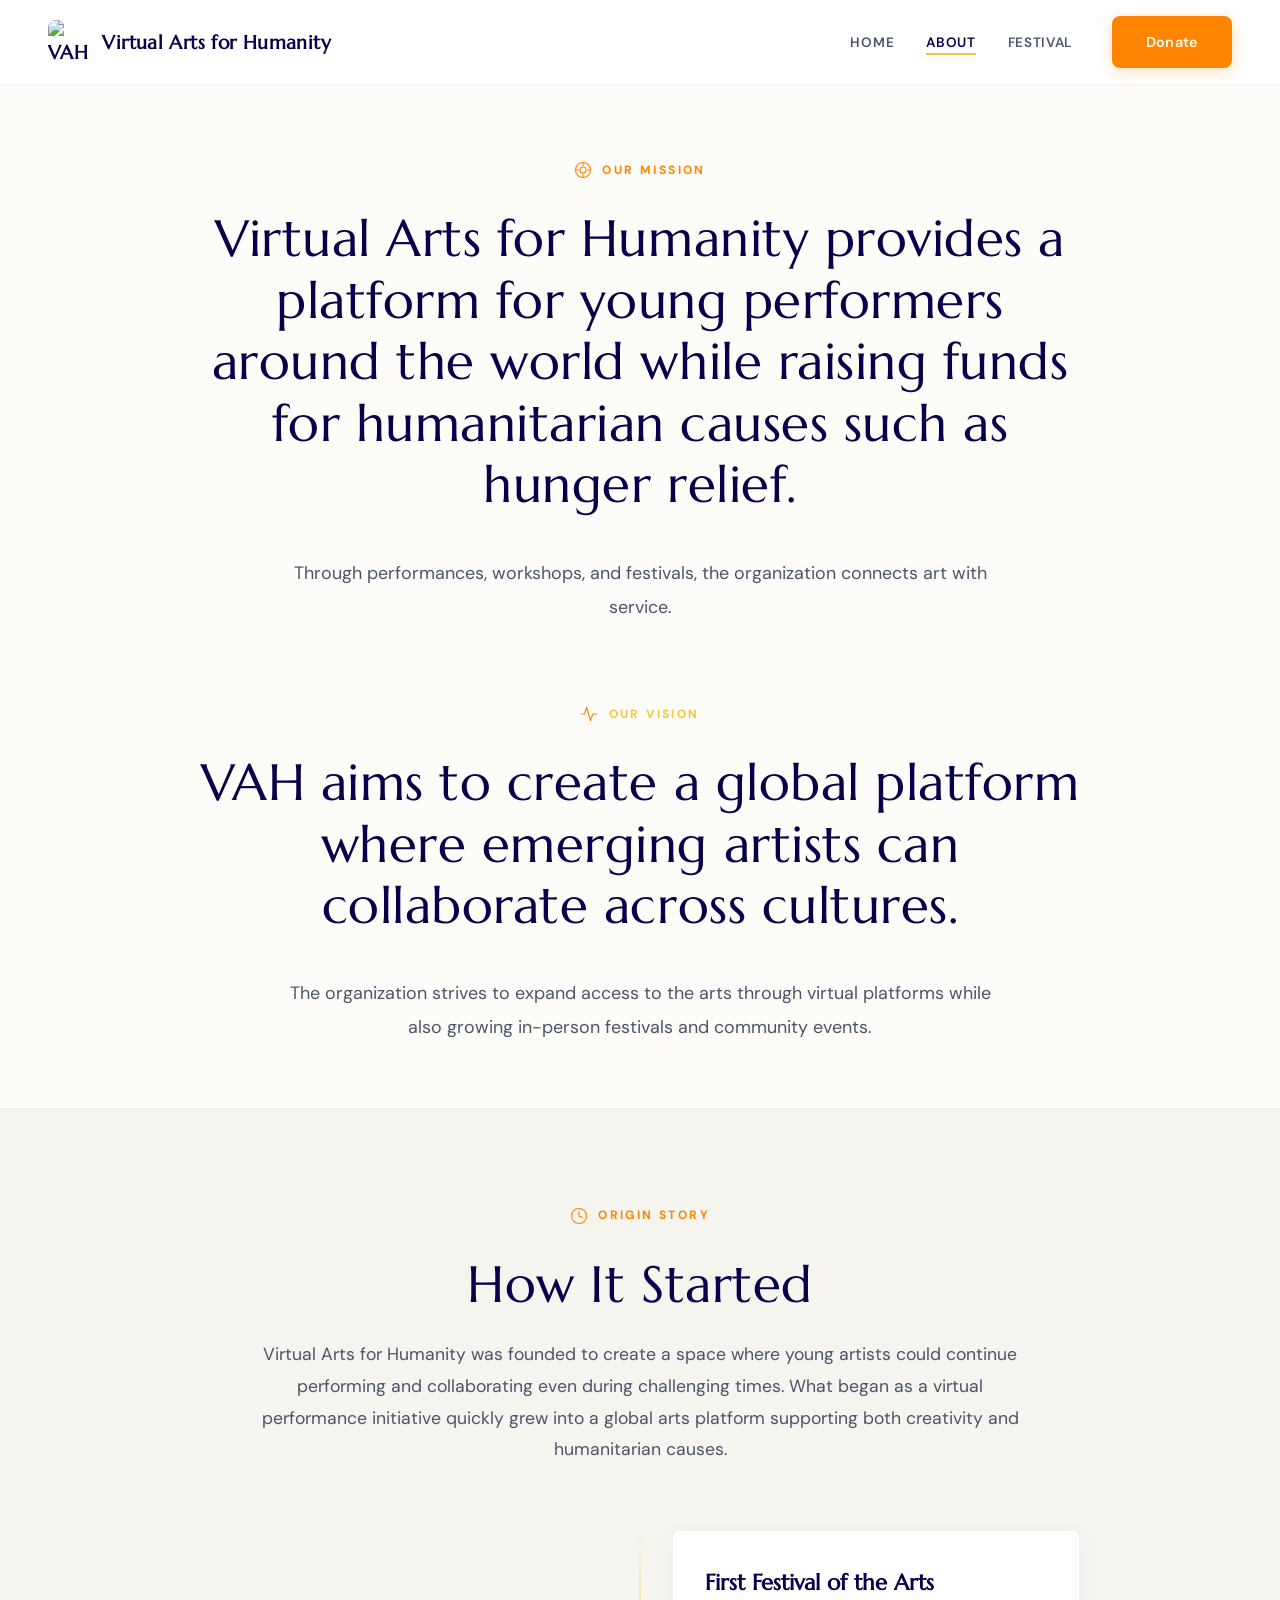
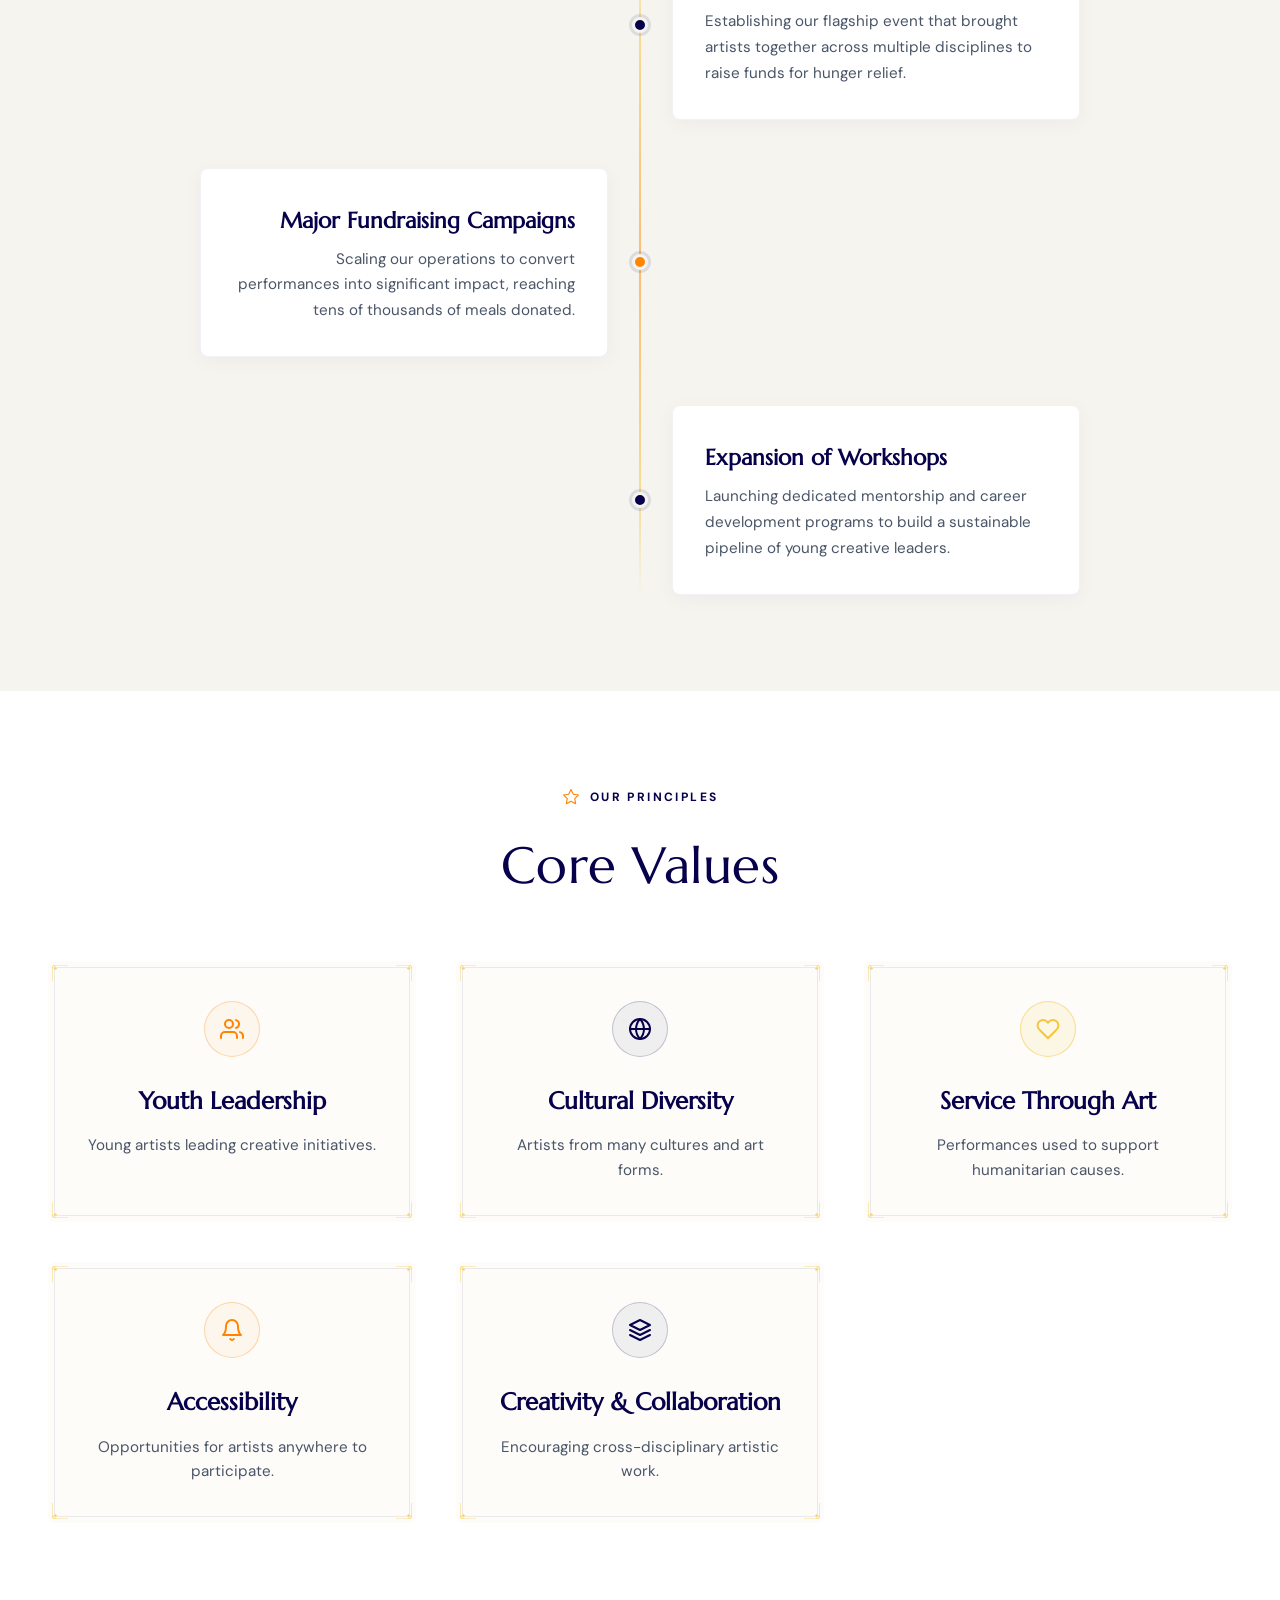
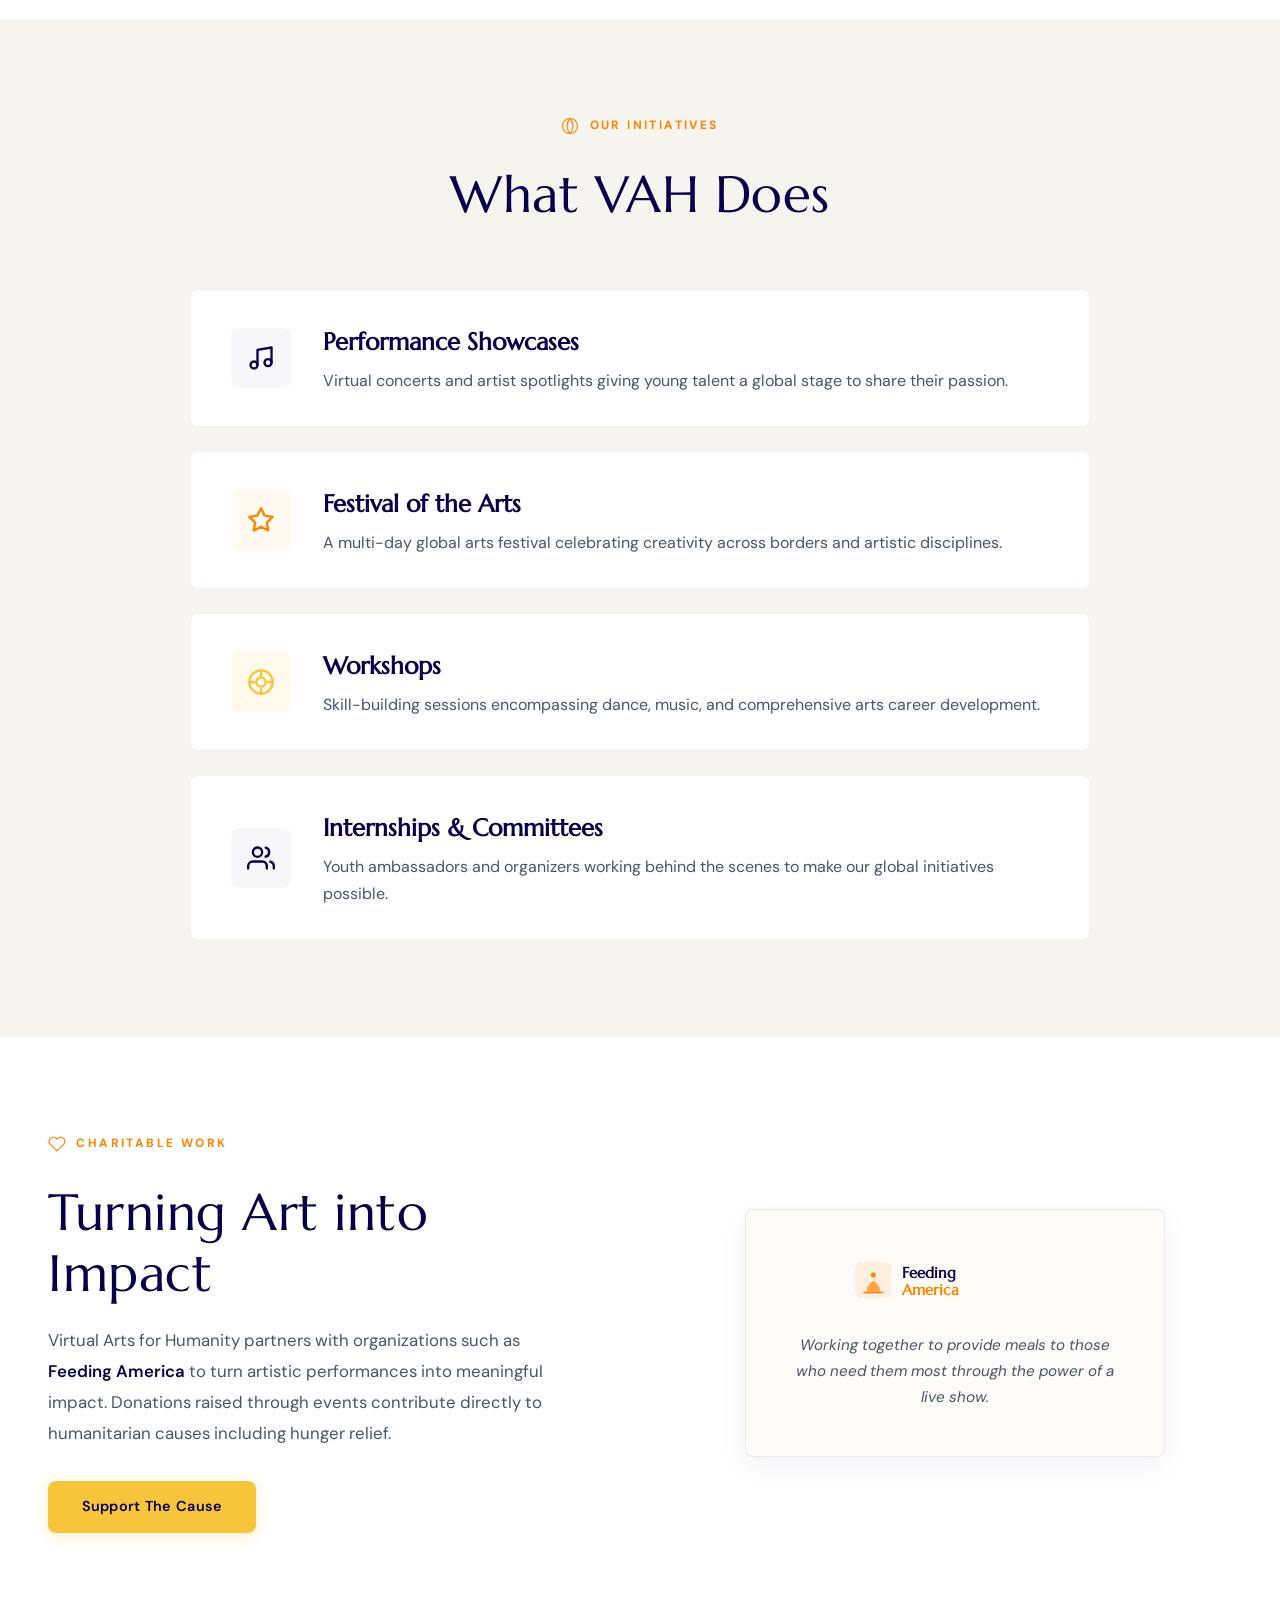
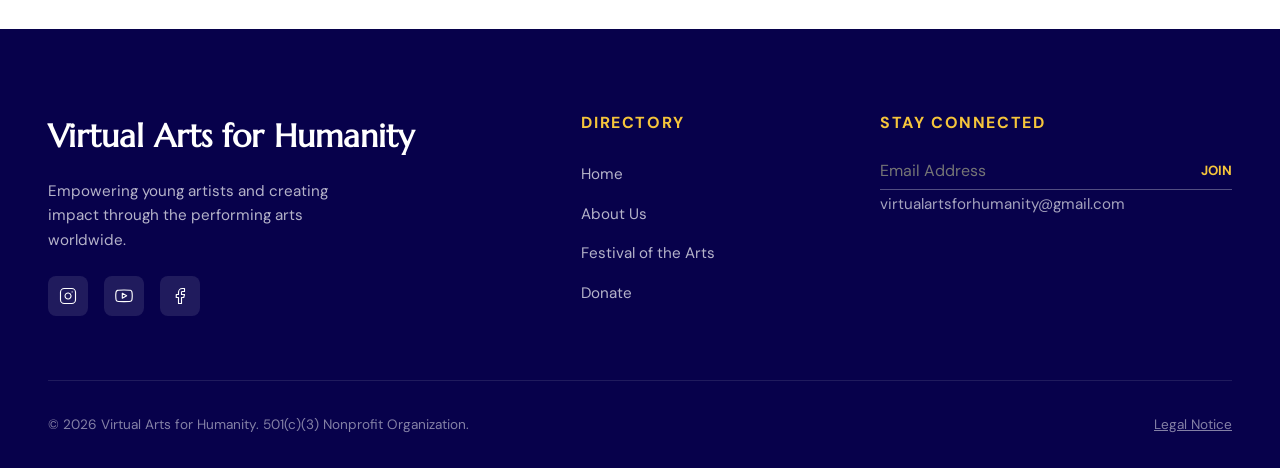
==== about.html @ 96bf5a84 "Add About page" ====
<!DOCTYPE html>
<html lang="en">
<head>
    <meta charset="UTF-8">
    <meta name="viewport" content="width=device-width, initial-scale=1.0">
    <title>About Us | VAH</title>
    
    <!-- Typography: Marcellus for Headings, DM Sans for Body -->
    <link rel="preconnect" href="https://fonts.googleapis.com">
    <link rel="preconnect" href="https://fonts.gstatic.com" crossorigin>
    <link href="https://fonts.googleapis.com/css2?family=Marcellus&family=DM+Sans:ital,wght@0,300;0,400;0,500;0,600;0,700;1,400&display=swap" rel="stylesheet">
    
    <style>
        /* ============= GLOBAL VARIABLES ============= */
        :root {
            /* Brand Colors */
            --navy: #07014b;
            --yellow: #f6c53b;
            --orange: #ff8400;
            --white: #ffffff;
            
            /* Backgrounds & Text */
            --bg-light: #fdfcf9;
            --bg-alt: #f5f4ef;
            --text-dark: #07014b;
            --text-muted: #4a5568;
            
            /* Typography */
            --font-heading: 'Marcellus', Georgia, serif;
            --font-body: 'DM Sans', -apple-system, sans-serif;
            
            /* Animations */
            --ease-out-expo: cubic-bezier(0.16, 1, 0.3, 1);
        }

        /* ============= BASE & RESET ============= */
        *, *::before, *::after { margin: 0; padding: 0; box-sizing: border-box; }
        
        html, body { 
            max-width: 100%;
            overflow-x: hidden;
        }

        html { 
            scroll-behavior: smooth; 
            -webkit-font-smoothing: antialiased; 
        }
        
        body { 
            font-family: var(--font-body); 
            color: var(--text-dark); 
            background: var(--bg-light); 
            line-height: 1.7; 
            padding-top: 80px; 
        }
        
        ::selection { background: var(--orange); color: var(--white); }
        img, svg { display: block; max-width: 100%; }
        a { color: inherit; text-decoration: none; }
        
        .container { width: 100%; max-width: 1280px; margin: 0 auto; padding: 0 clamp(1.25rem, 4vw, 3rem); }
        .container--narrow { max-width: 1100px; }

        /* ============= UTILITY CLASSES & ANIMATIONS ============= */
        .reveal { opacity: 0; transform: translateY(44px); transition: opacity 1s var(--ease-out-expo), transform 1s var(--ease-out-expo); }
        .reveal.visible { opacity: 1; transform: translateY(0); }
        .reveal-left { opacity: 0; transform: translateX(-50px); transition: opacity 1s var(--ease-out-expo), transform 1s var(--ease-out-expo); }
        .reveal-left.visible { opacity: 1; transform: translateX(0); }
        .reveal-right { opacity: 0; transform: translateX(50px); transition: opacity 1s var(--ease-out-expo), transform 1s var(--ease-out-expo); }
        .reveal-right.visible { opacity: 1; transform: translateX(0); }
        
        .d1 { transition-delay: 0.1s !important; }
        .d2 { transition-delay: 0.2s !important; }
        .d3 { transition-delay: 0.3s !important; }

        h2.elegant-title { font-family: var(--font-heading); font-size: clamp(2rem, 4vw, 3.2rem); font-weight: 400; color: var(--navy); line-height: 1.2; letter-spacing: 0.01em; }

        .section-label { display: inline-flex; align-items: center; gap: 0.65rem; font-family: var(--font-body); font-size: 0.75rem; font-weight: 700; letter-spacing: 0.2em; text-transform: uppercase; color: var(--orange); margin-bottom: 1.75rem; }
        .section-label__icon { width: 18px; height: 18px; fill: none; stroke: var(--orange); stroke-width: 1.5; }

        .btn { display: inline-flex; align-items: center; gap: 0.6rem; font-family: var(--font-body); font-size: 0.9rem; font-weight: 600; padding: 0.85rem 2.1rem; border-radius: 8px; border: none; cursor: pointer; transition: all 0.3s ease; letter-spacing: 0.02em; }
        .btn--orange { background: var(--orange); color: var(--white); box-shadow: 0 4px 15px rgba(255,132,0,0.25); }
        .btn--orange:hover { transform: translateY(-2px); box-shadow: 0 6px 20px rgba(255,132,0,0.35); background: #e67700; }
        .btn--yellow { background: var(--yellow); color: var(--navy); box-shadow: 0 4px 15px rgba(246,197,59,0.25); }
        .btn--yellow:hover { transform: translateY(-2px); box-shadow: 0 6px 20px rgba(246,197,59,0.35); }

        .rangoli-divider { display: flex; align-items: center; justify-content: center; gap: 1rem; margin: 2rem auto; width: fit-content; }
        .rangoli-divider__line { width: 60px; height: 1px; background: linear-gradient(90deg, transparent, var(--yellow), transparent); }
        .rangoli-divider__motif { width: 32px; height: 32px; fill: none; stroke: var(--yellow); stroke-width: 1.5; opacity: 0.8; }

        /* ============= NAVIGATION ============= */
        .nav { position: fixed; top: 0; left: 0; width: 100%; z-index: 1000; padding: 1rem 0; background: var(--white); border-bottom: 1px solid rgba(7,1,75,0.05); transition: all 0.4s var(--ease-out-expo); box-shadow: 0 2px 10px rgba(0,0,0,0.02); }
        .nav__inner { display: flex; align-items: center; justify-content: space-between; }
        .nav__logo { display: flex; align-items: center; gap: 0.65rem; font-family: var(--font-heading); font-weight: 600; font-size: clamp(0.95rem, 2vw, 1.2rem); color: var(--navy); letter-spacing: 0.02em; }
        .nav__logo-img { width: 44px; height: 44px; border-radius: 8px; object-fit: cover; }
        
        .nav__right { display: flex; align-items: center; gap: 2.5rem; }
        .nav__links { display: flex; align-items: center; gap: 2rem; list-style: none; }
        .nav__link { font-size: 0.85rem; font-weight: 600; color: var(--text-muted); letter-spacing: 0.05em; text-transform: uppercase; transition: color 0.3s ease; position: relative; }
        .nav__link::after { content: ''; position: absolute; bottom: -4px; left: 0; width: 0; height: 2px; background: var(--yellow); transition: width 0.4s var(--ease-out-expo); }
        .nav__link:hover { color: var(--navy); }
        .nav__link:hover::after, .nav__link--active::after { width: 100%; }
        .nav__link--active { color: var(--navy); }
        
        .nav__toggle { display: none; flex-direction: column; gap: 5px; background: none; border: none; cursor: pointer; padding: 4px; z-index: 1001; position: relative; }
        .nav__toggle span { width: 22px; height: 2px; background: var(--navy); border-radius: 2px; transition: all 0.3s ease; }
        .nav.is-open .nav__toggle span { background: var(--white); }

        /* ============= MISSION & VISION ============= */
        .mission-vision { padding: 5rem 0 4rem; text-align: center; border-bottom: 1px solid rgba(7,1,75,0.05); }
        .mv-block { margin-bottom: 5rem; }
        .mv__quote { font-family: var(--font-heading); font-size: clamp(1.35rem, 2vw, 2rem); font-weight: 400; line-height: 1.4; color: var(--navy); letter-spacing: 0.01em; max-width: 900px; margin-left: auto; margin-right: auto; }
        .mv__body { font-size: clamp(1rem, 1.4vw, 1.15rem); color: var(--text-muted); max-width: 720px; margin: 2.5rem auto 0; line-height: 1.9; }

        /* ============= ORIGIN STORY ============= */
        .story { padding: 6rem 0; background: var(--bg-alt); position: relative; }
        .story__header { text-align: center; margin-bottom: 4rem; }
        .story__intro { font-size: 1.1rem; color: var(--text-muted); max-width: 760px; margin: 1.5rem auto 3rem; line-height: 1.8; }

        .timeline { position: relative; max-width: 880px; margin: 0 auto; }
        .timeline__thread { position: absolute; left: 50%; top: 0; bottom: 0; width: 2px; transform: translateX(-50%); background: linear-gradient(to bottom, transparent 0%, var(--yellow) 15%, var(--orange) 50%, var(--yellow) 85%, transparent 100%); border-radius: 4px; opacity: 0.5; }
        
        .timeline__item { display: grid; grid-template-columns: 1fr 64px 1fr; align-items: center; margin-bottom: 3rem; position: relative; }
        .timeline__item:last-child { margin-bottom: 0; }
        
        .timeline__content { padding: 2rem; border-radius: 8px; background: var(--white); box-shadow: 0 4px 20px rgba(7,1,75,0.04); border: 1px solid rgba(7,1,75,0.05); display: flex; flex-direction: column; justify-content: center; transition: transform 0.4s var(--ease-out-expo), box-shadow 0.4s; }
        .timeline__content:hover { transform: translateY(-4px); box-shadow: 0 8px 30px rgba(7,1,75,0.08); }
        .timeline__item:nth-child(odd) .timeline__content { grid-column: 1; text-align: right; }
        .timeline__item:nth-child(even) .timeline__content { grid-column: 3; }
        
        .timeline__node { position: absolute; left: 50%; top: 50%; transform: translate(-50%, -50%); display: flex; align-items: center; justify-content: center; }
        .timeline__dot { width: 16px; height: 16px; border-radius: 50%; border: 3px solid var(--bg-alt); background: var(--navy); box-shadow: 0 0 0 3px rgba(7,1,75,0.1); }
        
        .timeline__heading { font-family: var(--font-heading); font-size: 1.4rem; color: var(--navy); margin-bottom: 0.5rem; }
        .timeline__desc { font-size: 0.95rem; color: var(--text-muted); line-height: 1.7; }

        /* ============= CORE VALUES ============= */
        .values { padding: 6rem 0; background: var(--white); }
        .values__header { text-align: center; margin-bottom: 4rem; }
        .values__grid { display: grid; grid-template-columns: repeat(auto-fit, minmax(300px, 1fr)); gap: 2.5rem; }

        .val-card { position: relative; padding: 2.5rem; border-radius: 8px; background: var(--bg-light); text-align: center; overflow: hidden; transition: all 0.5s var(--ease-out-expo); }
        .val-card::before { content: ''; position: absolute; inset: 6px; border: 1px solid rgba(7,1,75,0.08); border-radius: 4px; pointer-events: none; transition: border-color 0.4s ease; }
        .val-card:hover { transform: translateY(-4px); background: var(--white); box-shadow: 0 10px 30px rgba(7,1,75,0.05); }
        .val-card:hover::before { border-color: rgba(246,197,59,0.5); }
        
        .val-card__corner { position: absolute; width: 16px; height: 16px; z-index: 1; }
        .val-card__corner svg { width: 100%; height: 100%; }
        .val-card__corner--tl { top: 4px; left: 4px; }
        .val-card__corner--tr { top: 4px; right: 4px; transform: scaleX(-1); }
        .val-card__corner--bl { bottom: 4px; left: 4px; transform: scaleY(-1); }
        .val-card__corner--br { bottom: 4px; right: 4px; transform: scale(-1); }

        .val-card__icon { width: 56px; height: 56px; border-radius: 50%; display: flex; align-items: center; justify-content: center; margin: 0 auto 1.5rem; border: 1px solid rgba(255,132,0,0.3); background: rgba(255,132,0,0.05); color: var(--orange); }
        .val-card__icon svg { width: 24px; height: 24px; }
        
        .val-card h3 { font-family: var(--font-heading); font-size: 1.5rem; color: var(--navy); margin-bottom: 0.75rem; }
        .val-card p { font-size: 0.95rem; color: var(--text-muted); line-height: 1.6; }

        /* ============= WHAT VAH DOES ============= */
        .programs { padding: 6rem 0; background: var(--bg-alt); }
        .programs__header { text-align: center; margin-bottom: 4rem; }
        
        .programs__list { display: flex; flex-direction: column; gap: 1.5rem; max-width: 900px; margin: 0 auto; }
        .prog-row { display: grid; grid-template-columns: auto 1fr; align-items: center; gap: 2rem; padding: 2rem 2.5rem; background: var(--white); border-radius: 8px; border: 1px solid rgba(7,1,75,0.05); transition: all 0.4s var(--ease-out-expo); }
        /* Removed translateX to keep layout centered and clean */
        .prog-row:hover { background: var(--orange); border-color: var(--orange); box-shadow: 0 10px 30px rgba(255,132,0,0.2); }
        
        .prog-row:hover h3 { color: var(--navy); }
        .prog-row:hover p { color: rgba(7,1,75,0.85); }
        .prog-row:hover .prog-icon-box { background: rgba(255,255,255,0.2) !important; color: var(--navy) !important; border-color: rgba(255,255,255,0.5); }

        .prog-icon-box { width: 60px; height: 60px; border-radius: 8px; background: rgba(7,1,75,0.03); display: flex; align-items: center; justify-content: center; color: var(--navy); transition: all 0.4s ease; }
        .prog-icon-box svg { width: 28px; height: 28px; }
        .prog-content h3 { font-family: var(--font-heading); font-size: 1.5rem; color: var(--navy); margin-bottom: 0.25rem; transition: color 0.4s ease; }
        .prog-content p { font-size: 1rem; color: var(--text-muted); transition: color 0.4s ease; }

        /* ============= CHARITABLE WORK ============= */
        .partner { padding: 6rem 0; background: var(--white); border-top: 1px solid rgba(7,1,75,0.05); }
        .partner__grid { display: grid; grid-template-columns: 1fr 1fr; gap: clamp(3rem, 6vw, 5.5rem); align-items: center; }
        .partner__content { max-width: 500px; }
        .partner__text { font-size: 1.05rem; color: var(--text-muted); line-height: 1.85; margin-bottom: 2rem; }
        .partner__text strong { color: var(--navy); font-weight: 600; }
        
        .partner__visual { display: flex; justify-content: center; }
        .partner__card { width: 100%; max-width: 420px; padding: clamp(2.25rem, 3.5vw, 3rem); border-radius: 8px; background: var(--bg-light); border: 1px solid rgba(7,1,75,0.08); box-shadow: 0 10px 30px rgba(7,1,75,0.05); text-align: center; transition: all 0.5s var(--ease-out-expo); position: relative; }
        .partner__card:hover { transform: translateY(-5px); box-shadow: 0 15px 40px rgba(7,1,75,0.08); border-color: rgba(246,197,59,0.5); }
        
        .partner__card-logo { display: flex; align-items: center; justify-content: center; margin-bottom: 1.75rem; }
        .partner__card-logo svg { width: 200px; }

        /* ============= FOOTER ============= */
        .footer { padding: 5rem 0 2rem; background: var(--navy); color: var(--white); }
        .footer__grid { display: grid; grid-template-columns: 2fr 1fr 1.5fr; gap: 4rem; margin-bottom: 4rem; }
        
        .footer__brand h2 { font-family: var(--font-heading); font-size: 2rem; margin-bottom: 1rem; color: var(--white); }
        .footer__brand p { color: rgba(255,255,255,0.7); font-size: 0.95rem; max-width: 300px; line-height: 1.6; }
        
        .footer__socials { display: flex; gap: 1rem; margin-top: 1.5rem; }
        .footer__socials a { display: flex; align-items: center; justify-content: center; width: 40px; height: 40px; border-radius: 8px; background: rgba(255,255,255,0.1); transition: all 0.3s; }
        .footer__socials a:hover { background: var(--orange); }
        .footer__socials svg { width: 18px; height: 18px; fill: none; stroke: var(--white); stroke-width: 1.5; stroke-linecap: round; stroke-linejoin: round; }
        
        .footer__title { font-family: var(--font-body); font-size: 1rem; font-weight: 700; text-transform: uppercase; letter-spacing: 0.1em; color: var(--yellow); margin-bottom: 1.5rem; }
        .footer__links { list-style: none; display: flex; flex-direction: column; gap: 0.75rem; }
        .footer__links a { font-size: 0.95rem; color: rgba(255,255,255,0.7); transition: color 0.3s; }
        .footer__links a:hover { color: var(--white); }
        
        .newsletter-form { display: flex; border-bottom: 1px solid rgba(255,255,255,0.3); padding-bottom: 0.5rem; transition: border-color 0.3s; }
        .newsletter-form:focus-within { border-color: var(--yellow); }
        .newsletter-form input { background: none; border: none; color: var(--white); font-family: var(--font-body); font-size: 1rem; flex-grow: 1; outline: none; }
        .newsletter-form button { background: none; border: none; color: var(--yellow); font-family: var(--font-body); font-weight: 700; text-transform: uppercase; cursor: pointer; }
        
        .footer__bottom { padding-top: 2rem; border-top: 1px solid rgba(255,255,255,0.1); display: flex; justify-content: space-between; font-size: 0.85rem; color: rgba(255,255,255,0.5); }

        /* ============= RESPONSIVE QUERIES ============= */
        @media (max-width: 1024px) {
            .partner__grid { grid-template-columns: 1fr; gap: 3rem; text-align: center; }
            .partner__content { max-width: 100%; }
            .footer__grid { grid-template-columns: 1fr; gap: 3rem; }
        }

        @media (max-width: 768px) {
            .nav__right { 
                display: flex; position: fixed; top: 0; left: 0; width: 100%; height: 100vh;
                background: rgba(7,1,75,0.98); flex-direction: column; align-items: center; justify-content: center;
                gap: 2.5rem; z-index: 999; backdrop-filter: blur(15px);
                opacity: 0; pointer-events: none; transition: opacity 0.4s ease;
            }
            .nav.is-open .nav__right { opacity: 1; pointer-events: all; }
            .nav__right .nav__links { flex-direction: column; gap: 2rem; }
            .nav__right .nav__link { font-size: 1.5rem; color: var(--white); }
            .nav__right .nav__link::after { background: var(--orange); }
            
            .nav__toggle { display: flex; }
            
            /* Responsive Timeline */
            .timeline__thread { left: 24px; }
            .timeline__item,
            .timeline__item:nth-child(odd) {
                grid-template-columns: 48px 1fr;
                gap: 1rem;
            }
            .timeline__content {
                grid-column: 2 !important;
                text-align: left !important;
            }
            .timeline__node {
                left: 24px;
                top: 50%;
                transform: translate(-50%, -50%);
            }            
            
            .prog-row { grid-template-columns: 1fr; text-align: center; padding: 2rem; }
            .prog-icon-box { margin: 0 auto; }
            
            .footer__bottom { flex-direction: column; gap: 1rem; text-align: center; }
        }
    </style>
</head>
<body>

    <!-- ============= NAVIGATION ============= -->
    <nav class="nav" id="nav">
        <div class="container" style="padding-top: 0; padding-bottom: 0;">
            <div class="nav__inner">
                <a href="#" class="nav__logo" aria-label="VAH Home">
                    <img class="nav__logo-img" src="https://static.wixstatic.com/media/d941ad_2623836a49bc405f991911746c757a8e~mv2.jpeg/v1/fill/w_203,h_218,al_c,q_80,usm_0.66_1.00_0.01,enc_avif,quality_auto/798A7437-B64A-4617-9736-25A57F1ED070.jpeg" alt="VAH Logo">
                    Virtual Arts for Humanity
                </a>
                
                <div class="nav__right" id="navRight">
                    <ul class="nav__links">
                        <li><a href="#" class="nav__link">Home</a></li>
                        <li><a href="#" class="nav__link nav__link--active">About</a></li>
                        <li><a href="#" class="nav__link">Festival</a></li>
                    </ul>
                    <a href="#donate" class="btn btn--orange">Donate</a>
                </div>

                <button class="nav__toggle" aria-label="Toggle Menu" id="navToggle">
                    <span></span><span></span><span></span>
                </button>
            </div>
        </div>
    </nav>

    <!-- ============= MISSION & VISION ============= -->
    <section class="mission-vision">
        <div class="container container--narrow">
            
            <div class="mv-block">
                <div class="section-label reveal">
                    <svg class="section-label__icon" viewBox="0 0 24 24" stroke-linecap="round" stroke-linejoin="round"><circle cx="12" cy="12" r="10"/><circle cx="12" cy="12" r="4"/><line x1="12" y1="2" x2="12" y2="6"/><line x1="12" y1="18" x2="12" y2="22"/><line x1="2" y1="12" x2="6" y2="12"/><line x1="18" y1="12" x2="22" y2="12"/></svg>
                    Our Mission
                </div>
                <h2 class="mv__quote elegant-title reveal d1">
                    Virtual Arts for Humanity provides a platform for young performers around the world while raising funds for humanitarian causes such as hunger relief.
                </h2>
                
                <p class="mv__body reveal d2">
                    Through performances, workshops, and festivals, the organization connects art with service.
                </p>
            </div>

            <div class="mv-block" style="margin-bottom: 0;">
                <div class="section-label reveal" style="color: var(--yellow);">
                    <svg class="section-label__icon" viewBox="0 0 24 24" stroke="var(--yellow)" stroke-linecap="round" stroke-linejoin="round"><path d="M2 12h4l3-9 5 18 3-9h5"/></svg>
                    Our Vision
                </div>
                <h2 class="mv__quote elegant-title reveal d1">
                    VAH aims to create a global platform where emerging artists can collaborate across cultures.
                </h2>
                
                <p class="mv__body reveal d2">
                    The organization strives to expand access to the arts through virtual platforms while also growing in-person festivals and community events.
                </p>
            </div>
        </div>
    </section>

    <!-- ============= ORIGIN STORY & MILESTONES ============= -->
    <section class="story">
        <div class="container">
            <div class="story__header">
                <div class="section-label reveal">
                    <svg class="section-label__icon" viewBox="0 0 24 24" stroke-linecap="round" stroke-linejoin="round"><circle cx="12" cy="12" r="10"/><polyline points="12 6 12 12 16 14"/></svg>
                    Origin Story
                </div>
                <h2 class="elegant-title reveal d1">How It Started</h2>
                <p class="story__intro reveal d2">
                    Virtual Arts for Humanity was founded to create a space where young artists could continue performing and collaborating even during challenging times. What began as a virtual performance initiative quickly grew into a global arts platform supporting both creativity and humanitarian causes.
                </p>
            </div>

            <div class="timeline">
                <div class="timeline__thread"></div>

                <div class="timeline__item reveal">
                    <div class="timeline__content">
                        <h3 class="timeline__heading">First Festival of the Arts</h3>
                        <p class="timeline__desc">Establishing our flagship event that brought artists together across multiple disciplines to raise funds for hunger relief.</p>
                    </div>
                    <div class="timeline__node"><div class="timeline__dot"></div></div>
                </div>

                <div class="timeline__item reveal d1">
                    <div class="timeline__content">
                        <h3 class="timeline__heading">Major Fundraising Campaigns</h3>
                        <p class="timeline__desc">Scaling our operations to convert performances into significant impact, reaching tens of thousands of meals donated.</p>
                    </div>
                    <div class="timeline__node"><div class="timeline__dot" style="background: var(--orange); box-shadow: 0 0 0 3px rgba(7,1,75,0.1);"></div></div>
                </div>

                <div class="timeline__item reveal d2">
                    <div class="timeline__content">
                        <h3 class="timeline__heading">Expansion of Workshops</h3>
                        <p class="timeline__desc">Launching dedicated mentorship and career development programs to build a sustainable pipeline of young creative leaders.</p>
                    </div>
                    <div class="timeline__node"><div class="timeline__dot"></div></div>
                </div>
            </div>
        </div>
    </section>

    <!-- ============= CORE VALUES ============= -->
    <section class="values">
        <div class="container">
            <div class="values__header">
                <div class="section-label reveal" style="color: var(--navy);">
                    <svg class="section-label__icon" viewBox="0 0 24 24" stroke="var(--navy)" stroke-linecap="round" stroke-linejoin="round"><polygon points="12 2 15.09 8.26 22 9.27 17 14.14 18.18 21.02 12 17.77 5.82 21.02 7 14.14 2 9.27 8.91 8.26 12 2"></polygon></svg>
                    Our Principles
                </div>
                <h2 class="elegant-title reveal d1">Core Values</h2>
            </div>
            
            <div class="values__grid">
                <div class="val-card reveal d1">
                    <div class="val-card__corner val-card__corner--tl"><svg viewBox="0 0 20 20" fill="none" stroke="var(--yellow)" stroke-width="1.5" opacity="0.6"><path d="M0,20 L0,6 Q0,0 6,0 L20,0"/><circle cx="4" cy="4" r="2" fill="var(--yellow)" stroke="none"/></svg></div>
                    <div class="val-card__corner val-card__corner--tr"><svg viewBox="0 0 20 20" fill="none" stroke="var(--yellow)" stroke-width="1.5" opacity="0.6"><path d="M0,20 L0,6 Q0,0 6,0 L20,0"/><circle cx="4" cy="4" r="2" fill="var(--yellow)" stroke="none"/></svg></div>
                    <div class="val-card__corner val-card__corner--bl"><svg viewBox="0 0 20 20" fill="none" stroke="var(--yellow)" stroke-width="1.5" opacity="0.6"><path d="M0,20 L0,6 Q0,0 6,0 L20,0"/><circle cx="4" cy="4" r="2" fill="var(--yellow)" stroke="none"/></svg></div>
                    <div class="val-card__corner val-card__corner--br"><svg viewBox="0 0 20 20" fill="none" stroke="var(--yellow)" stroke-width="1.5" opacity="0.6"><path d="M0,20 L0,6 Q0,0 6,0 L20,0"/><circle cx="4" cy="4" r="2" fill="var(--yellow)" stroke="none"/></svg></div>
                    
                    <div class="val-card__icon">
                        <svg viewBox="0 0 24 24" fill="none" stroke="currentColor" stroke-width="2" stroke-linecap="round" stroke-linejoin="round"><path d="M17 21v-2a4 4 0 0 0-4-4H5a4 4 0 0 0-4 4v2"/><circle cx="9" cy="7" r="4"/><path d="M23 21v-2a4 4 0 0 0-3-3.87"/><path d="M16 3.13a4 4 0 0 1 0 7.75"/></svg>
                    </div>
                    <h3>Youth Leadership</h3>
                    <p>Young artists leading creative initiatives.</p>
                </div>
                
                <div class="val-card reveal d2">
                    <div class="val-card__corner val-card__corner--tl"><svg viewBox="0 0 20 20" fill="none" stroke="var(--yellow)" stroke-width="1.5" opacity="0.6"><path d="M0,20 L0,6 Q0,0 6,0 L20,0"/><circle cx="4" cy="4" r="2" fill="var(--yellow)" stroke="none"/></svg></div>
                    <div class="val-card__corner val-card__corner--tr"><svg viewBox="0 0 20 20" fill="none" stroke="var(--yellow)" stroke-width="1.5" opacity="0.6"><path d="M0,20 L0,6 Q0,0 6,0 L20,0"/><circle cx="4" cy="4" r="2" fill="var(--yellow)" stroke="none"/></svg></div>
                    <div class="val-card__corner val-card__corner--bl"><svg viewBox="0 0 20 20" fill="none" stroke="var(--yellow)" stroke-width="1.5" opacity="0.6"><path d="M0,20 L0,6 Q0,0 6,0 L20,0"/><circle cx="4" cy="4" r="2" fill="var(--yellow)" stroke="none"/></svg></div>
                    <div class="val-card__corner val-card__corner--br"><svg viewBox="0 0 20 20" fill="none" stroke="var(--yellow)" stroke-width="1.5" opacity="0.6"><path d="M0,20 L0,6 Q0,0 6,0 L20,0"/><circle cx="4" cy="4" r="2" fill="var(--yellow)" stroke="none"/></svg></div>
                    
                    <div class="val-card__icon" style="color: var(--navy); border-color: rgba(7,1,75,0.2); background: rgba(7,1,75,0.05);">
                        <svg viewBox="0 0 24 24" fill="none" stroke="currentColor" stroke-width="2" stroke-linecap="round" stroke-linejoin="round"><circle cx="12" cy="12" r="10"/><line x1="2" y1="12" x2="22" y2="12"/><path d="M12 2a15.3 15.3 0 0 1 4 10 15.3 15.3 0 0 1-4 10 15.3 15.3 0 0 1-4-10 15.3 15.3 0 0 1 4-10z"/></svg>
                    </div>
                    <h3>Cultural Diversity</h3>
                    <p>Artists from many cultures and art forms.</p>
                </div>

                <div class="val-card reveal d3">
                    <div class="val-card__corner val-card__corner--tl"><svg viewBox="0 0 20 20" fill="none" stroke="var(--yellow)" stroke-width="1.5" opacity="0.6"><path d="M0,20 L0,6 Q0,0 6,0 L20,0"/><circle cx="4" cy="4" r="2" fill="var(--yellow)" stroke="none"/></svg></div>
                    <div class="val-card__corner val-card__corner--tr"><svg viewBox="0 0 20 20" fill="none" stroke="var(--yellow)" stroke-width="1.5" opacity="0.6"><path d="M0,20 L0,6 Q0,0 6,0 L20,0"/><circle cx="4" cy="4" r="2" fill="var(--yellow)" stroke="none"/></svg></div>
                    <div class="val-card__corner val-card__corner--bl"><svg viewBox="0 0 20 20" fill="none" stroke="var(--yellow)" stroke-width="1.5" opacity="0.6"><path d="M0,20 L0,6 Q0,0 6,0 L20,0"/><circle cx="4" cy="4" r="2" fill="var(--yellow)" stroke="none"/></svg></div>
                    <div class="val-card__corner val-card__corner--br"><svg viewBox="0 0 20 20" fill="none" stroke="var(--yellow)" stroke-width="1.5" opacity="0.6"><path d="M0,20 L0,6 Q0,0 6,0 L20,0"/><circle cx="4" cy="4" r="2" fill="var(--yellow)" stroke="none"/></svg></div>
                    
                    <div class="val-card__icon" style="color: var(--yellow); border-color: rgba(246,197,59,0.5); background: rgba(246,197,59,0.1);">
                        <svg viewBox="0 0 24 24" fill="none" stroke="currentColor" stroke-width="2" stroke-linecap="round" stroke-linejoin="round"><path d="M20.84 4.61a5.5 5.5 0 0 0-7.78 0L12 5.67l-1.06-1.06a5.5 5.5 0 0 0-7.78 7.78l1.06 1.06L12 21.23l7.78-7.78 1.06-1.06a5.5 5.5 0 0 0 0-7.78z"/></svg>
                    </div>
                    <h3>Service Through Art</h3>
                    <p>Performances used to support humanitarian causes.</p>
                </div>

                <div class="val-card reveal d1">
                    <div class="val-card__corner val-card__corner--tl"><svg viewBox="0 0 20 20" fill="none" stroke="var(--yellow)" stroke-width="1.5" opacity="0.6"><path d="M0,20 L0,6 Q0,0 6,0 L20,0"/><circle cx="4" cy="4" r="2" fill="var(--yellow)" stroke="none"/></svg></div>
                    <div class="val-card__corner val-card__corner--tr"><svg viewBox="0 0 20 20" fill="none" stroke="var(--yellow)" stroke-width="1.5" opacity="0.6"><path d="M0,20 L0,6 Q0,0 6,0 L20,0"/><circle cx="4" cy="4" r="2" fill="var(--yellow)" stroke="none"/></svg></div>
                    <div class="val-card__corner val-card__corner--bl"><svg viewBox="0 0 20 20" fill="none" stroke="var(--yellow)" stroke-width="1.5" opacity="0.6"><path d="M0,20 L0,6 Q0,0 6,0 L20,0"/><circle cx="4" cy="4" r="2" fill="var(--yellow)" stroke="none"/></svg></div>
                    <div class="val-card__corner val-card__corner--br"><svg viewBox="0 0 20 20" fill="none" stroke="var(--yellow)" stroke-width="1.5" opacity="0.6"><path d="M0,20 L0,6 Q0,0 6,0 L20,0"/><circle cx="4" cy="4" r="2" fill="var(--yellow)" stroke="none"/></svg></div>
                    
                    <div class="val-card__icon">
                        <svg viewBox="0 0 24 24" fill="none" stroke="currentColor" stroke-width="2" stroke-linecap="round" stroke-linejoin="round"><path d="M18 8A6 6 0 0 0 6 8c0 7-3 9-3 9h18s-3-2-3-9"></path><path d="M13.73 21a2 2 0 0 1-3.46 0"></path></svg>
                    </div>
                    <h3>Accessibility</h3>
                    <p>Opportunities for artists anywhere to participate.</p>
                </div>

                <div class="val-card reveal d2">
                    <div class="val-card__corner val-card__corner--tl"><svg viewBox="0 0 20 20" fill="none" stroke="var(--yellow)" stroke-width="1.5" opacity="0.6"><path d="M0,20 L0,6 Q0,0 6,0 L20,0"/><circle cx="4" cy="4" r="2" fill="var(--yellow)" stroke="none"/></svg></div>
                    <div class="val-card__corner val-card__corner--tr"><svg viewBox="0 0 20 20" fill="none" stroke="var(--yellow)" stroke-width="1.5" opacity="0.6"><path d="M0,20 L0,6 Q0,0 6,0 L20,0"/><circle cx="4" cy="4" r="2" fill="var(--yellow)" stroke="none"/></svg></div>
                    <div class="val-card__corner val-card__corner--bl"><svg viewBox="0 0 20 20" fill="none" stroke="var(--yellow)" stroke-width="1.5" opacity="0.6"><path d="M0,20 L0,6 Q0,0 6,0 L20,0"/><circle cx="4" cy="4" r="2" fill="var(--yellow)" stroke="none"/></svg></div>
                    <div class="val-card__corner val-card__corner--br"><svg viewBox="0 0 20 20" fill="none" stroke="var(--yellow)" stroke-width="1.5" opacity="0.6"><path d="M0,20 L0,6 Q0,0 6,0 L20,0"/><circle cx="4" cy="4" r="2" fill="var(--yellow)" stroke="none"/></svg></div>
                    
                    <div class="val-card__icon" style="color: var(--navy); border-color: rgba(7,1,75,0.2); background: rgba(7,1,75,0.05);">
                        <svg viewBox="0 0 24 24" fill="none" stroke="currentColor" stroke-width="2" stroke-linecap="round" stroke-linejoin="round"><path d="M12 2L2 7l10 5 10-5-10-5z"/><path d="M2 17l10 5 10-5"/><path d="M2 12l10 5 10-5"/></svg>
                    </div>
                    <h3>Creativity & Collaboration</h3>
                    <p>Encouraging cross-disciplinary artistic work.</p>
                </div>
            </div>
        </div>
    </section>

    <!-- ============= WHAT VAH DOES ============= -->
    <section class="programs">
        <div class="container">
            <div class="programs__header">
                <div class="section-label reveal">
                    <svg class="section-label__icon" viewBox="0 0 24 24" stroke-linecap="round" stroke-linejoin="round"><circle cx="12" cy="12" r="10"/><path d="M12 2a15.3 15.3 0 0 1 4 10 15.3 15.3 0 0 1-4 10 15.3 15.3 0 0 1-4-10 15.3 15.3 0 0 1 4-10z"/></svg>
                    Our Initiatives
                </div>
                <h2 class="elegant-title reveal d1">What VAH Does</h2>
            </div>
            
            <div class="programs__list">
                <div class="prog-row reveal d1">
                    <div class="prog-icon-box">
                        <svg viewBox="0 0 24 24" fill="none" stroke="currentColor" stroke-width="2" stroke-linecap="round" stroke-linejoin="round"><path d="M9 18V5l12-2v13"/><circle cx="6" cy="18" r="3"/><circle cx="18" cy="16" r="3"/></svg>
                    </div>
                    <div class="prog-content">
                        <h3>Performance Showcases</h3>
                        <p>Virtual concerts and artist spotlights giving young talent a global stage to share their passion.</p>
                    </div>
                </div>
                
                <div class="prog-row reveal d2">
                    <div class="prog-icon-box" style="color: var(--orange); background: rgba(255,132,0,0.05);">
                        <svg viewBox="0 0 24 24" fill="none" stroke="currentColor" stroke-width="2" stroke-linecap="round" stroke-linejoin="round"><polygon points="12 2 15.09 8.26 22 9.27 17 14.14 18.18 21.02 12 17.77 5.82 21.02 7 14.14 2 9.27 8.91 8.26 12 2"></polygon></svg>
                    </div>
                    <div class="prog-content">
                        <h3>Festival of the Arts</h3>
                        <p>A multi-day global arts festival celebrating creativity across borders and artistic disciplines.</p>
                    </div>
                </div>
                
                <div class="prog-row reveal d1">
                    <div class="prog-icon-box" style="color: var(--yellow); background: rgba(246,197,59,0.1);">
                        <svg viewBox="0 0 24 24" fill="none" stroke="currentColor" stroke-width="2" stroke-linecap="round" stroke-linejoin="round"><circle cx="12" cy="12" r="10"/><circle cx="12" cy="12" r="4"/><line x1="12" y1="2" x2="12" y2="6"/><line x1="12" y1="18" x2="12" y2="22"/><line x1="2" y1="12" x2="6" y2="12"/><line x1="18" y1="12" x2="22" y2="12"/></svg>
                    </div>
                    <div class="prog-content">
                        <h3>Workshops</h3>
                        <p>Skill-building sessions encompassing dance, music, and comprehensive arts career development.</p>
                    </div>
                </div>
                
                <div class="prog-row reveal d2">
                    <div class="prog-icon-box">
                        <svg viewBox="0 0 24 24" fill="none" stroke="currentColor" stroke-width="2" stroke-linecap="round" stroke-linejoin="round"><path d="M17 21v-2a4 4 0 0 0-4-4H5a4 4 0 0 0-4 4v2"/><circle cx="9" cy="7" r="4"/><path d="M23 21v-2a4 4 0 0 0-3-3.87"/><path d="M16 3.13a4 4 0 0 1 0 7.75"/></svg>
                    </div>
                    <div class="prog-content">
                        <h3>Internships & Committees</h3>
                        <p>Youth ambassadors and organizers working behind the scenes to make our global initiatives possible.</p>
                    </div>
                </div>
            </div>
        </div>
    </section>

    <!-- ============= CHARITABLE WORK ============= -->
    <section class="partner" id="charity">
        <div class="container">
            <div class="partner__grid">
                <div class="partner__content reveal-left">
                    <div class="section-label">
                        <svg class="section-label__icon" viewBox="0 0 24 24" stroke-linecap="round" stroke-linejoin="round"><path d="M20.84 4.61a5.5 5.5 0 0 0-7.78 0L12 5.67l-1.06-1.06a5.5 5.5 0 0 0-7.78 7.78l1.06 1.06L12 21.23l7.78-7.78 1.06-1.06a5.5 5.5 0 0 0 0-7.78z"/></svg>
                        Charitable Work
                    </div>
                    <h2 class="elegant-title" style="margin-bottom: 1.25rem;">Turning Art into Impact</h2>
                    <p class="partner__text">
                        Virtual Arts for Humanity partners with organizations such as <strong>Feeding America</strong> to turn artistic performances into meaningful impact. Donations raised through events contribute directly to humanitarian causes including hunger relief.
                    </p>
                    <a href="#donate" class="btn btn--yellow">Support The Cause</a>
                </div>
                <div class="partner__visual reveal-right">
                    <div class="partner__card">
                        <div class="partner__card-logo">
                            <!-- Feeding America Graphic Representation -->
                            <svg viewBox="0 0 240 60" fill="none" xmlns="http://www.w3.org/2000/svg">
                                <rect x="0" y="8" width="44" height="44" rx="8" fill="#ff8400" opacity="0.1"/>
                                <g transform="translate(10, 16)" fill="#ff8400">
                                    <circle cx="12" cy="8" r="3"/>
                                    <path d="M4 28c0-6 4-11 8-13 4 2 8 7 8 13H4z" opacity="0.7"/>
                                    <path d="M0 28h24v2H0z"/>
                                </g>
                                <text x="56" y="28" font-family="'Marcellus', serif" font-size="18" font-weight="600" fill="#07014B">Feeding</text>
                                <text x="56" y="48" font-family="'Marcellus', serif" font-size="18" font-weight="600" fill="#ff8400">America</text>
                            </svg>
                        </div>
                        <p style="font-size: 0.95rem; color: var(--text-muted); font-style: italic;">
                            Working together to provide meals to those who need them most through the power of a live show.
                        </p>
                    </div>
                </div>
            </div>
        </div>
    </section>

    <!-- ============= FOOTER ============= -->
    <footer class="footer">
        <div class="container">
            <div class="footer__grid">
                <div class="footer__brand">
                    <h2>Virtual Arts for Humanity</h2>
                    <p>Empowering young artists and creating impact through the performing arts worldwide.</p>
                    
                    <div class="footer__socials">
                        <a href="#" aria-label="Instagram"><svg viewBox="0 0 24 24"><rect x="2" y="2" width="20" height="20" rx="5" ry="5"></rect><path d="M16 11.37A4 4 0 1 1 12.63 8 4 4 0 0 1 16 11.37z"></path><line x1="17.5" y1="6.5" x2="17.51" y2="6.5"></line></svg></a>
                        <a href="#" aria-label="YouTube"><svg viewBox="0 0 24 24"><path d="M22.54 6.42a2.78 2.78 0 0 0-1.94-2C18.88 4 12 4 12 4s-6.88 0-8.6.46a2.78 2.78 0 0 0-1.94 2A29 29 0 0 0 1 11.75a29 29 0 0 0 .46 5.33 2.78 2.78 0 0 0 1.94 2c1.72.46 8.6.46 8.6.46s6.88 0 8.6-.46a2.78 2.78 0 0 0 1.94-2 29 29 0 0 0 .46-5.33 29 29 0 0 0-.46-5.33z"></path><polygon points="9.75 15.02 15.5 11.75 9.75 8.48 9.75 15.02"></polygon></svg></a>
                        <a href="#" aria-label="Facebook"><svg viewBox="0 0 24 24"><path d="M18 2h-3a5 5 0 0 0-5 5v3H7v4h3v8h4v-8h3l1-4h-4V7a1 1 0 0 1 1-1h3z"></path></svg></a>
                    </div>
                </div>
                
                <div>
                    <h4 class="footer__title">Directory</h4>
                    <ul class="footer__links">
                        <li><a href="#">Home</a></li>
                        <li><a href="#">About Us</a></li>
                        <li><a href="#">Festival of the Arts</a></li>
                        <li><a href="#donate">Donate</a></li>
                    </ul>
                </div>

                <div>
                    <h4 class="footer__title">Stay Connected</h4>
                    <form class="newsletter-form" onsubmit="event.preventDefault();">
                        <input type="email" placeholder="Email Address" required>
                        <button type="submit">Join</button>
                    </form>
                    <a href="mailto:virtualartsforhumanity@gmail.com" style="opacity: 0.8; font-size: 0.95rem; color: rgba(255,255,255,0.8);">virtualartsforhumanity@gmail.com</a>
                </div>
            </div>

            <div class="footer__bottom">
                <span>&copy; 2026 Virtual Arts for Humanity. 501(c)(3) Nonprofit Organization.</span>
                <a href="#" style="text-decoration: underline;">Legal Notice</a>
            </div>
        </div>
    </footer>

    <!-- ============= JAVASCRIPT ============= -->
    <script>
        document.addEventListener('DOMContentLoaded', () => {
            
            // Scroll Reveals
            const revealElements = document.querySelectorAll('.reveal, .reveal-left, .reveal-right');
            const revealObserver = new IntersectionObserver((entries) => {
                entries.forEach(entry => {
                    if (entry.isIntersecting) {
                        entry.target.classList.add('visible');
                        revealObserver.unobserve(entry.target);
                    }
                });
            }, { threshold: 0.12, rootMargin: "0px 0px -50px 0px" });
            
            revealElements.forEach(el => revealObserver.observe(el));

            // Mobile Nav Toggle
            const toggle = document.getElementById('navToggle');
            const navRight = document.getElementById('navRight');
            const nav = document.getElementById('nav');
            let menuOpen = false;
            
            if (toggle && navRight) {
                toggle.addEventListener('click', () => {
                    menuOpen = !menuOpen;
                    nav.classList.toggle('is-open', menuOpen);
                    
                    if (menuOpen) {
                        toggle.children[0].style.transform = 'translateY(7px) rotate(45deg)';
                        toggle.children[1].style.opacity = '0';
                        toggle.children[2].style.transform = 'translateY(-7px) rotate(-45deg)';
                    } else {
                        toggle.children[0].style.transform = ''; 
                        toggle.children[1].style.opacity = ''; 
                        toggle.children[2].style.transform = '';
                    }
                });
            }
        });
    </script>
</body>
</html>
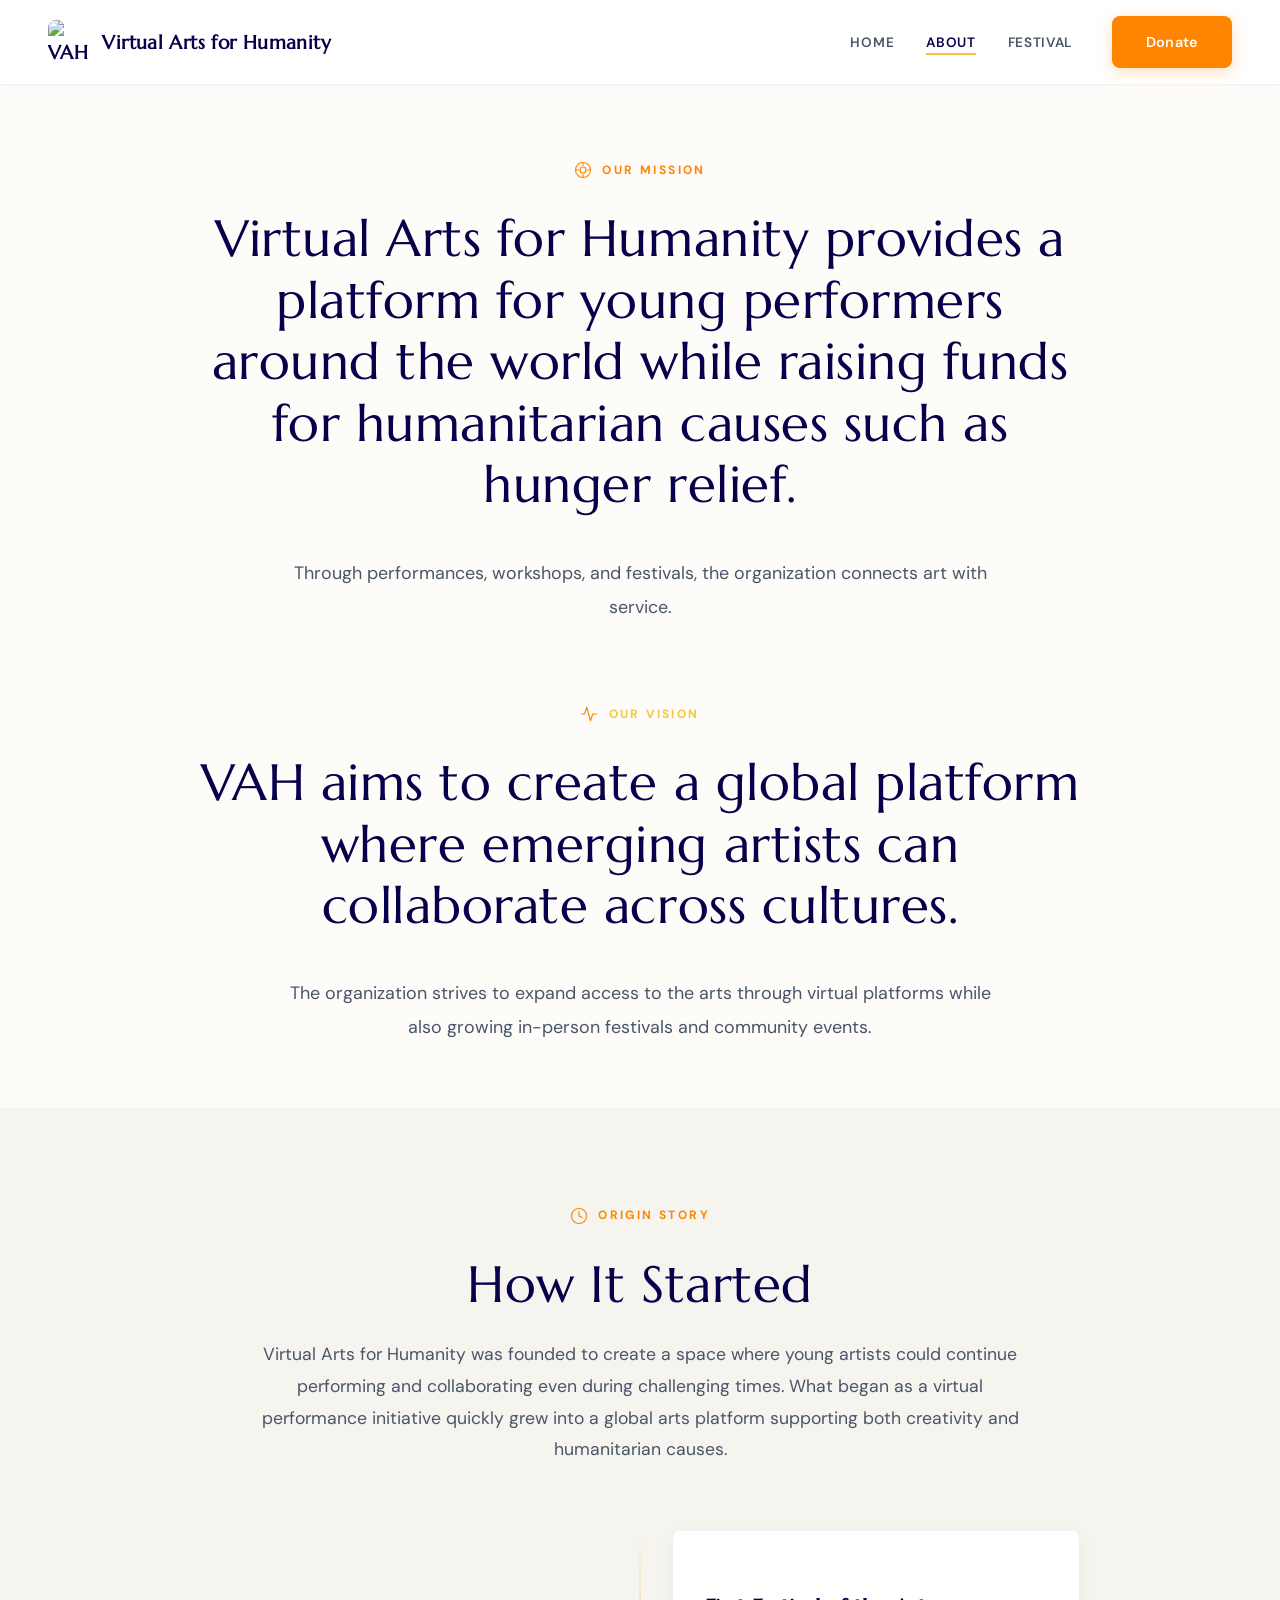
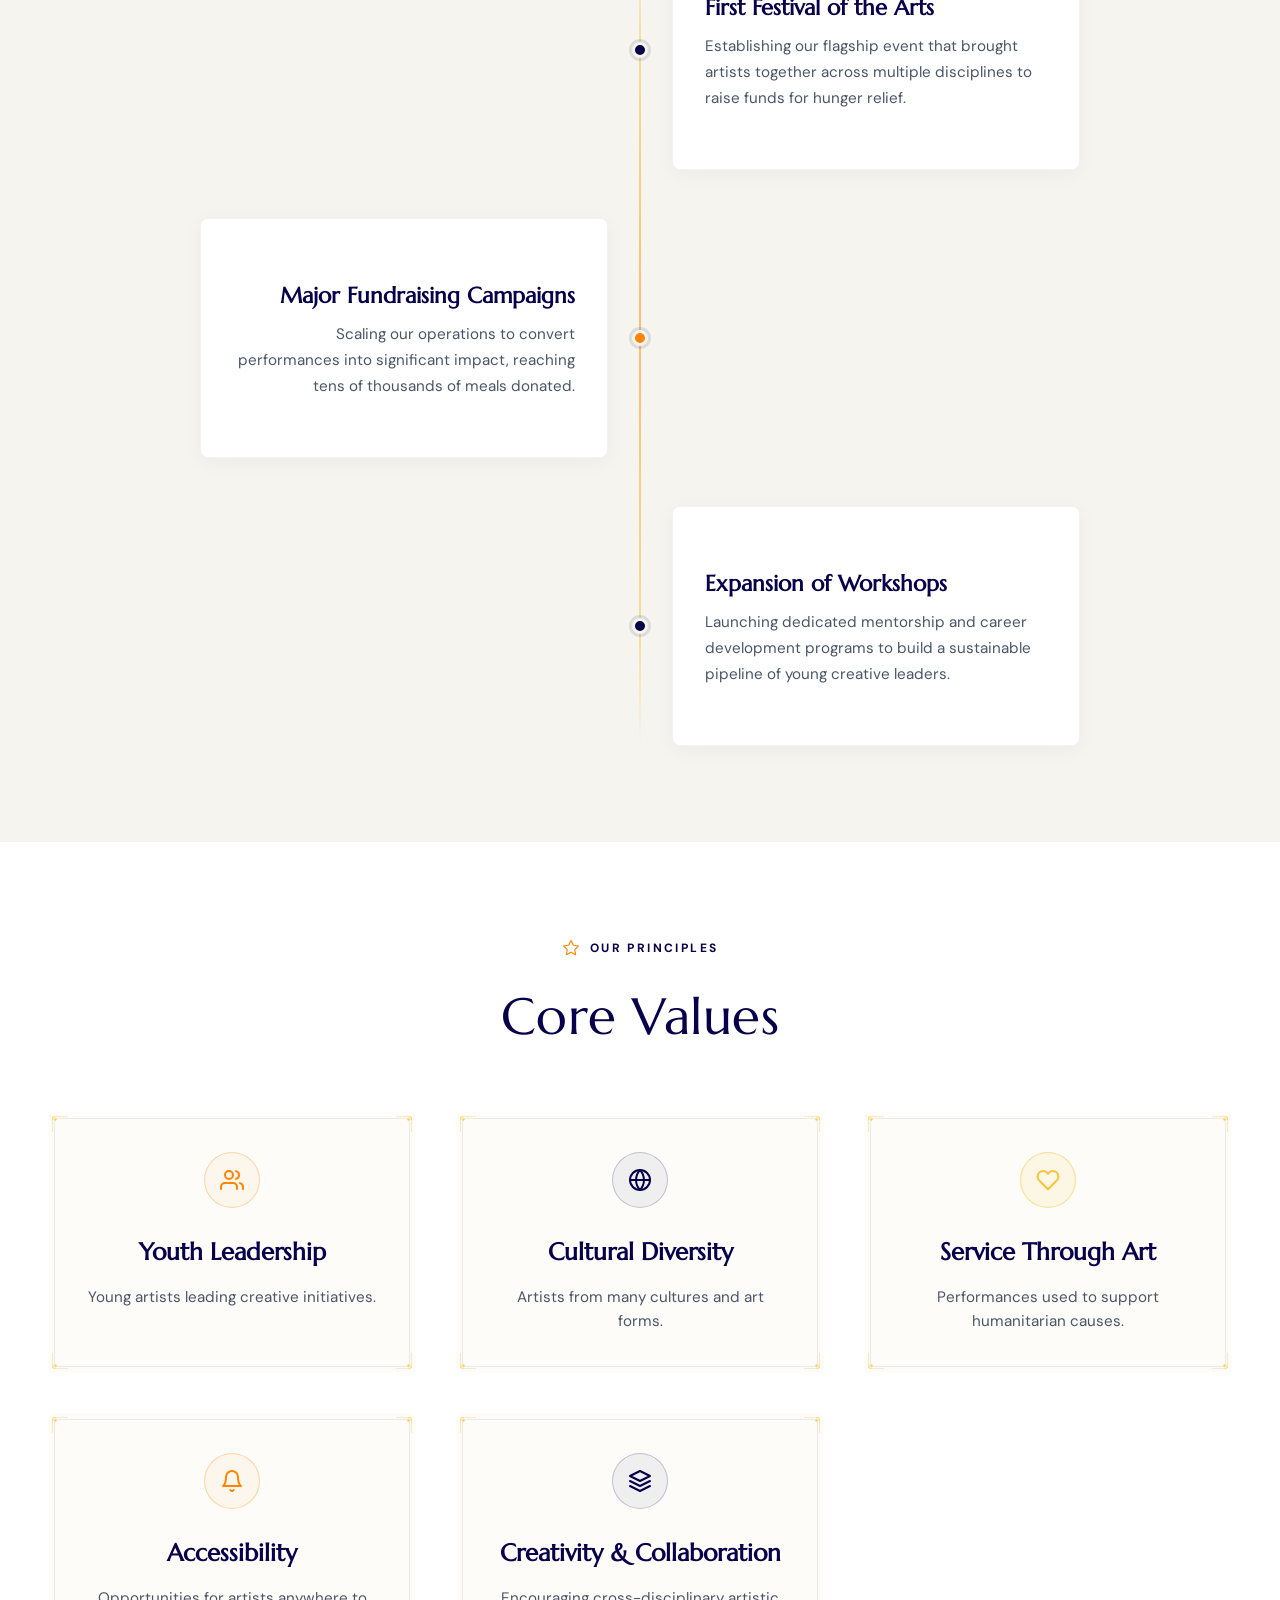
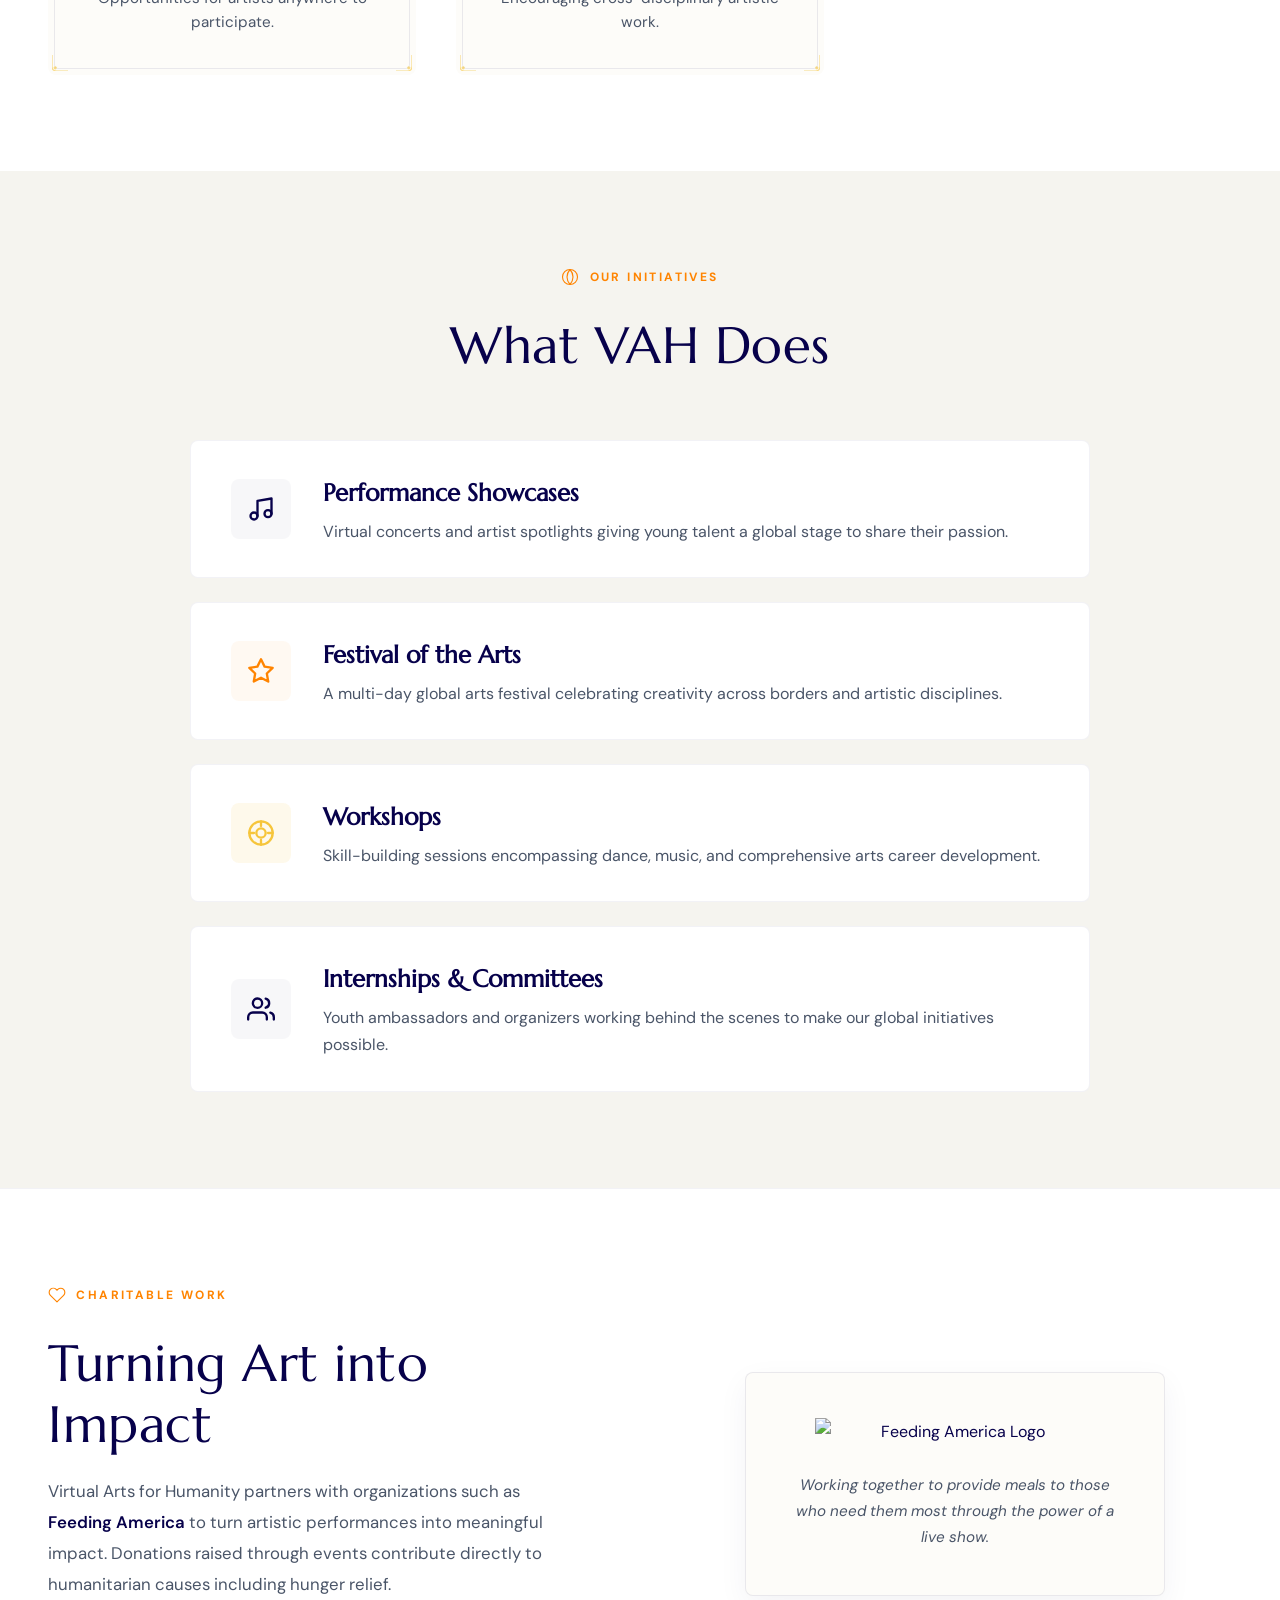
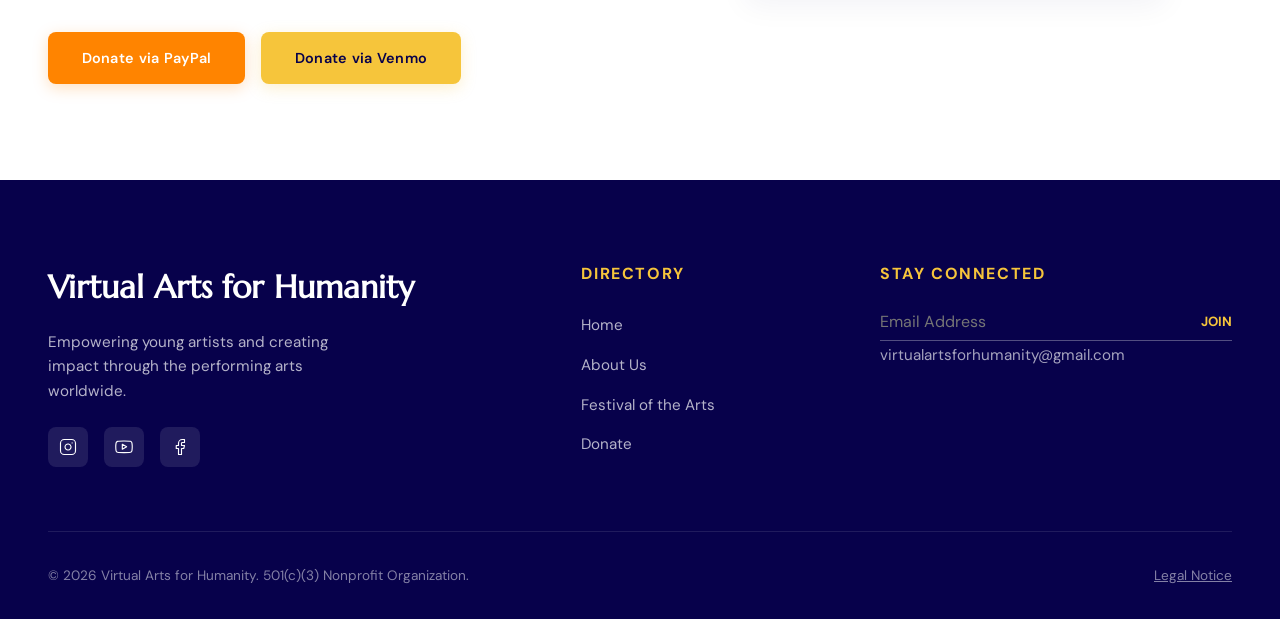
==== commit 89adc310: "Add PayPal/Venmo links" ====
--- a/about.html
+++ b/about.html
@@ -5,7 +5,6 @@
     <meta name="viewport" content="width=device-width, initial-scale=1.0">
     <title>About Us | VAH</title>
     
-    <!-- Typography: Marcellus for Headings, DM Sans for Body -->
     <link rel="preconnect" href="https://fonts.googleapis.com">
     <link rel="preconnect" href="https://fonts.gstatic.com" crossorigin>
     <link href="https://fonts.googleapis.com/css2?family=Marcellus&family=DM+Sans:ital,wght@0,300;0,400;0,500;0,600;0,700;1,400&display=swap" rel="stylesheet">
@@ -123,7 +122,7 @@
         .timeline__item { display: grid; grid-template-columns: 1fr 64px 1fr; align-items: center; margin-bottom: 3rem; position: relative; }
         .timeline__item:last-child { margin-bottom: 0; }
         
-        .timeline__content { padding: 2rem; border-radius: 8px; background: var(--white); box-shadow: 0 4px 20px rgba(7,1,75,0.04); border: 1px solid rgba(7,1,75,0.05); display: flex; flex-direction: column; justify-content: center; transition: transform 0.4s var(--ease-out-expo), box-shadow 0.4s; }
+        .timeline__content { padding: 2rem; border-radius: 8px; background: var(--white); box-shadow: 0 4px 20px rgba(7,1,75,0.04); border: 1px solid rgba(7,1,75,0.05); display: flex; flex-direction: column; justify-content: center; height: 240px; transition: transform 0.4s var(--ease-out-expo), box-shadow 0.4s; }
         .timeline__content:hover { transform: translateY(-4px); box-shadow: 0 8px 30px rgba(7,1,75,0.08); }
         .timeline__item:nth-child(odd) .timeline__content { grid-column: 1; text-align: right; }
         .timeline__item:nth-child(even) .timeline__content { grid-column: 3; }
@@ -163,7 +162,6 @@
         
         .programs__list { display: flex; flex-direction: column; gap: 1.5rem; max-width: 900px; margin: 0 auto; }
         .prog-row { display: grid; grid-template-columns: auto 1fr; align-items: center; gap: 2rem; padding: 2rem 2.5rem; background: var(--white); border-radius: 8px; border: 1px solid rgba(7,1,75,0.05); transition: all 0.4s var(--ease-out-expo); }
-        /* Removed translateX to keep layout centered and clean */
         .prog-row:hover { background: var(--orange); border-color: var(--orange); box-shadow: 0 10px 30px rgba(255,132,0,0.2); }
         
         .prog-row:hover h3 { color: var(--navy); }
@@ -181,13 +179,14 @@
         .partner__content { max-width: 500px; }
         .partner__text { font-size: 1.05rem; color: var(--text-muted); line-height: 1.85; margin-bottom: 2rem; }
         .partner__text strong { color: var(--navy); font-weight: 600; }
+        .partner__actions { display: flex; gap: 1rem; flex-wrap: wrap; }
         
         .partner__visual { display: flex; justify-content: center; }
         .partner__card { width: 100%; max-width: 420px; padding: clamp(2.25rem, 3.5vw, 3rem); border-radius: 8px; background: var(--bg-light); border: 1px solid rgba(7,1,75,0.08); box-shadow: 0 10px 30px rgba(7,1,75,0.05); text-align: center; transition: all 0.5s var(--ease-out-expo); position: relative; }
         .partner__card:hover { transform: translateY(-5px); box-shadow: 0 15px 40px rgba(7,1,75,0.08); border-color: rgba(246,197,59,0.5); }
         
         .partner__card-logo { display: flex; align-items: center; justify-content: center; margin-bottom: 1.75rem; }
-        .partner__card-logo svg { width: 200px; }
+        .partner__card-logo img { width: 100%; max-width: 280px; height: auto; }
 
         /* ============= FOOTER ============= */
         .footer { padding: 5rem 0 2rem; background: var(--navy); color: var(--white); }
@@ -213,10 +212,39 @@
         
         .footer__bottom { padding-top: 2rem; border-top: 1px solid rgba(255,255,255,0.1); display: flex; justify-content: space-between; font-size: 0.85rem; color: rgba(255,255,255,0.5); }
 
+        /* ============= DONATE MODAL ============= */
+        .modal-overlay {
+            position: fixed; top: 0; left: 0; width: 100%; height: 100%;
+            background: rgba(7, 1, 75, 0.85); backdrop-filter: blur(8px);
+            z-index: 2000; display: flex; align-items: center; justify-content: center;
+            opacity: 0; pointer-events: none; transition: opacity 0.4s var(--ease-out-expo);
+        }
+        .modal-overlay.is-active { opacity: 1; pointer-events: all; }
+        
+        .modal-content {
+            background: var(--white); padding: 3.5rem 2.5rem; border-radius: 12px;
+            max-width: 500px; width: 90%; position: relative;
+            transform: translateY(30px) scale(0.95); transition: transform 0.4s var(--ease-out-expo);
+            box-shadow: 0 25px 50px rgba(0,0,0,0.2); border: 1px solid rgba(7,1,75,0.05);
+        }
+        .modal-overlay.is-active .modal-content { transform: translateY(0) scale(1); }
+        
+        .modal-close {
+            position: absolute; top: 1.5rem; right: 1.5rem;
+            background: none; border: none; color: var(--text-muted);
+            cursor: pointer; transition: color 0.3s; padding: 0.5rem;
+        }
+        .modal-close:hover { color: var(--orange); }
+        .modal-close svg { width: 24px; height: 24px; }
+        
+        .modal-options { display: flex; flex-direction: column; gap: 1rem; }
+        .modal-btn { width: 100%; justify-content: center; padding: 1.1rem; font-size: 1rem; text-align: center; }
+
         /* ============= RESPONSIVE QUERIES ============= */
         @media (max-width: 1024px) {
             .partner__grid { grid-template-columns: 1fr; gap: 3rem; text-align: center; }
             .partner__content { max-width: 100%; }
+            .partner__actions { justify-content: center; }
             .footer__grid { grid-template-columns: 1fr; gap: 3rem; }
         }
 
@@ -244,11 +272,14 @@
             .timeline__content {
                 grid-column: 2 !important;
                 text-align: left !important;
+                height: auto;
+                min-height: 180px;
+                padding: 1.5rem;
             }
             .timeline__node {
                 left: 24px;
                 top: 50%;
-                transform: translate(-50%, -50%);
+                transform: translateY(-50%, -50%);
             }            
             
             .prog-row { grid-template-columns: 1fr; text-align: center; padding: 2rem; }
@@ -260,7 +291,6 @@
 </head>
 <body>
 
-    <!-- ============= NAVIGATION ============= -->
     <nav class="nav" id="nav">
         <div class="container" style="padding-top: 0; padding-bottom: 0;">
             <div class="nav__inner">
@@ -285,7 +315,6 @@
         </div>
     </nav>
 
-    <!-- ============= MISSION & VISION ============= -->
     <section class="mission-vision">
         <div class="container container--narrow">
             
@@ -319,7 +348,6 @@
         </div>
     </section>
 
-    <!-- ============= ORIGIN STORY & MILESTONES ============= -->
     <section class="story">
         <div class="container">
             <div class="story__header">
@@ -363,7 +391,6 @@
         </div>
     </section>
 
-    <!-- ============= CORE VALUES ============= -->
     <section class="values">
         <div class="container">
             <div class="values__header">
@@ -443,7 +470,6 @@
         </div>
     </section>
 
-    <!-- ============= WHAT VAH DOES ============= -->
     <section class="programs">
         <div class="container">
             <div class="programs__header">
@@ -498,7 +524,6 @@
         </div>
     </section>
 
-    <!-- ============= CHARITABLE WORK ============= -->
     <section class="partner" id="charity">
         <div class="container">
             <div class="partner__grid">
@@ -511,22 +536,20 @@
                     <p class="partner__text">
                         Virtual Arts for Humanity partners with organizations such as <strong>Feeding America</strong> to turn artistic performances into meaningful impact. Donations raised through events contribute directly to humanitarian causes including hunger relief.
                     </p>
-                    <a href="#donate" class="btn btn--yellow">Support The Cause</a>
+                    <div class="partner__actions">
+                        <a href="https://www.paypal.com/donate/?hosted_button_id=MYWFBEXK72GL6&utm_source=ig&utm_medium=social&utm_content=link_in_bio&fbclid=PAZnRzaAQ-BwZleHRuA2FlbQIxMQBzcnRjBmFwcF9pZA8xMjQwMjQ1NzQyODc0MTQAAaeuDXCg0tgKTStiLk4EC_FjSAdSVPVtX1d32D4F8L-CFiz1H60j4zE0N04H3w_aem_kz1zbYtifM0JTUdiMKuvrg" target="_blank" rel="noopener noreferrer" class="btn btn--orange">Donate via PayPal</a>
+                        <a href="https://account.venmo.com/u/donatevah?utm_source=ig&utm_medium=social&utm_content=link_in_bio&fbclid=PAZnRzaAQ-ByBleHRuA2FlbQIxMQBzcnRjBmFwcF9pZA8xMjQwMjQ1NzQyODc0MTQAAaeuDXCg0tgKTStiLk4EC_FjSAdSVPVtX1d32D4F8L-CFiz1H60j4zE0N04H3w_aem_kz1zbYtifM0JTUdiMKuvrg" target="_blank" rel="noopener noreferrer" class="btn btn--yellow">Donate via Venmo</a>
+                    </div>
                 </div>
                 <div class="partner__visual reveal-right">
                     <div class="partner__card">
                         <div class="partner__card-logo">
-                            <!-- Feeding America Graphic Representation -->
-                            <svg viewBox="0 0 240 60" fill="none" xmlns="http://www.w3.org/2000/svg">
-                                <rect x="0" y="8" width="44" height="44" rx="8" fill="#ff8400" opacity="0.1"/>
-                                <g transform="translate(10, 16)" fill="#ff8400">
-                                    <circle cx="12" cy="8" r="3"/>
-                                    <path d="M4 28c0-6 4-11 8-13 4 2 8 7 8 13H4z" opacity="0.7"/>
-                                    <path d="M0 28h24v2H0z"/>
-                                </g>
-                                <text x="56" y="28" font-family="'Marcellus', serif" font-size="18" font-weight="600" fill="#07014B">Feeding</text>
-                                <text x="56" y="48" font-family="'Marcellus', serif" font-size="18" font-weight="600" fill="#ff8400">America</text>
-                            </svg>
+                            <img 
+                                src="https://static.wixstatic.com/media/d941ad_9db75f6a650f472b95d962741c1f8d06~mv2.png/v1/fill/w_412,h_239,al_c,lg_1,q_85,enc_avif,quality_auto/download_edited.png" 
+                                srcset="https://static.wixstatic.com/media/d941ad_9db75f6a650f472b95d962741c1f8d06~mv2.png/v1/fill/w_412,h_239,al_c,lg_1,q_85,enc_avif,quality_auto/download_edited.png 1x, https://static.wixstatic.com/media/d941ad_9db75f6a650f472b95d962741c1f8d06~mv2.png/v1/fill/w_412,h_239,al_c,lg_1,q_85,enc_avif,quality_auto/download_edited.png 2x" 
+                                alt="Feeding America Logo"
+                                style="width: 100%; max-width: 280px; height: auto;"
+                            >
                         </div>
                         <p style="font-size: 0.95rem; color: var(--text-muted); font-style: italic;">
                             Working together to provide meals to those who need them most through the power of a live show.
@@ -537,7 +560,6 @@
         </div>
     </section>
 
-    <!-- ============= FOOTER ============= -->
     <footer class="footer">
         <div class="container">
             <div class="footer__grid">
@@ -579,7 +601,31 @@
         </div>
     </footer>
 
-    <!-- ============= JAVASCRIPT ============= -->
+    <div class="modal-overlay" id="donateModal">
+        <div class="modal-content">
+            <button class="modal-close" id="closeModal" aria-label="Close">
+                <svg viewBox="0 0 24 24" fill="none" stroke="currentColor" stroke-width="2" stroke-linecap="round" stroke-linejoin="round"><line x1="18" y1="6" x2="6" y2="18"></line><line x1="6" y1="6" x2="18" y2="18"></line></svg>
+            </button>
+            
+            <div class="section-label" style="justify-content: center; width: 100%;">
+                <svg class="section-label__icon" viewBox="0 0 24 24" stroke="currentColor" stroke-width="2" fill="none"><path d="M20.84 4.61a5.5 5.5 0 0 0-7.78 0L12 5.67l-1.06-1.06a5.5 5.5 0 0 0-7.78 7.78l1.06 1.06L12 21.23l7.78-7.78 1.06-1.06a5.5 5.5 0 0 0 0-7.78z"></path></svg>
+                Support VAH
+            </div>
+            
+            <h2 class="elegant-title" style="text-align: center; margin-bottom: 1rem; font-size: clamp(1.5rem, 3vw, 2rem);">Make an Impact</h2>
+            <p style="text-align: center; color: var(--text-muted); margin-bottom: 2rem; font-size: 0.95rem;">Choose your preferred platform to donate. Every contribution powers a performance and provides meals to families in need.</p>
+            
+            <div class="modal-options">
+                <a href="https://www.paypal.com/donate/?hosted_button_id=MYWFBEXK72GL6&utm_source=ig&utm_medium=social&utm_content=link_in_bio&fbclid=PAZnRzaAQ-BwZleHRuA2FlbQIxMQBzcnRjBmFwcF9pZA8xMjQwMjQ1NzQyODc0MTQAAaeuDXCg0tgKTStiLk4EC_FjSAdSVPVtX1d32D4F8L-CFiz1H60j4zE0N04H3w_aem_kz1zbYtifM0JTUdiMKuvrg" target="_blank" rel="noopener noreferrer" class="btn btn--orange modal-btn">
+                    Donate via PayPal (Preferred)
+                </a>
+                <a href="https://account.venmo.com/u/donatevah?utm_source=ig&utm_medium=social&utm_content=link_in_bio&fbclid=PAZnRzaAQ-ByBleHRuA2FlbQIxMQBzcnRjBmFwcF9pZA8xMjQwMjQ1NzQyODc0MTQAAaeuDXCg0tgKTStiLk4EC_FjSAdSVPVtX1d32D4F8L-CFiz1H60j4zE0N04H3w_aem_kz1zbYtifM0JTUdiMKuvrg" target="_blank" rel="noopener noreferrer" class="btn btn--yellow modal-btn">
+                    Donate via Venmo
+                </a>
+            </div>
+        </div>
+    </div>
+
     <script>
         document.addEventListener('DOMContentLoaded', () => {
             
@@ -618,6 +664,36 @@
                     }
                 });
             }
+
+            // Donate Modal Logic
+            const donateBtns = document.querySelectorAll('a[href="#donate"]');
+            const modal = document.getElementById('donateModal');
+            const closeModal = document.getElementById('closeModal');
+
+            if (modal) {
+                donateBtns.forEach(btn => {
+                    btn.addEventListener('click', (e) => {
+                        e.preventDefault(); 
+                        modal.classList.add('is-active');
+                    });
+                });
+
+                closeModal.addEventListener('click', () => {
+                    modal.classList.remove('is-active');
+                });
+
+                modal.addEventListener('click', (e) => {
+                    if (e.target === modal) {
+                        modal.classList.remove('is-active');
+                    }
+                });
+                
+                document.addEventListener('keydown', (e) => {
+                    if (e.key === 'Escape' && modal.classList.contains('is-active')) {
+                        modal.classList.remove('is-active');
+                    }
+                });
+            }
         });
     </script>
 </body>
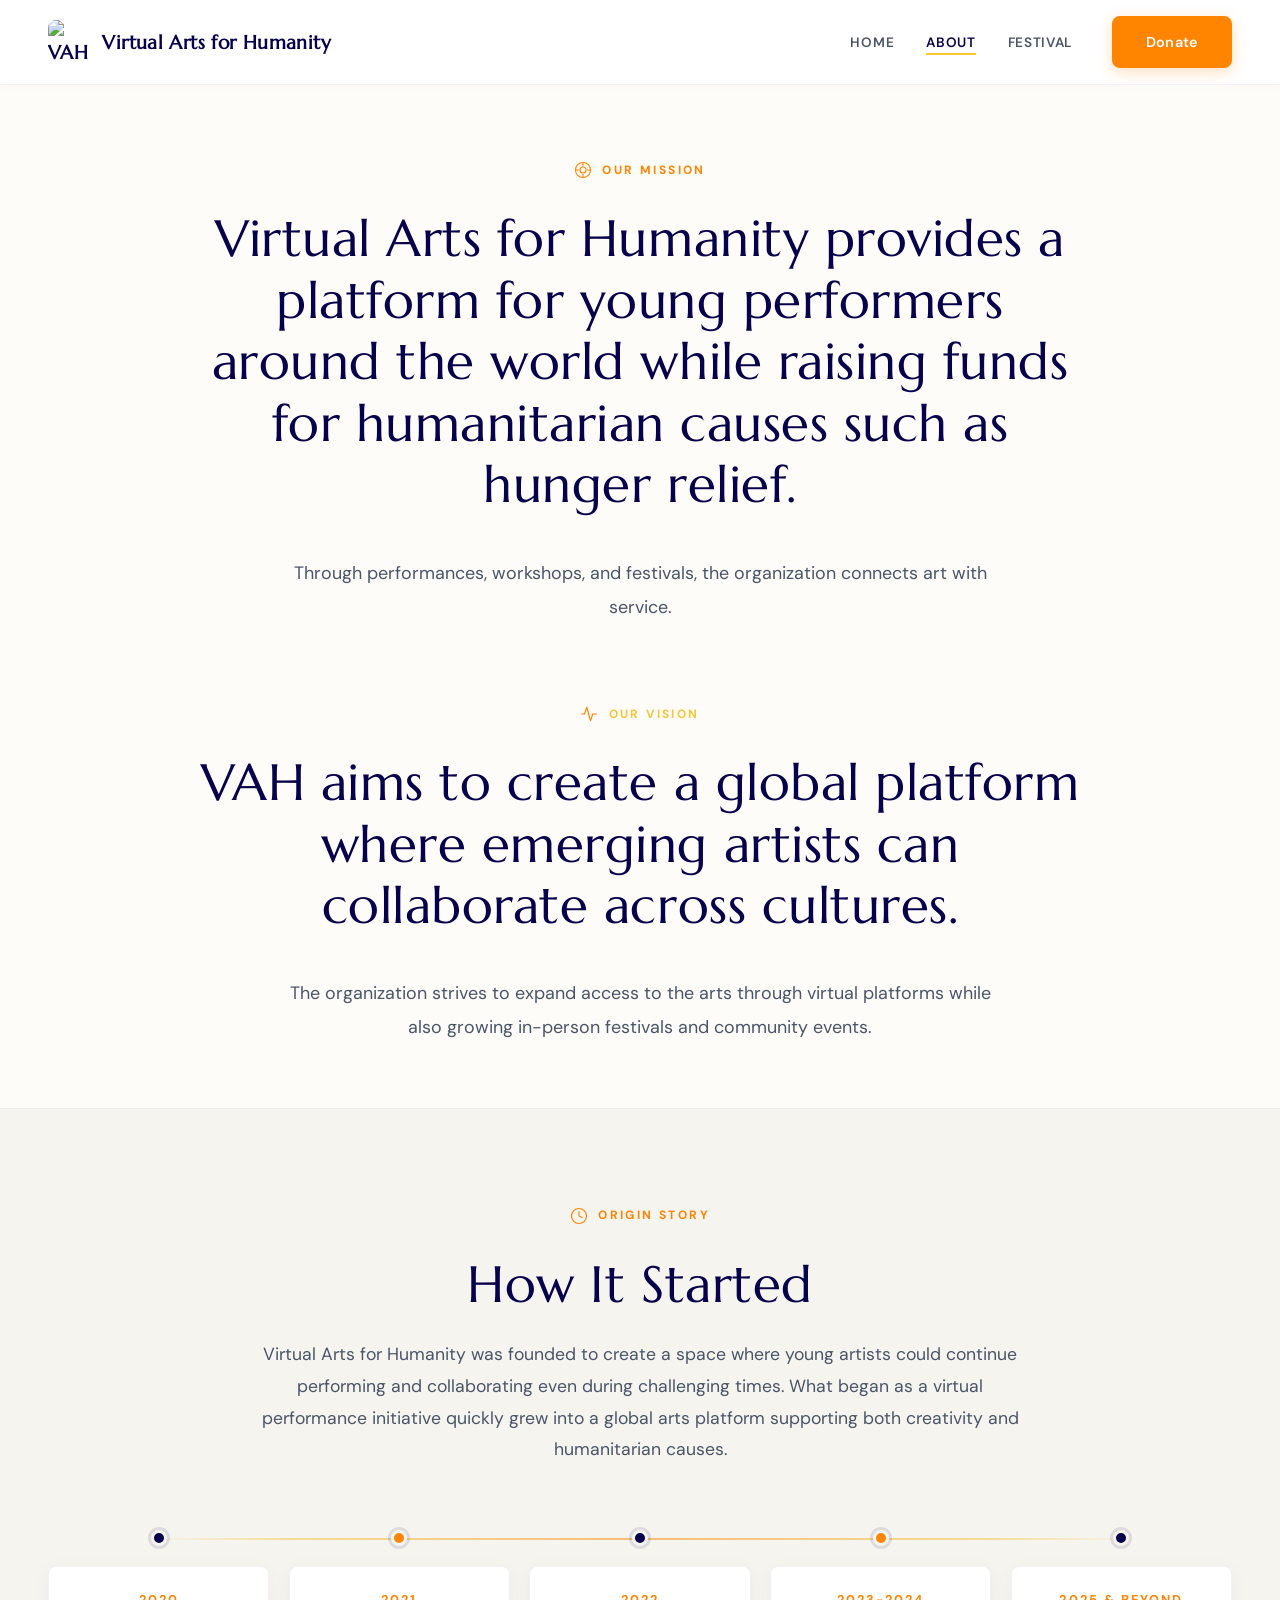
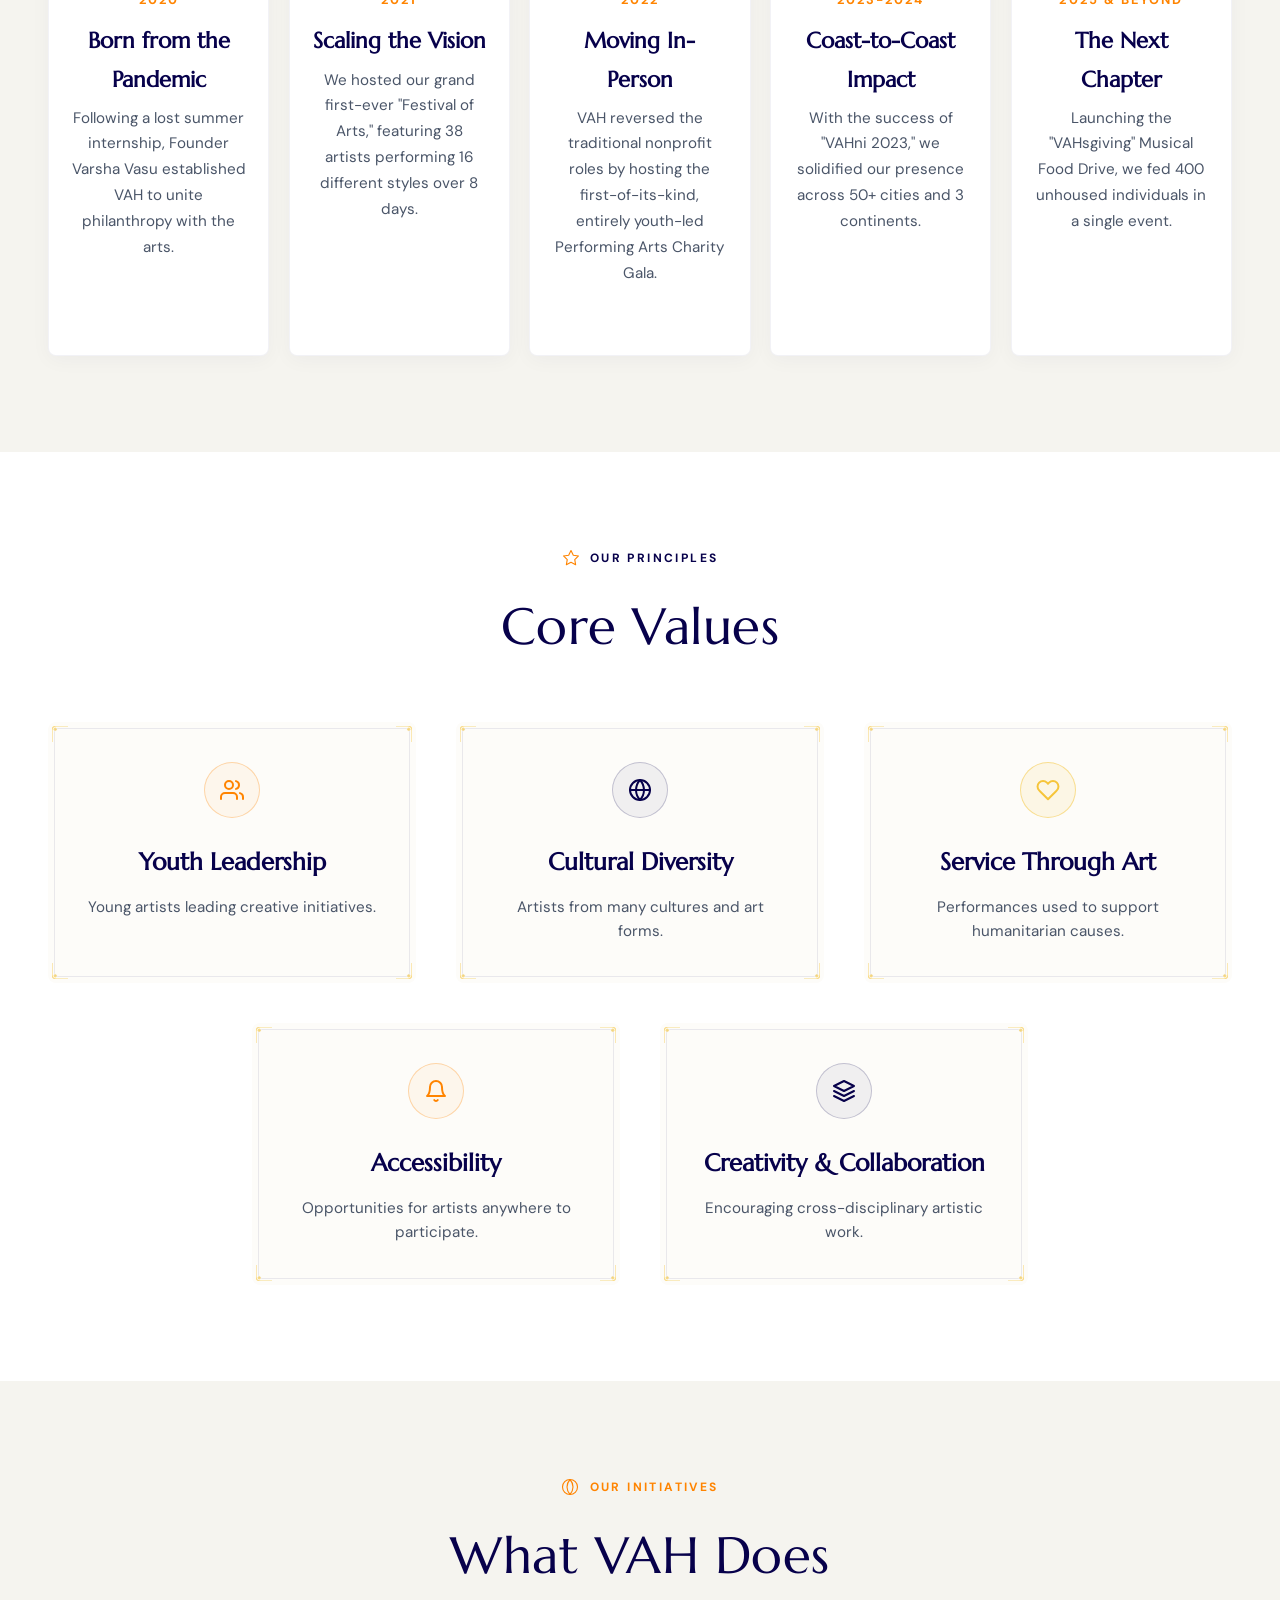
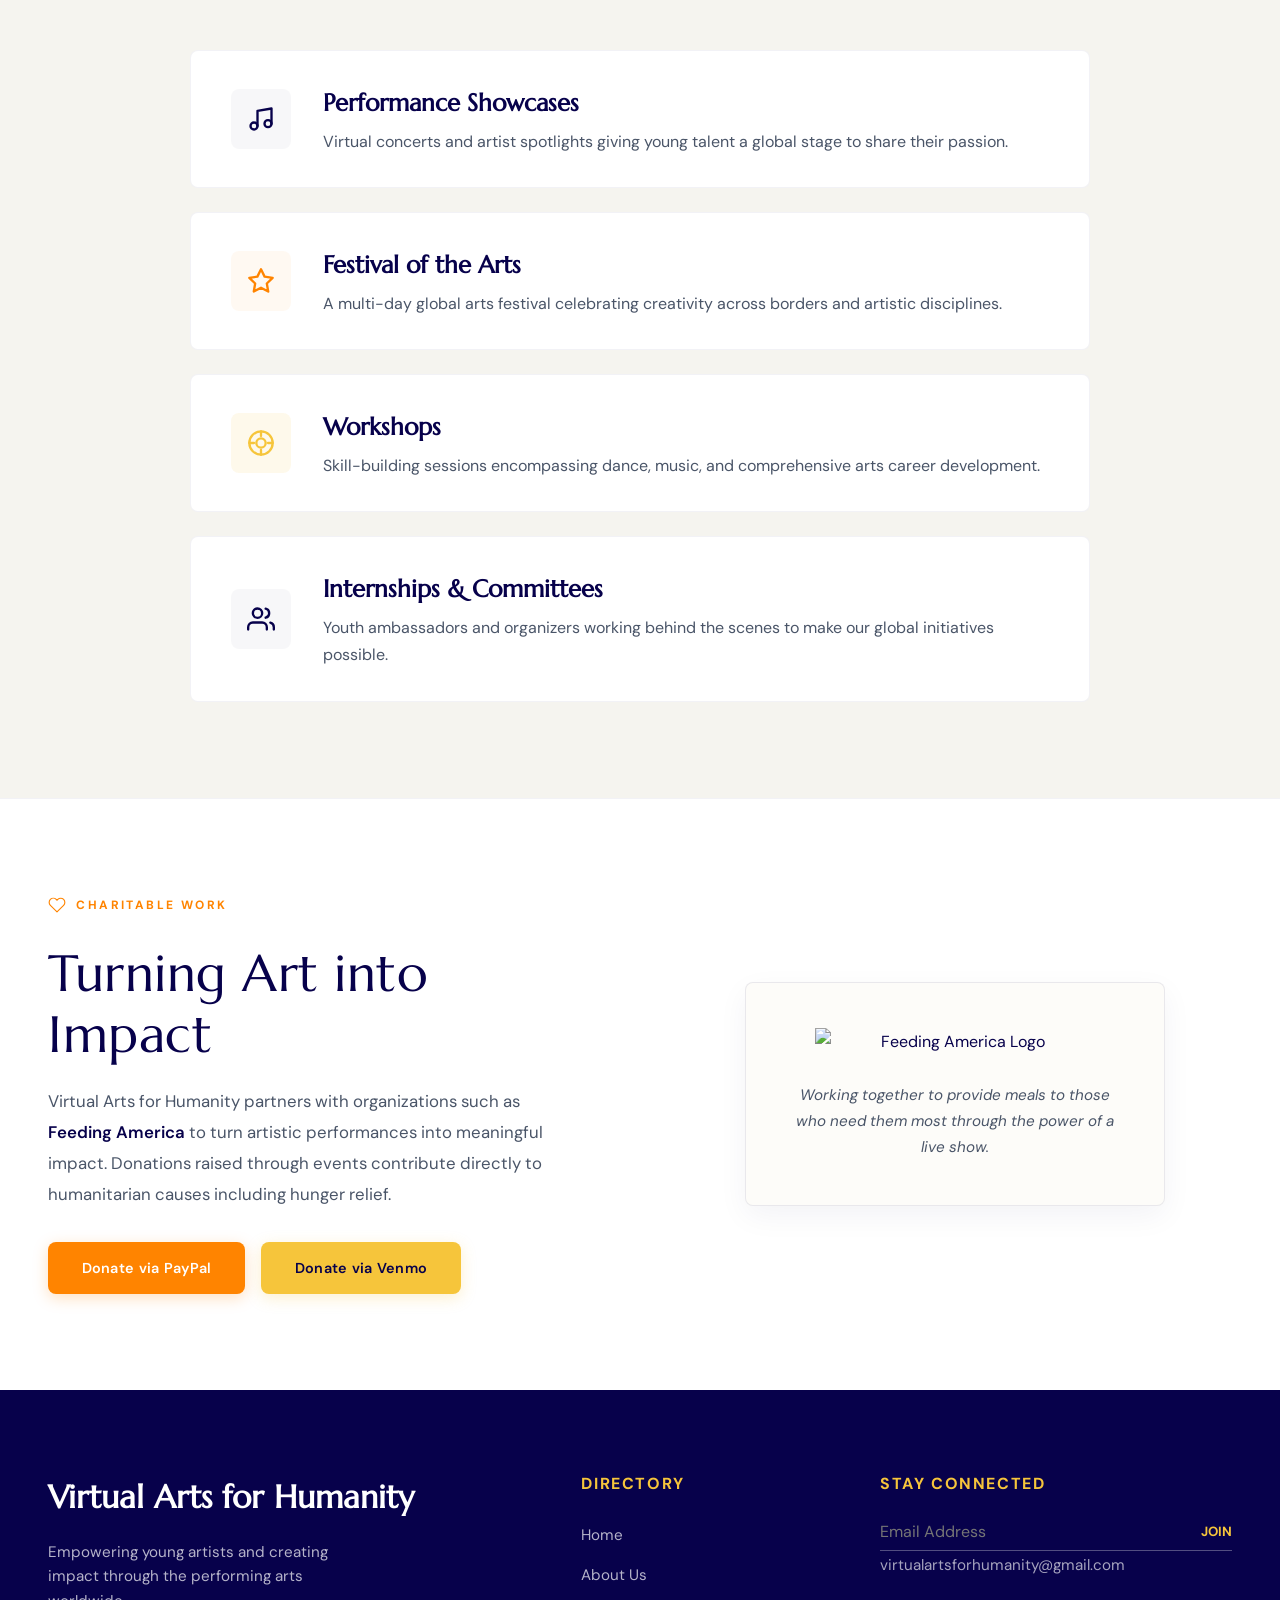
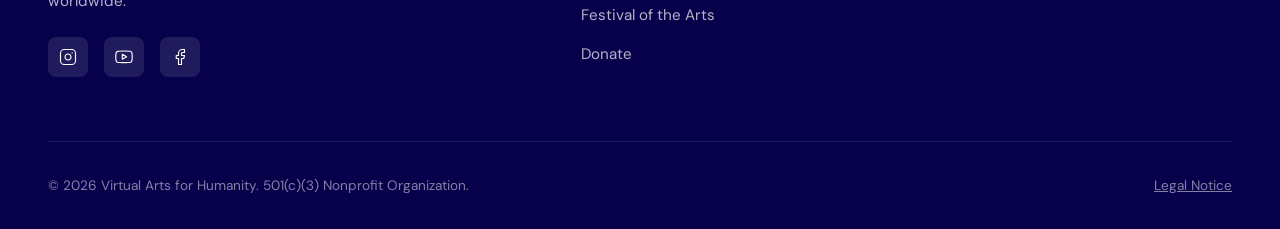
==== commit d25456e4: "Refine about page timeline content and responsive layout" ====
--- a/about.html
+++ b/about.html
@@ -130,13 +130,73 @@
         .timeline__node { position: absolute; left: 50%; top: 50%; transform: translate(-50%, -50%); display: flex; align-items: center; justify-content: center; }
         .timeline__dot { width: 16px; height: 16px; border-radius: 50%; border: 3px solid var(--bg-alt); background: var(--navy); box-shadow: 0 0 0 3px rgba(7,1,75,0.1); }
         
+        .timeline__year { font-family: var(--font-body); font-size: 0.8rem; font-weight: 700; letter-spacing: 0.16em; text-transform: uppercase; color: var(--orange); margin-bottom: 0.65rem; }
         .timeline__heading { font-family: var(--font-heading); font-size: 1.4rem; color: var(--navy); margin-bottom: 0.5rem; }
         .timeline__desc { font-size: 0.95rem; color: var(--text-muted); line-height: 1.7; }
+
+        @media (min-width: 1100px) {
+            .timeline {
+                display: grid;
+                grid-template-columns: repeat(5, minmax(0, 1fr));
+                gap: 1.2rem;
+                max-width: 1600px;
+            }
+
+            .timeline__thread {
+                left: 8%;
+                right: 8%;
+                top: 8px;
+                bottom: auto;
+                width: auto;
+                height: 2px;
+                transform: none;
+                background: linear-gradient(to right, transparent 0%, var(--yellow) 15%, var(--orange) 50%, var(--yellow) 85%, transparent 100%);
+            }
+
+            .timeline__item {
+                display: flex;
+                flex-direction: column;
+                align-items: center;
+                margin-bottom: 0;
+                grid-template-columns: none;
+                height: 100%;
+            }
+
+            .timeline__item:nth-child(odd) .timeline__content,
+            .timeline__item:nth-child(even) .timeline__content {
+                grid-column: auto;
+                text-align: center;
+            }
+
+            .timeline__node {
+                position: relative;
+                left: auto;
+                top: auto;
+                transform: none;
+                order: -1;
+                margin-bottom: 1.25rem;
+                z-index: 2;
+            }
+
+            .timeline__content {
+                width: 100%;
+                height: 390px;
+                justify-content: flex-start;
+                padding: 1.4rem;
+            }
+        }
 
         /* ============= CORE VALUES ============= */
         .values { padding: 6rem 0; background: var(--white); }
         .values__header { text-align: center; margin-bottom: 4rem; }
         .values__grid { display: grid; grid-template-columns: repeat(auto-fit, minmax(300px, 1fr)); gap: 2.5rem; }
+
+        @media (min-width: 1100px) {
+            .values__grid { grid-template-columns: repeat(6, minmax(0, 1fr)); }
+            .values__grid .val-card { grid-column: span 2; }
+            .values__grid .val-card:nth-child(4) { grid-column: 2 / span 2; }
+            .values__grid .val-card:nth-child(5) { grid-column: 4 / span 2; }
+        }
 
         .val-card { position: relative; padding: 2.5rem; border-radius: 8px; background: var(--bg-light); text-align: center; overflow: hidden; transition: all 0.5s var(--ease-out-expo); }
         .val-card::before { content: ''; position: absolute; inset: 6px; border: 1px solid rgba(7,1,75,0.08); border-radius: 4px; pointer-events: none; transition: border-color 0.4s ease; }
@@ -248,6 +308,35 @@
             .footer__grid { grid-template-columns: 1fr; gap: 3rem; }
         }
 
+        @media (min-width: 696px) and (max-width: 1099px) {
+            .values__grid .val-card:last-child:nth-child(odd) {
+                grid-column: 1 / -1;
+                justify-self: center;
+                width: min(420px, 100%);
+            }
+        }
+
+        @media (max-width: 1099px) {
+            .timeline__thread { left: 24px; }
+            .timeline__item,
+            .timeline__item:nth-child(odd) {
+                grid-template-columns: 48px 1fr;
+                gap: 1rem;
+            }
+            .timeline__content {
+                grid-column: 2 !important;
+                text-align: left !important;
+                height: auto;
+                min-height: 180px;
+                padding: 1.5rem;
+            }
+            .timeline__node {
+                left: 24px;
+                top: 50%;
+                transform: translateY(-50%, -50%);
+            }
+        }
+
         @media (max-width: 768px) {
             .nav__right { 
                 display: flex; position: fixed; top: 0; left: 0; width: 100%; height: 100vh;
@@ -261,26 +350,6 @@
             .nav__right .nav__link::after { background: var(--orange); }
             
             .nav__toggle { display: flex; }
-            
-            /* Responsive Timeline */
-            .timeline__thread { left: 24px; }
-            .timeline__item,
-            .timeline__item:nth-child(odd) {
-                grid-template-columns: 48px 1fr;
-                gap: 1rem;
-            }
-            .timeline__content {
-                grid-column: 2 !important;
-                text-align: left !important;
-                height: auto;
-                min-height: 180px;
-                padding: 1.5rem;
-            }
-            .timeline__node {
-                left: 24px;
-                top: 50%;
-                transform: translateY(-50%, -50%);
-            }            
             
             .prog-row { grid-template-columns: 1fr; text-align: center; padding: 2rem; }
             .prog-icon-box { margin: 0 auto; }
@@ -366,24 +435,45 @@
 
                 <div class="timeline__item reveal">
                     <div class="timeline__content">
-                        <h3 class="timeline__heading">First Festival of the Arts</h3>
-                        <p class="timeline__desc">Establishing our flagship event that brought artists together across multiple disciplines to raise funds for hunger relief.</p>
+                        <p class="timeline__year">2020</p>
+                        <h3 class="timeline__heading">Born from the Pandemic</h3>
+                        <p class="timeline__desc">Following a lost summer internship, Founder Varsha Vasu established VAH to unite philanthropy with the arts.</p>
                     </div>
                     <div class="timeline__node"><div class="timeline__dot"></div></div>
                 </div>
 
                 <div class="timeline__item reveal d1">
                     <div class="timeline__content">
-                        <h3 class="timeline__heading">Major Fundraising Campaigns</h3>
-                        <p class="timeline__desc">Scaling our operations to convert performances into significant impact, reaching tens of thousands of meals donated.</p>
+                        <p class="timeline__year">2021</p>
+                        <h3 class="timeline__heading">Scaling the Vision</h3>
+                        <p class="timeline__desc">We hosted our grand first-ever "Festival of Arts," featuring 38 artists performing 16 different styles over 8 days.</p>
                     </div>
                     <div class="timeline__node"><div class="timeline__dot" style="background: var(--orange); box-shadow: 0 0 0 3px rgba(7,1,75,0.1);"></div></div>
                 </div>
 
                 <div class="timeline__item reveal d2">
                     <div class="timeline__content">
-                        <h3 class="timeline__heading">Expansion of Workshops</h3>
-                        <p class="timeline__desc">Launching dedicated mentorship and career development programs to build a sustainable pipeline of young creative leaders.</p>
+                        <p class="timeline__year">2022</p>
+                        <h3 class="timeline__heading">Moving In-Person</h3>
+                        <p class="timeline__desc">VAH reversed the traditional nonprofit roles by hosting the first-of-its-kind, entirely youth-led Performing Arts Charity Gala.</p>
+                    </div>
+                    <div class="timeline__node"><div class="timeline__dot"></div></div>
+                </div>
+
+                <div class="timeline__item reveal d1">
+                    <div class="timeline__content">
+                        <p class="timeline__year">2023-2024</p>
+                        <h3 class="timeline__heading">Coast-to-Coast Impact</h3>
+                        <p class="timeline__desc">With the success of "VAHni 2023," we solidified our presence across 50+ cities and 3 continents.</p>
+                    </div>
+                    <div class="timeline__node"><div class="timeline__dot" style="background: var(--orange); box-shadow: 0 0 0 3px rgba(7,1,75,0.1);"></div></div>
+                </div>
+
+                <div class="timeline__item reveal d2">
+                    <div class="timeline__content">
+                        <p class="timeline__year">2025 &amp; Beyond</p>
+                        <h3 class="timeline__heading">The Next Chapter</h3>
+                        <p class="timeline__desc">Launching the "VAHsgiving" Musical Food Drive, we fed 400 unhoused individuals in a single event.</p>
                     </div>
                     <div class="timeline__node"><div class="timeline__dot"></div></div>
                 </div>
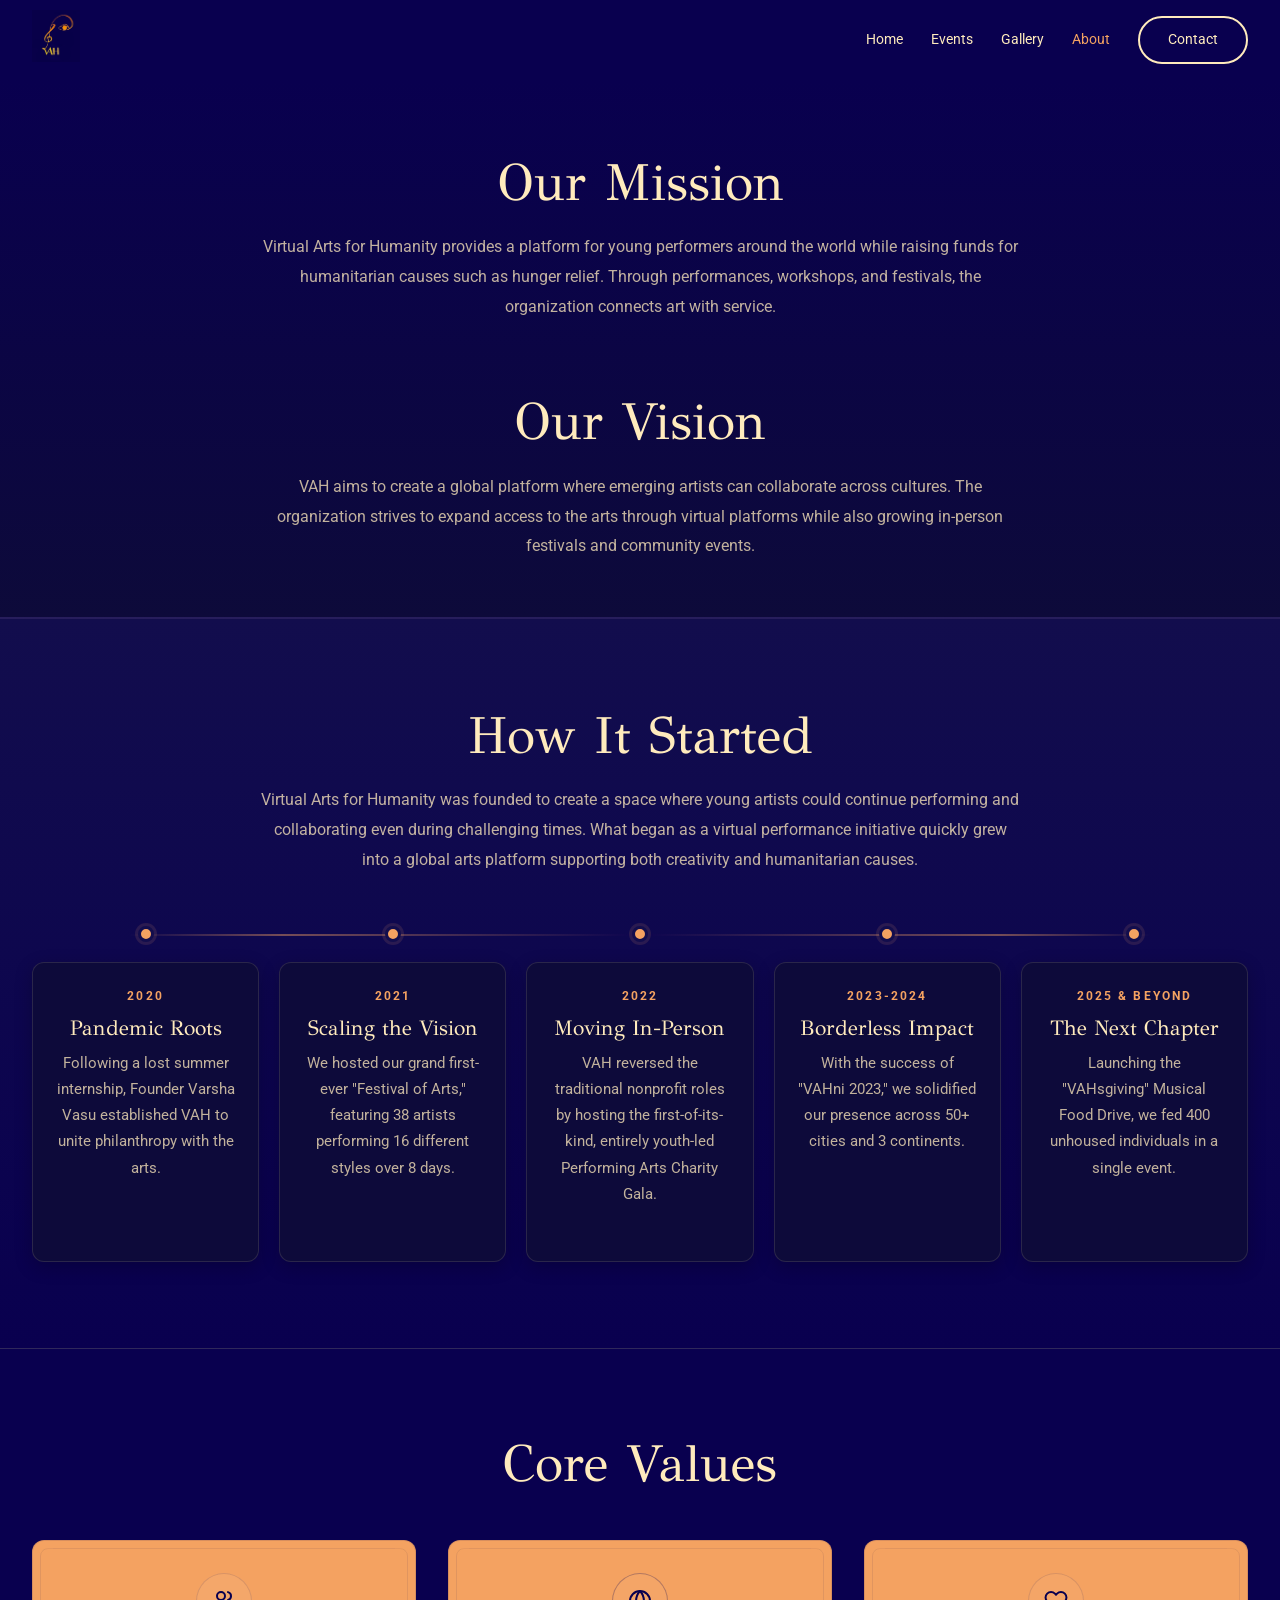
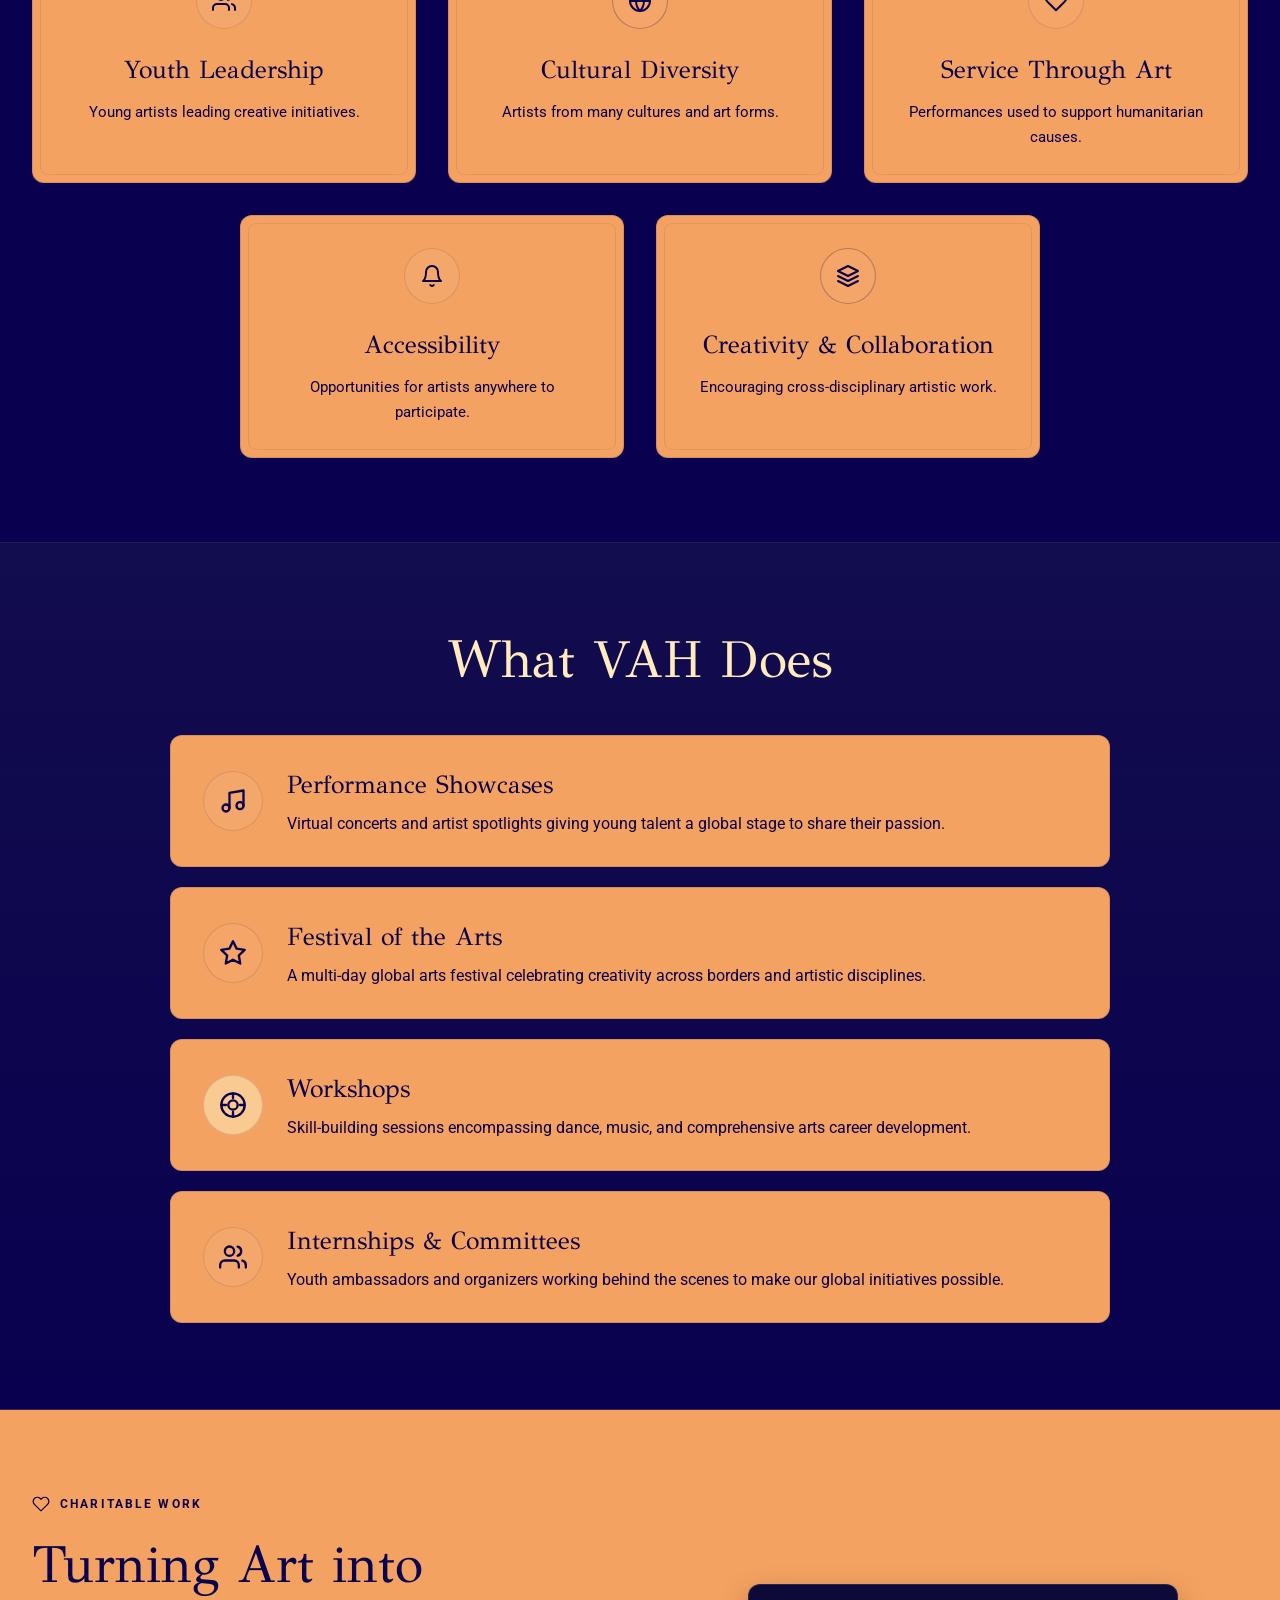
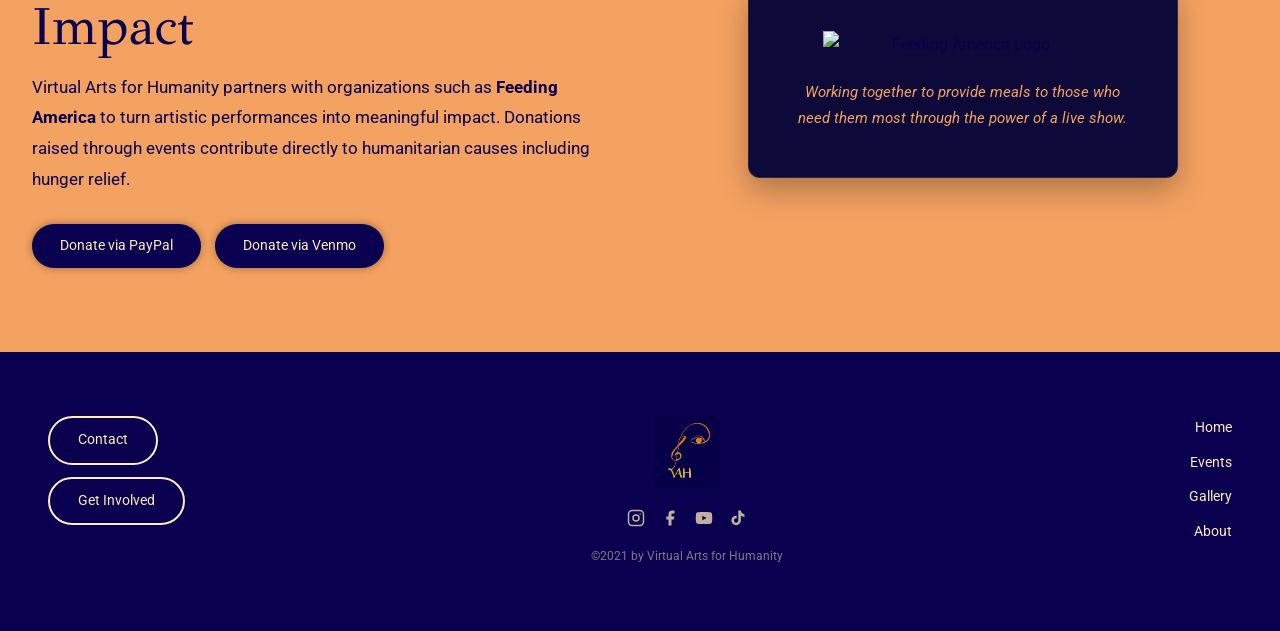
==== commit bfe7cad0: "Refactor About page to align with shared design system" ====
--- a/about.html
+++ b/about.html
@@ -1,790 +1,249 @@
 <!DOCTYPE html>
 <html lang="en">
 <head>
-    <meta charset="UTF-8">
-    <meta name="viewport" content="width=device-width, initial-scale=1.0">
-    <title>About Us | VAH</title>
-    
-    <link rel="preconnect" href="https://fonts.googleapis.com">
-    <link rel="preconnect" href="https://fonts.gstatic.com" crossorigin>
-    <link href="https://fonts.googleapis.com/css2?family=Marcellus&family=DM+Sans:ital,wght@0,300;0,400;0,500;0,600;0,700;1,400&display=swap" rel="stylesheet">
-    
-    <style>
-        /* ============= GLOBAL VARIABLES ============= */
-        :root {
-            /* Brand Colors */
-            --navy: #07014b;
-            --yellow: #f6c53b;
-            --orange: #ff8400;
-            --white: #ffffff;
-            
-            /* Backgrounds & Text */
-            --bg-light: #fdfcf9;
-            --bg-alt: #f5f4ef;
-            --text-dark: #07014b;
-            --text-muted: #4a5568;
-            
-            /* Typography */
-            --font-heading: 'Marcellus', Georgia, serif;
-            --font-body: 'DM Sans', -apple-system, sans-serif;
-            
-            /* Animations */
-            --ease-out-expo: cubic-bezier(0.16, 1, 0.3, 1);
-        }
-
-        /* ============= BASE & RESET ============= */
-        *, *::before, *::after { margin: 0; padding: 0; box-sizing: border-box; }
-        
-        html, body { 
-            max-width: 100%;
-            overflow-x: hidden;
-        }
-
-        html { 
-            scroll-behavior: smooth; 
-            -webkit-font-smoothing: antialiased; 
-        }
-        
-        body { 
-            font-family: var(--font-body); 
-            color: var(--text-dark); 
-            background: var(--bg-light); 
-            line-height: 1.7; 
-            padding-top: 80px; 
-        }
-        
-        ::selection { background: var(--orange); color: var(--white); }
-        img, svg { display: block; max-width: 100%; }
-        a { color: inherit; text-decoration: none; }
-        
-        .container { width: 100%; max-width: 1280px; margin: 0 auto; padding: 0 clamp(1.25rem, 4vw, 3rem); }
-        .container--narrow { max-width: 1100px; }
-
-        /* ============= UTILITY CLASSES & ANIMATIONS ============= */
-        .reveal { opacity: 0; transform: translateY(44px); transition: opacity 1s var(--ease-out-expo), transform 1s var(--ease-out-expo); }
-        .reveal.visible { opacity: 1; transform: translateY(0); }
-        .reveal-left { opacity: 0; transform: translateX(-50px); transition: opacity 1s var(--ease-out-expo), transform 1s var(--ease-out-expo); }
-        .reveal-left.visible { opacity: 1; transform: translateX(0); }
-        .reveal-right { opacity: 0; transform: translateX(50px); transition: opacity 1s var(--ease-out-expo), transform 1s var(--ease-out-expo); }
-        .reveal-right.visible { opacity: 1; transform: translateX(0); }
-        
-        .d1 { transition-delay: 0.1s !important; }
-        .d2 { transition-delay: 0.2s !important; }
-        .d3 { transition-delay: 0.3s !important; }
-
-        h2.elegant-title { font-family: var(--font-heading); font-size: clamp(2rem, 4vw, 3.2rem); font-weight: 400; color: var(--navy); line-height: 1.2; letter-spacing: 0.01em; }
-
-        .section-label { display: inline-flex; align-items: center; gap: 0.65rem; font-family: var(--font-body); font-size: 0.75rem; font-weight: 700; letter-spacing: 0.2em; text-transform: uppercase; color: var(--orange); margin-bottom: 1.75rem; }
-        .section-label__icon { width: 18px; height: 18px; fill: none; stroke: var(--orange); stroke-width: 1.5; }
-
-        .btn { display: inline-flex; align-items: center; gap: 0.6rem; font-family: var(--font-body); font-size: 0.9rem; font-weight: 600; padding: 0.85rem 2.1rem; border-radius: 8px; border: none; cursor: pointer; transition: all 0.3s ease; letter-spacing: 0.02em; }
-        .btn--orange { background: var(--orange); color: var(--white); box-shadow: 0 4px 15px rgba(255,132,0,0.25); }
-        .btn--orange:hover { transform: translateY(-2px); box-shadow: 0 6px 20px rgba(255,132,0,0.35); background: #e67700; }
-        .btn--yellow { background: var(--yellow); color: var(--navy); box-shadow: 0 4px 15px rgba(246,197,59,0.25); }
-        .btn--yellow:hover { transform: translateY(-2px); box-shadow: 0 6px 20px rgba(246,197,59,0.35); }
-
-        .rangoli-divider { display: flex; align-items: center; justify-content: center; gap: 1rem; margin: 2rem auto; width: fit-content; }
-        .rangoli-divider__line { width: 60px; height: 1px; background: linear-gradient(90deg, transparent, var(--yellow), transparent); }
-        .rangoli-divider__motif { width: 32px; height: 32px; fill: none; stroke: var(--yellow); stroke-width: 1.5; opacity: 0.8; }
-
-        /* ============= NAVIGATION ============= */
-        .nav { position: fixed; top: 0; left: 0; width: 100%; z-index: 1000; padding: 1rem 0; background: var(--white); border-bottom: 1px solid rgba(7,1,75,0.05); transition: all 0.4s var(--ease-out-expo); box-shadow: 0 2px 10px rgba(0,0,0,0.02); }
-        .nav__inner { display: flex; align-items: center; justify-content: space-between; }
-        .nav__logo { display: flex; align-items: center; gap: 0.65rem; font-family: var(--font-heading); font-weight: 600; font-size: clamp(0.95rem, 2vw, 1.2rem); color: var(--navy); letter-spacing: 0.02em; }
-        .nav__logo-img { width: 44px; height: 44px; border-radius: 8px; object-fit: cover; }
-        
-        .nav__right { display: flex; align-items: center; gap: 2.5rem; }
-        .nav__links { display: flex; align-items: center; gap: 2rem; list-style: none; }
-        .nav__link { font-size: 0.85rem; font-weight: 600; color: var(--text-muted); letter-spacing: 0.05em; text-transform: uppercase; transition: color 0.3s ease; position: relative; }
-        .nav__link::after { content: ''; position: absolute; bottom: -4px; left: 0; width: 0; height: 2px; background: var(--yellow); transition: width 0.4s var(--ease-out-expo); }
-        .nav__link:hover { color: var(--navy); }
-        .nav__link:hover::after, .nav__link--active::after { width: 100%; }
-        .nav__link--active { color: var(--navy); }
-        
-        .nav__toggle { display: none; flex-direction: column; gap: 5px; background: none; border: none; cursor: pointer; padding: 4px; z-index: 1001; position: relative; }
-        .nav__toggle span { width: 22px; height: 2px; background: var(--navy); border-radius: 2px; transition: all 0.3s ease; }
-        .nav.is-open .nav__toggle span { background: var(--white); }
-
-        /* ============= MISSION & VISION ============= */
-        .mission-vision { padding: 5rem 0 4rem; text-align: center; border-bottom: 1px solid rgba(7,1,75,0.05); }
-        .mv-block { margin-bottom: 5rem; }
-        .mv__quote { font-family: var(--font-heading); font-size: clamp(1.35rem, 2vw, 2rem); font-weight: 400; line-height: 1.4; color: var(--navy); letter-spacing: 0.01em; max-width: 900px; margin-left: auto; margin-right: auto; }
-        .mv__body { font-size: clamp(1rem, 1.4vw, 1.15rem); color: var(--text-muted); max-width: 720px; margin: 2.5rem auto 0; line-height: 1.9; }
-
-        /* ============= ORIGIN STORY ============= */
-        .story { padding: 6rem 0; background: var(--bg-alt); position: relative; }
-        .story__header { text-align: center; margin-bottom: 4rem; }
-        .story__intro { font-size: 1.1rem; color: var(--text-muted); max-width: 760px; margin: 1.5rem auto 3rem; line-height: 1.8; }
-
-        .timeline { position: relative; max-width: 880px; margin: 0 auto; }
-        .timeline__thread { position: absolute; left: 50%; top: 0; bottom: 0; width: 2px; transform: translateX(-50%); background: linear-gradient(to bottom, transparent 0%, var(--yellow) 15%, var(--orange) 50%, var(--yellow) 85%, transparent 100%); border-radius: 4px; opacity: 0.5; }
-        
-        .timeline__item { display: grid; grid-template-columns: 1fr 64px 1fr; align-items: center; margin-bottom: 3rem; position: relative; }
-        .timeline__item:last-child { margin-bottom: 0; }
-        
-        .timeline__content { padding: 2rem; border-radius: 8px; background: var(--white); box-shadow: 0 4px 20px rgba(7,1,75,0.04); border: 1px solid rgba(7,1,75,0.05); display: flex; flex-direction: column; justify-content: center; height: 240px; transition: transform 0.4s var(--ease-out-expo), box-shadow 0.4s; }
-        .timeline__content:hover { transform: translateY(-4px); box-shadow: 0 8px 30px rgba(7,1,75,0.08); }
-        .timeline__item:nth-child(odd) .timeline__content { grid-column: 1; text-align: right; }
-        .timeline__item:nth-child(even) .timeline__content { grid-column: 3; }
-        
-        .timeline__node { position: absolute; left: 50%; top: 50%; transform: translate(-50%, -50%); display: flex; align-items: center; justify-content: center; }
-        .timeline__dot { width: 16px; height: 16px; border-radius: 50%; border: 3px solid var(--bg-alt); background: var(--navy); box-shadow: 0 0 0 3px rgba(7,1,75,0.1); }
-        
-        .timeline__year { font-family: var(--font-body); font-size: 0.8rem; font-weight: 700; letter-spacing: 0.16em; text-transform: uppercase; color: var(--orange); margin-bottom: 0.65rem; }
-        .timeline__heading { font-family: var(--font-heading); font-size: 1.4rem; color: var(--navy); margin-bottom: 0.5rem; }
-        .timeline__desc { font-size: 0.95rem; color: var(--text-muted); line-height: 1.7; }
-
-        @media (min-width: 1100px) {
-            .timeline {
-                display: grid;
-                grid-template-columns: repeat(5, minmax(0, 1fr));
-                gap: 1.2rem;
-                max-width: 1600px;
-            }
-
-            .timeline__thread {
-                left: 8%;
-                right: 8%;
-                top: 8px;
-                bottom: auto;
-                width: auto;
-                height: 2px;
-                transform: none;
-                background: linear-gradient(to right, transparent 0%, var(--yellow) 15%, var(--orange) 50%, var(--yellow) 85%, transparent 100%);
-            }
-
-            .timeline__item {
-                display: flex;
-                flex-direction: column;
-                align-items: center;
-                margin-bottom: 0;
-                grid-template-columns: none;
-                height: 100%;
-            }
-
-            .timeline__item:nth-child(odd) .timeline__content,
-            .timeline__item:nth-child(even) .timeline__content {
-                grid-column: auto;
-                text-align: center;
-            }
-
-            .timeline__node {
-                position: relative;
-                left: auto;
-                top: auto;
-                transform: none;
-                order: -1;
-                margin-bottom: 1.25rem;
-                z-index: 2;
-            }
-
-            .timeline__content {
-                width: 100%;
-                height: 390px;
-                justify-content: flex-start;
-                padding: 1.4rem;
-            }
-        }
-
-        /* ============= CORE VALUES ============= */
-        .values { padding: 6rem 0; background: var(--white); }
-        .values__header { text-align: center; margin-bottom: 4rem; }
-        .values__grid { display: grid; grid-template-columns: repeat(auto-fit, minmax(300px, 1fr)); gap: 2.5rem; }
-
-        @media (min-width: 1100px) {
-            .values__grid { grid-template-columns: repeat(6, minmax(0, 1fr)); }
-            .values__grid .val-card { grid-column: span 2; }
-            .values__grid .val-card:nth-child(4) { grid-column: 2 / span 2; }
-            .values__grid .val-card:nth-child(5) { grid-column: 4 / span 2; }
-        }
-
-        .val-card { position: relative; padding: 2.5rem; border-radius: 8px; background: var(--bg-light); text-align: center; overflow: hidden; transition: all 0.5s var(--ease-out-expo); }
-        .val-card::before { content: ''; position: absolute; inset: 6px; border: 1px solid rgba(7,1,75,0.08); border-radius: 4px; pointer-events: none; transition: border-color 0.4s ease; }
-        .val-card:hover { transform: translateY(-4px); background: var(--white); box-shadow: 0 10px 30px rgba(7,1,75,0.05); }
-        .val-card:hover::before { border-color: rgba(246,197,59,0.5); }
-        
-        .val-card__corner { position: absolute; width: 16px; height: 16px; z-index: 1; }
-        .val-card__corner svg { width: 100%; height: 100%; }
-        .val-card__corner--tl { top: 4px; left: 4px; }
-        .val-card__corner--tr { top: 4px; right: 4px; transform: scaleX(-1); }
-        .val-card__corner--bl { bottom: 4px; left: 4px; transform: scaleY(-1); }
-        .val-card__corner--br { bottom: 4px; right: 4px; transform: scale(-1); }
-
-        .val-card__icon { width: 56px; height: 56px; border-radius: 50%; display: flex; align-items: center; justify-content: center; margin: 0 auto 1.5rem; border: 1px solid rgba(255,132,0,0.3); background: rgba(255,132,0,0.05); color: var(--orange); }
-        .val-card__icon svg { width: 24px; height: 24px; }
-        
-        .val-card h3 { font-family: var(--font-heading); font-size: 1.5rem; color: var(--navy); margin-bottom: 0.75rem; }
-        .val-card p { font-size: 0.95rem; color: var(--text-muted); line-height: 1.6; }
-
-        /* ============= WHAT VAH DOES ============= */
-        .programs { padding: 6rem 0; background: var(--bg-alt); }
-        .programs__header { text-align: center; margin-bottom: 4rem; }
-        
-        .programs__list { display: flex; flex-direction: column; gap: 1.5rem; max-width: 900px; margin: 0 auto; }
-        .prog-row { display: grid; grid-template-columns: auto 1fr; align-items: center; gap: 2rem; padding: 2rem 2.5rem; background: var(--white); border-radius: 8px; border: 1px solid rgba(7,1,75,0.05); transition: all 0.4s var(--ease-out-expo); }
-        .prog-row:hover { background: var(--orange); border-color: var(--orange); box-shadow: 0 10px 30px rgba(255,132,0,0.2); }
-        
-        .prog-row:hover h3 { color: var(--navy); }
-        .prog-row:hover p { color: rgba(7,1,75,0.85); }
-        .prog-row:hover .prog-icon-box { background: rgba(255,255,255,0.2) !important; color: var(--navy) !important; border-color: rgba(255,255,255,0.5); }
-
-        .prog-icon-box { width: 60px; height: 60px; border-radius: 8px; background: rgba(7,1,75,0.03); display: flex; align-items: center; justify-content: center; color: var(--navy); transition: all 0.4s ease; }
-        .prog-icon-box svg { width: 28px; height: 28px; }
-        .prog-content h3 { font-family: var(--font-heading); font-size: 1.5rem; color: var(--navy); margin-bottom: 0.25rem; transition: color 0.4s ease; }
-        .prog-content p { font-size: 1rem; color: var(--text-muted); transition: color 0.4s ease; }
-
-        /* ============= CHARITABLE WORK ============= */
-        .partner { padding: 6rem 0; background: var(--white); border-top: 1px solid rgba(7,1,75,0.05); }
-        .partner__grid { display: grid; grid-template-columns: 1fr 1fr; gap: clamp(3rem, 6vw, 5.5rem); align-items: center; }
-        .partner__content { max-width: 500px; }
-        .partner__text { font-size: 1.05rem; color: var(--text-muted); line-height: 1.85; margin-bottom: 2rem; }
-        .partner__text strong { color: var(--navy); font-weight: 600; }
-        .partner__actions { display: flex; gap: 1rem; flex-wrap: wrap; }
-        
-        .partner__visual { display: flex; justify-content: center; }
-        .partner__card { width: 100%; max-width: 420px; padding: clamp(2.25rem, 3.5vw, 3rem); border-radius: 8px; background: var(--bg-light); border: 1px solid rgba(7,1,75,0.08); box-shadow: 0 10px 30px rgba(7,1,75,0.05); text-align: center; transition: all 0.5s var(--ease-out-expo); position: relative; }
-        .partner__card:hover { transform: translateY(-5px); box-shadow: 0 15px 40px rgba(7,1,75,0.08); border-color: rgba(246,197,59,0.5); }
-        
-        .partner__card-logo { display: flex; align-items: center; justify-content: center; margin-bottom: 1.75rem; }
-        .partner__card-logo img { width: 100%; max-width: 280px; height: auto; }
-
-        /* ============= FOOTER ============= */
-        .footer { padding: 5rem 0 2rem; background: var(--navy); color: var(--white); }
-        .footer__grid { display: grid; grid-template-columns: 2fr 1fr 1.5fr; gap: 4rem; margin-bottom: 4rem; }
-        
-        .footer__brand h2 { font-family: var(--font-heading); font-size: 2rem; margin-bottom: 1rem; color: var(--white); }
-        .footer__brand p { color: rgba(255,255,255,0.7); font-size: 0.95rem; max-width: 300px; line-height: 1.6; }
-        
-        .footer__socials { display: flex; gap: 1rem; margin-top: 1.5rem; }
-        .footer__socials a { display: flex; align-items: center; justify-content: center; width: 40px; height: 40px; border-radius: 8px; background: rgba(255,255,255,0.1); transition: all 0.3s; }
-        .footer__socials a:hover { background: var(--orange); }
-        .footer__socials svg { width: 18px; height: 18px; fill: none; stroke: var(--white); stroke-width: 1.5; stroke-linecap: round; stroke-linejoin: round; }
-        
-        .footer__title { font-family: var(--font-body); font-size: 1rem; font-weight: 700; text-transform: uppercase; letter-spacing: 0.1em; color: var(--yellow); margin-bottom: 1.5rem; }
-        .footer__links { list-style: none; display: flex; flex-direction: column; gap: 0.75rem; }
-        .footer__links a { font-size: 0.95rem; color: rgba(255,255,255,0.7); transition: color 0.3s; }
-        .footer__links a:hover { color: var(--white); }
-        
-        .newsletter-form { display: flex; border-bottom: 1px solid rgba(255,255,255,0.3); padding-bottom: 0.5rem; transition: border-color 0.3s; }
-        .newsletter-form:focus-within { border-color: var(--yellow); }
-        .newsletter-form input { background: none; border: none; color: var(--white); font-family: var(--font-body); font-size: 1rem; flex-grow: 1; outline: none; }
-        .newsletter-form button { background: none; border: none; color: var(--yellow); font-family: var(--font-body); font-weight: 700; text-transform: uppercase; cursor: pointer; }
-        
-        .footer__bottom { padding-top: 2rem; border-top: 1px solid rgba(255,255,255,0.1); display: flex; justify-content: space-between; font-size: 0.85rem; color: rgba(255,255,255,0.5); }
-
-        /* ============= DONATE MODAL ============= */
-        .modal-overlay {
-            position: fixed; top: 0; left: 0; width: 100%; height: 100%;
-            background: rgba(7, 1, 75, 0.85); backdrop-filter: blur(8px);
-            z-index: 2000; display: flex; align-items: center; justify-content: center;
-            opacity: 0; pointer-events: none; transition: opacity 0.4s var(--ease-out-expo);
-        }
-        .modal-overlay.is-active { opacity: 1; pointer-events: all; }
-        
-        .modal-content {
-            background: var(--white); padding: 3.5rem 2.5rem; border-radius: 12px;
-            max-width: 500px; width: 90%; position: relative;
-            transform: translateY(30px) scale(0.95); transition: transform 0.4s var(--ease-out-expo);
-            box-shadow: 0 25px 50px rgba(0,0,0,0.2); border: 1px solid rgba(7,1,75,0.05);
-        }
-        .modal-overlay.is-active .modal-content { transform: translateY(0) scale(1); }
-        
-        .modal-close {
-            position: absolute; top: 1.5rem; right: 1.5rem;
-            background: none; border: none; color: var(--text-muted);
-            cursor: pointer; transition: color 0.3s; padding: 0.5rem;
-        }
-        .modal-close:hover { color: var(--orange); }
-        .modal-close svg { width: 24px; height: 24px; }
-        
-        .modal-options { display: flex; flex-direction: column; gap: 1rem; }
-        .modal-btn { width: 100%; justify-content: center; padding: 1.1rem; font-size: 1rem; text-align: center; }
-
-        /* ============= RESPONSIVE QUERIES ============= */
-        @media (max-width: 1024px) {
-            .partner__grid { grid-template-columns: 1fr; gap: 3rem; text-align: center; }
-            .partner__content { max-width: 100%; }
-            .partner__actions { justify-content: center; }
-            .footer__grid { grid-template-columns: 1fr; gap: 3rem; }
-        }
-
-        @media (min-width: 696px) and (max-width: 1099px) {
-            .values__grid .val-card:last-child:nth-child(odd) {
-                grid-column: 1 / -1;
-                justify-self: center;
-                width: min(420px, 100%);
-            }
-        }
-
-        @media (max-width: 1099px) {
-            .timeline__thread { left: 24px; }
-            .timeline__item,
-            .timeline__item:nth-child(odd) {
-                grid-template-columns: 48px 1fr;
-                gap: 1rem;
-            }
-            .timeline__content {
-                grid-column: 2 !important;
-                text-align: left !important;
-                height: auto;
-                min-height: 180px;
-                padding: 1.5rem;
-            }
-            .timeline__node {
-                left: 24px;
-                top: 50%;
-                transform: translateY(-50%, -50%);
-            }
-        }
-
-        @media (max-width: 768px) {
-            .nav__right { 
-                display: flex; position: fixed; top: 0; left: 0; width: 100%; height: 100vh;
-                background: rgba(7,1,75,0.98); flex-direction: column; align-items: center; justify-content: center;
-                gap: 2.5rem; z-index: 999; backdrop-filter: blur(15px);
-                opacity: 0; pointer-events: none; transition: opacity 0.4s ease;
-            }
-            .nav.is-open .nav__right { opacity: 1; pointer-events: all; }
-            .nav__right .nav__links { flex-direction: column; gap: 2rem; }
-            .nav__right .nav__link { font-size: 1.5rem; color: var(--white); }
-            .nav__right .nav__link::after { background: var(--orange); }
-            
-            .nav__toggle { display: flex; }
-            
-            .prog-row { grid-template-columns: 1fr; text-align: center; padding: 2rem; }
-            .prog-icon-box { margin: 0 auto; }
-            
-            .footer__bottom { flex-direction: column; gap: 1rem; text-align: center; }
-        }
-    </style>
+  <meta charset="UTF-8">
+  <meta name="viewport" content="width=device-width, initial-scale=1.0">
+  <title>About Us | VAH</title>
+
+  <link rel="preconnect" href="https://fonts.googleapis.com">
+  <link rel="preconnect" href="https://fonts.gstatic.com" crossorigin>
+  <link href="https://fonts.googleapis.com/css2?family=GFS+Didot&family=Roboto:ital,wght@0,100..900;1,100..900&display=swap" rel="stylesheet">
+
+  <link rel="stylesheet" href="vah-global.css">
+  <link rel="stylesheet" href="about.css">
 </head>
 <body>
-
-    <nav class="nav" id="nav">
-        <div class="container" style="padding-top: 0; padding-bottom: 0;">
-            <div class="nav__inner">
-                <a href="#" class="nav__logo" aria-label="VAH Home">
-                    <img class="nav__logo-img" src="https://static.wixstatic.com/media/d941ad_2623836a49bc405f991911746c757a8e~mv2.jpeg/v1/fill/w_203,h_218,al_c,q_80,usm_0.66_1.00_0.01,enc_avif,quality_auto/798A7437-B64A-4617-9736-25A57F1ED070.jpeg" alt="VAH Logo">
-                    Virtual Arts for Humanity
-                </a>
-                
-                <div class="nav__right" id="navRight">
-                    <ul class="nav__links">
-                        <li><a href="#" class="nav__link">Home</a></li>
-                        <li><a href="#" class="nav__link nav__link--active">About</a></li>
-                        <li><a href="#" class="nav__link">Festival</a></li>
-                    </ul>
-                    <a href="#donate" class="btn btn--orange">Donate</a>
-                </div>
-
-                <button class="nav__toggle" aria-label="Toggle Menu" id="navToggle">
-                    <span></span><span></span><span></span>
-                </button>
-            </div>
-        </div>
-    </nav>
-
+  <div id="vah-navbar"></div>
+  <div id="vah-modal"></div>
+
+  <main class="about-main">
     <section class="mission-vision">
-        <div class="container container--narrow">
-            
-            <div class="mv-block">
-                <div class="section-label reveal">
-                    <svg class="section-label__icon" viewBox="0 0 24 24" stroke-linecap="round" stroke-linejoin="round"><circle cx="12" cy="12" r="10"/><circle cx="12" cy="12" r="4"/><line x1="12" y1="2" x2="12" y2="6"/><line x1="12" y1="18" x2="12" y2="22"/><line x1="2" y1="12" x2="6" y2="12"/><line x1="18" y1="12" x2="22" y2="12"/></svg>
-                    Our Mission
-                </div>
-                <h2 class="mv__quote elegant-title reveal d1">
-                    Virtual Arts for Humanity provides a platform for young performers around the world while raising funds for humanitarian causes such as hunger relief.
-                </h2>
-                
-                <p class="mv__body reveal d2">
-                    Through performances, workshops, and festivals, the organization connects art with service.
-                </p>
-            </div>
-
-            <div class="mv-block" style="margin-bottom: 0;">
-                <div class="section-label reveal" style="color: var(--yellow);">
-                    <svg class="section-label__icon" viewBox="0 0 24 24" stroke="var(--yellow)" stroke-linecap="round" stroke-linejoin="round"><path d="M2 12h4l3-9 5 18 3-9h5"/></svg>
-                    Our Vision
-                </div>
-                <h2 class="mv__quote elegant-title reveal d1">
-                    VAH aims to create a global platform where emerging artists can collaborate across cultures.
-                </h2>
-                
-                <p class="mv__body reveal d2">
-                    The organization strives to expand access to the arts through virtual platforms while also growing in-person festivals and community events.
-                </p>
-            </div>
-        </div>
+      <div class="container container--narrow">
+        <div class="mv-block reveal">
+          <h2 class="section-title reveal d1">Our Mission</h2>
+          <p class="section-intro reveal d2">Virtual Arts for Humanity provides a platform for young performers around the world while raising funds for humanitarian causes such as hunger relief. Through performances, workshops, and festivals, the organization connects art with service.</p>
+        </div>
+
+        <div class="mv-block reveal d1">
+          <h2 class="section-title reveal d2">Our Vision</h2>
+          <p class="section-intro reveal d3">VAH aims to create a global platform where emerging artists can collaborate across cultures. The organization strives to expand access to the arts through virtual platforms while also growing in-person festivals and community events.</p>
+        </div>
+      </div>
     </section>
 
     <section class="story">
-        <div class="container">
-            <div class="story__header">
-                <div class="section-label reveal">
-                    <svg class="section-label__icon" viewBox="0 0 24 24" stroke-linecap="round" stroke-linejoin="round"><circle cx="12" cy="12" r="10"/><polyline points="12 6 12 12 16 14"/></svg>
-                    Origin Story
-                </div>
-                <h2 class="elegant-title reveal d1">How It Started</h2>
-                <p class="story__intro reveal d2">
-                    Virtual Arts for Humanity was founded to create a space where young artists could continue performing and collaborating even during challenging times. What began as a virtual performance initiative quickly grew into a global arts platform supporting both creativity and humanitarian causes.
-                </p>
-            </div>
-
-            <div class="timeline">
-                <div class="timeline__thread"></div>
-
-                <div class="timeline__item reveal">
-                    <div class="timeline__content">
-                        <p class="timeline__year">2020</p>
-                        <h3 class="timeline__heading">Born from the Pandemic</h3>
-                        <p class="timeline__desc">Following a lost summer internship, Founder Varsha Vasu established VAH to unite philanthropy with the arts.</p>
-                    </div>
-                    <div class="timeline__node"><div class="timeline__dot"></div></div>
-                </div>
-
-                <div class="timeline__item reveal d1">
-                    <div class="timeline__content">
-                        <p class="timeline__year">2021</p>
-                        <h3 class="timeline__heading">Scaling the Vision</h3>
-                        <p class="timeline__desc">We hosted our grand first-ever "Festival of Arts," featuring 38 artists performing 16 different styles over 8 days.</p>
-                    </div>
-                    <div class="timeline__node"><div class="timeline__dot" style="background: var(--orange); box-shadow: 0 0 0 3px rgba(7,1,75,0.1);"></div></div>
-                </div>
-
-                <div class="timeline__item reveal d2">
-                    <div class="timeline__content">
-                        <p class="timeline__year">2022</p>
-                        <h3 class="timeline__heading">Moving In-Person</h3>
-                        <p class="timeline__desc">VAH reversed the traditional nonprofit roles by hosting the first-of-its-kind, entirely youth-led Performing Arts Charity Gala.</p>
-                    </div>
-                    <div class="timeline__node"><div class="timeline__dot"></div></div>
-                </div>
-
-                <div class="timeline__item reveal d1">
-                    <div class="timeline__content">
-                        <p class="timeline__year">2023-2024</p>
-                        <h3 class="timeline__heading">Coast-to-Coast Impact</h3>
-                        <p class="timeline__desc">With the success of "VAHni 2023," we solidified our presence across 50+ cities and 3 continents.</p>
-                    </div>
-                    <div class="timeline__node"><div class="timeline__dot" style="background: var(--orange); box-shadow: 0 0 0 3px rgba(7,1,75,0.1);"></div></div>
-                </div>
-
-                <div class="timeline__item reveal d2">
-                    <div class="timeline__content">
-                        <p class="timeline__year">2025 &amp; Beyond</p>
-                        <h3 class="timeline__heading">The Next Chapter</h3>
-                        <p class="timeline__desc">Launching the "VAHsgiving" Musical Food Drive, we fed 400 unhoused individuals in a single event.</p>
-                    </div>
-                    <div class="timeline__node"><div class="timeline__dot"></div></div>
-                </div>
-            </div>
-        </div>
+      <div class="container">
+        <div class="story__header">
+          <h2 class="section-title reveal d1">How It Started</h2>
+          <p class="section-intro reveal d2">
+            Virtual Arts for Humanity was founded to create a space where young artists could continue performing and collaborating even during challenging times. What began as a virtual performance initiative quickly grew into a global arts platform supporting both creativity and humanitarian causes.
+          </p>
+        </div>
+
+        <div class="timeline">
+          <div class="timeline__thread"></div>
+
+          <div class="timeline__item reveal">
+            <div class="timeline__content">
+              <p class="timeline__year">2020</p>
+              <h3 class="timeline__heading">Pandemic Roots</h3>
+              <p class="timeline__desc">Following a lost summer internship, Founder Varsha Vasu established VAH to unite philanthropy with the arts.</p>
+            </div>
+            <div class="timeline__node"><div class="timeline__dot"></div></div>
+          </div>
+
+          <div class="timeline__item reveal d1">
+            <div class="timeline__content">
+              <p class="timeline__year">2021</p>
+              <h3 class="timeline__heading">Scaling the Vision</h3>
+              <p class="timeline__desc">We hosted our grand first-ever "Festival of Arts," featuring 38 artists performing 16 different styles over 8 days.</p>
+            </div>
+            <div class="timeline__node"><div class="timeline__dot"></div></div>
+          </div>
+
+          <div class="timeline__item reveal d2">
+            <div class="timeline__content">
+              <p class="timeline__year">2022</p>
+              <h3 class="timeline__heading">Moving In-Person</h3>
+              <p class="timeline__desc">VAH reversed the traditional nonprofit roles by hosting the first-of-its-kind, entirely youth-led Performing Arts Charity Gala.</p>
+            </div>
+            <div class="timeline__node"><div class="timeline__dot"></div></div>
+          </div>
+
+          <div class="timeline__item reveal d1">
+            <div class="timeline__content">
+              <p class="timeline__year">2023-2024</p>
+              <h3 class="timeline__heading">Borderless Impact</h3>
+              <p class="timeline__desc">With the success of "VAHni 2023," we solidified our presence across 50+ cities and 3 continents.</p>
+            </div>
+            <div class="timeline__node"><div class="timeline__dot"></div></div>
+          </div>
+
+          <div class="timeline__item reveal d2">
+            <div class="timeline__content">
+              <p class="timeline__year">2025 &amp; Beyond</p>
+              <h3 class="timeline__heading">The Next Chapter</h3>
+              <p class="timeline__desc">Launching the "VAHsgiving" Musical Food Drive, we fed 400 unhoused individuals in a single event.</p>
+            </div>
+            <div class="timeline__node"><div class="timeline__dot"></div></div>
+          </div>
+        </div>
+      </div>
     </section>
 
     <section class="values">
-        <div class="container">
-            <div class="values__header">
-                <div class="section-label reveal" style="color: var(--navy);">
-                    <svg class="section-label__icon" viewBox="0 0 24 24" stroke="var(--navy)" stroke-linecap="round" stroke-linejoin="round"><polygon points="12 2 15.09 8.26 22 9.27 17 14.14 18.18 21.02 12 17.77 5.82 21.02 7 14.14 2 9.27 8.91 8.26 12 2"></polygon></svg>
-                    Our Principles
-                </div>
-                <h2 class="elegant-title reveal d1">Core Values</h2>
-            </div>
-            
-            <div class="values__grid">
-                <div class="val-card reveal d1">
-                    <div class="val-card__corner val-card__corner--tl"><svg viewBox="0 0 20 20" fill="none" stroke="var(--yellow)" stroke-width="1.5" opacity="0.6"><path d="M0,20 L0,6 Q0,0 6,0 L20,0"/><circle cx="4" cy="4" r="2" fill="var(--yellow)" stroke="none"/></svg></div>
-                    <div class="val-card__corner val-card__corner--tr"><svg viewBox="0 0 20 20" fill="none" stroke="var(--yellow)" stroke-width="1.5" opacity="0.6"><path d="M0,20 L0,6 Q0,0 6,0 L20,0"/><circle cx="4" cy="4" r="2" fill="var(--yellow)" stroke="none"/></svg></div>
-                    <div class="val-card__corner val-card__corner--bl"><svg viewBox="0 0 20 20" fill="none" stroke="var(--yellow)" stroke-width="1.5" opacity="0.6"><path d="M0,20 L0,6 Q0,0 6,0 L20,0"/><circle cx="4" cy="4" r="2" fill="var(--yellow)" stroke="none"/></svg></div>
-                    <div class="val-card__corner val-card__corner--br"><svg viewBox="0 0 20 20" fill="none" stroke="var(--yellow)" stroke-width="1.5" opacity="0.6"><path d="M0,20 L0,6 Q0,0 6,0 L20,0"/><circle cx="4" cy="4" r="2" fill="var(--yellow)" stroke="none"/></svg></div>
-                    
-                    <div class="val-card__icon">
-                        <svg viewBox="0 0 24 24" fill="none" stroke="currentColor" stroke-width="2" stroke-linecap="round" stroke-linejoin="round"><path d="M17 21v-2a4 4 0 0 0-4-4H5a4 4 0 0 0-4 4v2"/><circle cx="9" cy="7" r="4"/><path d="M23 21v-2a4 4 0 0 0-3-3.87"/><path d="M16 3.13a4 4 0 0 1 0 7.75"/></svg>
-                    </div>
-                    <h3>Youth Leadership</h3>
-                    <p>Young artists leading creative initiatives.</p>
-                </div>
-                
-                <div class="val-card reveal d2">
-                    <div class="val-card__corner val-card__corner--tl"><svg viewBox="0 0 20 20" fill="none" stroke="var(--yellow)" stroke-width="1.5" opacity="0.6"><path d="M0,20 L0,6 Q0,0 6,0 L20,0"/><circle cx="4" cy="4" r="2" fill="var(--yellow)" stroke="none"/></svg></div>
-                    <div class="val-card__corner val-card__corner--tr"><svg viewBox="0 0 20 20" fill="none" stroke="var(--yellow)" stroke-width="1.5" opacity="0.6"><path d="M0,20 L0,6 Q0,0 6,0 L20,0"/><circle cx="4" cy="4" r="2" fill="var(--yellow)" stroke="none"/></svg></div>
-                    <div class="val-card__corner val-card__corner--bl"><svg viewBox="0 0 20 20" fill="none" stroke="var(--yellow)" stroke-width="1.5" opacity="0.6"><path d="M0,20 L0,6 Q0,0 6,0 L20,0"/><circle cx="4" cy="4" r="2" fill="var(--yellow)" stroke="none"/></svg></div>
-                    <div class="val-card__corner val-card__corner--br"><svg viewBox="0 0 20 20" fill="none" stroke="var(--yellow)" stroke-width="1.5" opacity="0.6"><path d="M0,20 L0,6 Q0,0 6,0 L20,0"/><circle cx="4" cy="4" r="2" fill="var(--yellow)" stroke="none"/></svg></div>
-                    
-                    <div class="val-card__icon" style="color: var(--navy); border-color: rgba(7,1,75,0.2); background: rgba(7,1,75,0.05);">
-                        <svg viewBox="0 0 24 24" fill="none" stroke="currentColor" stroke-width="2" stroke-linecap="round" stroke-linejoin="round"><circle cx="12" cy="12" r="10"/><line x1="2" y1="12" x2="22" y2="12"/><path d="M12 2a15.3 15.3 0 0 1 4 10 15.3 15.3 0 0 1-4 10 15.3 15.3 0 0 1-4-10 15.3 15.3 0 0 1 4-10z"/></svg>
-                    </div>
-                    <h3>Cultural Diversity</h3>
-                    <p>Artists from many cultures and art forms.</p>
-                </div>
-
-                <div class="val-card reveal d3">
-                    <div class="val-card__corner val-card__corner--tl"><svg viewBox="0 0 20 20" fill="none" stroke="var(--yellow)" stroke-width="1.5" opacity="0.6"><path d="M0,20 L0,6 Q0,0 6,0 L20,0"/><circle cx="4" cy="4" r="2" fill="var(--yellow)" stroke="none"/></svg></div>
-                    <div class="val-card__corner val-card__corner--tr"><svg viewBox="0 0 20 20" fill="none" stroke="var(--yellow)" stroke-width="1.5" opacity="0.6"><path d="M0,20 L0,6 Q0,0 6,0 L20,0"/><circle cx="4" cy="4" r="2" fill="var(--yellow)" stroke="none"/></svg></div>
-                    <div class="val-card__corner val-card__corner--bl"><svg viewBox="0 0 20 20" fill="none" stroke="var(--yellow)" stroke-width="1.5" opacity="0.6"><path d="M0,20 L0,6 Q0,0 6,0 L20,0"/><circle cx="4" cy="4" r="2" fill="var(--yellow)" stroke="none"/></svg></div>
-                    <div class="val-card__corner val-card__corner--br"><svg viewBox="0 0 20 20" fill="none" stroke="var(--yellow)" stroke-width="1.5" opacity="0.6"><path d="M0,20 L0,6 Q0,0 6,0 L20,0"/><circle cx="4" cy="4" r="2" fill="var(--yellow)" stroke="none"/></svg></div>
-                    
-                    <div class="val-card__icon" style="color: var(--yellow); border-color: rgba(246,197,59,0.5); background: rgba(246,197,59,0.1);">
-                        <svg viewBox="0 0 24 24" fill="none" stroke="currentColor" stroke-width="2" stroke-linecap="round" stroke-linejoin="round"><path d="M20.84 4.61a5.5 5.5 0 0 0-7.78 0L12 5.67l-1.06-1.06a5.5 5.5 0 0 0-7.78 7.78l1.06 1.06L12 21.23l7.78-7.78 1.06-1.06a5.5 5.5 0 0 0 0-7.78z"/></svg>
-                    </div>
-                    <h3>Service Through Art</h3>
-                    <p>Performances used to support humanitarian causes.</p>
-                </div>
-
-                <div class="val-card reveal d1">
-                    <div class="val-card__corner val-card__corner--tl"><svg viewBox="0 0 20 20" fill="none" stroke="var(--yellow)" stroke-width="1.5" opacity="0.6"><path d="M0,20 L0,6 Q0,0 6,0 L20,0"/><circle cx="4" cy="4" r="2" fill="var(--yellow)" stroke="none"/></svg></div>
-                    <div class="val-card__corner val-card__corner--tr"><svg viewBox="0 0 20 20" fill="none" stroke="var(--yellow)" stroke-width="1.5" opacity="0.6"><path d="M0,20 L0,6 Q0,0 6,0 L20,0"/><circle cx="4" cy="4" r="2" fill="var(--yellow)" stroke="none"/></svg></div>
-                    <div class="val-card__corner val-card__corner--bl"><svg viewBox="0 0 20 20" fill="none" stroke="var(--yellow)" stroke-width="1.5" opacity="0.6"><path d="M0,20 L0,6 Q0,0 6,0 L20,0"/><circle cx="4" cy="4" r="2" fill="var(--yellow)" stroke="none"/></svg></div>
-                    <div class="val-card__corner val-card__corner--br"><svg viewBox="0 0 20 20" fill="none" stroke="var(--yellow)" stroke-width="1.5" opacity="0.6"><path d="M0,20 L0,6 Q0,0 6,0 L20,0"/><circle cx="4" cy="4" r="2" fill="var(--yellow)" stroke="none"/></svg></div>
-                    
-                    <div class="val-card__icon">
-                        <svg viewBox="0 0 24 24" fill="none" stroke="currentColor" stroke-width="2" stroke-linecap="round" stroke-linejoin="round"><path d="M18 8A6 6 0 0 0 6 8c0 7-3 9-3 9h18s-3-2-3-9"></path><path d="M13.73 21a2 2 0 0 1-3.46 0"></path></svg>
-                    </div>
-                    <h3>Accessibility</h3>
-                    <p>Opportunities for artists anywhere to participate.</p>
-                </div>
-
-                <div class="val-card reveal d2">
-                    <div class="val-card__corner val-card__corner--tl"><svg viewBox="0 0 20 20" fill="none" stroke="var(--yellow)" stroke-width="1.5" opacity="0.6"><path d="M0,20 L0,6 Q0,0 6,0 L20,0"/><circle cx="4" cy="4" r="2" fill="var(--yellow)" stroke="none"/></svg></div>
-                    <div class="val-card__corner val-card__corner--tr"><svg viewBox="0 0 20 20" fill="none" stroke="var(--yellow)" stroke-width="1.5" opacity="0.6"><path d="M0,20 L0,6 Q0,0 6,0 L20,0"/><circle cx="4" cy="4" r="2" fill="var(--yellow)" stroke="none"/></svg></div>
-                    <div class="val-card__corner val-card__corner--bl"><svg viewBox="0 0 20 20" fill="none" stroke="var(--yellow)" stroke-width="1.5" opacity="0.6"><path d="M0,20 L0,6 Q0,0 6,0 L20,0"/><circle cx="4" cy="4" r="2" fill="var(--yellow)" stroke="none"/></svg></div>
-                    <div class="val-card__corner val-card__corner--br"><svg viewBox="0 0 20 20" fill="none" stroke="var(--yellow)" stroke-width="1.5" opacity="0.6"><path d="M0,20 L0,6 Q0,0 6,0 L20,0"/><circle cx="4" cy="4" r="2" fill="var(--yellow)" stroke="none"/></svg></div>
-                    
-                    <div class="val-card__icon" style="color: var(--navy); border-color: rgba(7,1,75,0.2); background: rgba(7,1,75,0.05);">
-                        <svg viewBox="0 0 24 24" fill="none" stroke="currentColor" stroke-width="2" stroke-linecap="round" stroke-linejoin="round"><path d="M12 2L2 7l10 5 10-5-10-5z"/><path d="M2 17l10 5 10-5"/><path d="M2 12l10 5 10-5"/></svg>
-                    </div>
-                    <h3>Creativity & Collaboration</h3>
-                    <p>Encouraging cross-disciplinary artistic work.</p>
-                </div>
-            </div>
-        </div>
+      <div class="container">
+        <div class="values__header">
+          <h2 class="section-title reveal d1">Core Values</h2>
+        </div>
+
+        <div class="values__grid">
+          <div class="val-card reveal d1">
+            <div class="val-card__corner val-card__corner--tl"><svg viewBox="0 0 20 20" fill="none" stroke="var(--accent-color)" stroke-width="1.5" opacity="0.6"><path d="M0,20 L0,6 Q0,0 6,0 L20,0"></path><circle cx="4" cy="4" r="2" fill="var(--accent-color)" stroke="none"></circle></svg></div>
+            <div class="val-card__corner val-card__corner--tr"><svg viewBox="0 0 20 20" fill="none" stroke="var(--accent-color)" stroke-width="1.5" opacity="0.6"><path d="M0,20 L0,6 Q0,0 6,0 L20,0"></path><circle cx="4" cy="4" r="2" fill="var(--accent-color)" stroke="none"></circle></svg></div>
+            <div class="val-card__corner val-card__corner--bl"><svg viewBox="0 0 20 20" fill="none" stroke="var(--accent-color)" stroke-width="1.5" opacity="0.6"><path d="M0,20 L0,6 Q0,0 6,0 L20,0"></path><circle cx="4" cy="4" r="2" fill="var(--accent-color)" stroke="none"></circle></svg></div>
+            <div class="val-card__corner val-card__corner--br"><svg viewBox="0 0 20 20" fill="none" stroke="var(--accent-color)" stroke-width="1.5" opacity="0.6"><path d="M0,20 L0,6 Q0,0 6,0 L20,0"></path><circle cx="4" cy="4" r="2" fill="var(--accent-color)" stroke="none"></circle></svg></div>
+            <div class="val-card__icon"><svg viewBox="0 0 24 24" fill="none" stroke="currentColor" stroke-width="2" stroke-linecap="round" stroke-linejoin="round"><path d="M17 21v-2a4 4 0 0 0-4-4H5a4 4 0 0 0-4 4v2"></path><circle cx="9" cy="7" r="4"></circle><path d="M23 21v-2a4 4 0 0 0-3-3.87"></path><path d="M16 3.13a4 4 0 0 1 0 7.75"></path></svg></div>
+            <h3>Youth Leadership</h3>
+            <p>Young artists leading creative initiatives.</p>
+          </div>
+
+          <div class="val-card reveal d2">
+            <div class="val-card__corner val-card__corner--tl"><svg viewBox="0 0 20 20" fill="none" stroke="var(--accent-color)" stroke-width="1.5" opacity="0.6"><path d="M0,20 L0,6 Q0,0 6,0 L20,0"></path><circle cx="4" cy="4" r="2" fill="var(--accent-color)" stroke="none"></circle></svg></div>
+            <div class="val-card__corner val-card__corner--tr"><svg viewBox="0 0 20 20" fill="none" stroke="var(--accent-color)" stroke-width="1.5" opacity="0.6"><path d="M0,20 L0,6 Q0,0 6,0 L20,0"></path><circle cx="4" cy="4" r="2" fill="var(--accent-color)" stroke="none"></circle></svg></div>
+            <div class="val-card__corner val-card__corner--bl"><svg viewBox="0 0 20 20" fill="none" stroke="var(--accent-color)" stroke-width="1.5" opacity="0.6"><path d="M0,20 L0,6 Q0,0 6,0 L20,0"></path><circle cx="4" cy="4" r="2" fill="var(--accent-color)" stroke="none"></circle></svg></div>
+            <div class="val-card__corner val-card__corner--br"><svg viewBox="0 0 20 20" fill="none" stroke="var(--accent-color)" stroke-width="1.5" opacity="0.6"><path d="M0,20 L0,6 Q0,0 6,0 L20,0"></path><circle cx="4" cy="4" r="2" fill="var(--accent-color)" stroke="none"></circle></svg></div>
+            <div class="val-card__icon val-card__icon--navy"><svg viewBox="0 0 24 24" fill="none" stroke="currentColor" stroke-width="2" stroke-linecap="round" stroke-linejoin="round"><circle cx="12" cy="12" r="10"></circle><line x1="2" y1="12" x2="22" y2="12"></line><path d="M12 2a15.3 15.3 0 0 1 4 10 15.3 15.3 0 0 1-4 10 15.3 15.3 0 0 1-4-10 15.3 15.3 0 0 1 4-10z"></path></svg></div>
+            <h3>Cultural Diversity</h3>
+            <p>Artists from many cultures and art forms.</p>
+          </div>
+
+          <div class="val-card reveal d3">
+            <div class="val-card__corner val-card__corner--tl"><svg viewBox="0 0 20 20" fill="none" stroke="var(--accent-color)" stroke-width="1.5" opacity="0.6"><path d="M0,20 L0,6 Q0,0 6,0 L20,0"></path><circle cx="4" cy="4" r="2" fill="var(--accent-color)" stroke="none"></circle></svg></div>
+            <div class="val-card__corner val-card__corner--tr"><svg viewBox="0 0 20 20" fill="none" stroke="var(--accent-color)" stroke-width="1.5" opacity="0.6"><path d="M0,20 L0,6 Q0,0 6,0 L20,0"></path><circle cx="4" cy="4" r="2" fill="var(--accent-color)" stroke="none"></circle></svg></div>
+            <div class="val-card__corner val-card__corner--bl"><svg viewBox="0 0 20 20" fill="none" stroke="var(--accent-color)" stroke-width="1.5" opacity="0.6"><path d="M0,20 L0,6 Q0,0 6,0 L20,0"></path><circle cx="4" cy="4" r="2" fill="var(--accent-color)" stroke="none"></circle></svg></div>
+            <div class="val-card__corner val-card__corner--br"><svg viewBox="0 0 20 20" fill="none" stroke="var(--accent-color)" stroke-width="1.5" opacity="0.6"><path d="M0,20 L0,6 Q0,0 6,0 L20,0"></path><circle cx="4" cy="4" r="2" fill="var(--accent-color)" stroke="none"></circle></svg></div>
+            <div class="val-card__icon val-card__icon--accent"><svg viewBox="0 0 24 24" fill="none" stroke="currentColor" stroke-width="2" stroke-linecap="round" stroke-linejoin="round"><path d="M20.84 4.61a5.5 5.5 0 0 0-7.78 0L12 5.67l-1.06-1.06a5.5 5.5 0 0 0-7.78 7.78l1.06 1.06L12 21.23l7.78-7.78 1.06-1.06a5.5 5.5 0 0 0 0-7.78z"></path></svg></div>
+            <h3>Service Through Art</h3>
+            <p>Performances used to support humanitarian causes.</p>
+          </div>
+
+          <div class="val-card reveal d1">
+            <div class="val-card__corner val-card__corner--tl"><svg viewBox="0 0 20 20" fill="none" stroke="var(--accent-color)" stroke-width="1.5" opacity="0.6"><path d="M0,20 L0,6 Q0,0 6,0 L20,0"></path><circle cx="4" cy="4" r="2" fill="var(--accent-color)" stroke="none"></circle></svg></div>
+            <div class="val-card__corner val-card__corner--tr"><svg viewBox="0 0 20 20" fill="none" stroke="var(--accent-color)" stroke-width="1.5" opacity="0.6"><path d="M0,20 L0,6 Q0,0 6,0 L20,0"></path><circle cx="4" cy="4" r="2" fill="var(--accent-color)" stroke="none"></circle></svg></div>
+            <div class="val-card__corner val-card__corner--bl"><svg viewBox="0 0 20 20" fill="none" stroke="var(--accent-color)" stroke-width="1.5" opacity="0.6"><path d="M0,20 L0,6 Q0,0 6,0 L20,0"></path><circle cx="4" cy="4" r="2" fill="var(--accent-color)" stroke="none"></circle></svg></div>
+            <div class="val-card__corner val-card__corner--br"><svg viewBox="0 0 20 20" fill="none" stroke="var(--accent-color)" stroke-width="1.5" opacity="0.6"><path d="M0,20 L0,6 Q0,0 6,0 L20,0"></path><circle cx="4" cy="4" r="2" fill="var(--accent-color)" stroke="none"></circle></svg></div>
+            <div class="val-card__icon"><svg viewBox="0 0 24 24" fill="none" stroke="currentColor" stroke-width="2" stroke-linecap="round" stroke-linejoin="round"><path d="M18 8A6 6 0 0 0 6 8c0 7-3 9-3 9h18s-3-2-3-9"></path><path d="M13.73 21a2 2 0 0 1-3.46 0"></path></svg></div>
+            <h3>Accessibility</h3>
+            <p>Opportunities for artists anywhere to participate.</p>
+          </div>
+
+          <div class="val-card reveal d2">
+            <div class="val-card__corner val-card__corner--tl"><svg viewBox="0 0 20 20" fill="none" stroke="var(--accent-color)" stroke-width="1.5" opacity="0.6"><path d="M0,20 L0,6 Q0,0 6,0 L20,0"></path><circle cx="4" cy="4" r="2" fill="var(--accent-color)" stroke="none"></circle></svg></div>
+            <div class="val-card__corner val-card__corner--tr"><svg viewBox="0 0 20 20" fill="none" stroke="var(--accent-color)" stroke-width="1.5" opacity="0.6"><path d="M0,20 L0,6 Q0,0 6,0 L20,0"></path><circle cx="4" cy="4" r="2" fill="var(--accent-color)" stroke="none"></circle></svg></div>
+            <div class="val-card__corner val-card__corner--bl"><svg viewBox="0 0 20 20" fill="none" stroke="var(--accent-color)" stroke-width="1.5" opacity="0.6"><path d="M0,20 L0,6 Q0,0 6,0 L20,0"></path><circle cx="4" cy="4" r="2" fill="var(--accent-color)" stroke="none"></circle></svg></div>
+            <div class="val-card__corner val-card__corner--br"><svg viewBox="0 0 20 20" fill="none" stroke="var(--accent-color)" stroke-width="1.5" opacity="0.6"><path d="M0,20 L0,6 Q0,0 6,0 L20,0"></path><circle cx="4" cy="4" r="2" fill="var(--accent-color)" stroke="none"></circle></svg></div>
+            <div class="val-card__icon val-card__icon--navy"><svg viewBox="0 0 24 24" fill="none" stroke="currentColor" stroke-width="2" stroke-linecap="round" stroke-linejoin="round"><path d="M12 2L2 7l10 5 10-5-10-5z"></path><path d="M2 17l10 5 10-5"></path><path d="M2 12l10 5 10-5"></path></svg></div>
+            <h3>Creativity &amp; Collaboration</h3>
+            <p>Encouraging cross-disciplinary artistic work.</p>
+          </div>
+        </div>
+      </div>
     </section>
 
     <section class="programs">
-        <div class="container">
-            <div class="programs__header">
-                <div class="section-label reveal">
-                    <svg class="section-label__icon" viewBox="0 0 24 24" stroke-linecap="round" stroke-linejoin="round"><circle cx="12" cy="12" r="10"/><path d="M12 2a15.3 15.3 0 0 1 4 10 15.3 15.3 0 0 1-4 10 15.3 15.3 0 0 1-4-10 15.3 15.3 0 0 1 4-10z"/></svg>
-                    Our Initiatives
-                </div>
-                <h2 class="elegant-title reveal d1">What VAH Does</h2>
-            </div>
-            
-            <div class="programs__list">
-                <div class="prog-row reveal d1">
-                    <div class="prog-icon-box">
-                        <svg viewBox="0 0 24 24" fill="none" stroke="currentColor" stroke-width="2" stroke-linecap="round" stroke-linejoin="round"><path d="M9 18V5l12-2v13"/><circle cx="6" cy="18" r="3"/><circle cx="18" cy="16" r="3"/></svg>
-                    </div>
-                    <div class="prog-content">
-                        <h3>Performance Showcases</h3>
-                        <p>Virtual concerts and artist spotlights giving young talent a global stage to share their passion.</p>
-                    </div>
-                </div>
-                
-                <div class="prog-row reveal d2">
-                    <div class="prog-icon-box" style="color: var(--orange); background: rgba(255,132,0,0.05);">
-                        <svg viewBox="0 0 24 24" fill="none" stroke="currentColor" stroke-width="2" stroke-linecap="round" stroke-linejoin="round"><polygon points="12 2 15.09 8.26 22 9.27 17 14.14 18.18 21.02 12 17.77 5.82 21.02 7 14.14 2 9.27 8.91 8.26 12 2"></polygon></svg>
-                    </div>
-                    <div class="prog-content">
-                        <h3>Festival of the Arts</h3>
-                        <p>A multi-day global arts festival celebrating creativity across borders and artistic disciplines.</p>
-                    </div>
-                </div>
-                
-                <div class="prog-row reveal d1">
-                    <div class="prog-icon-box" style="color: var(--yellow); background: rgba(246,197,59,0.1);">
-                        <svg viewBox="0 0 24 24" fill="none" stroke="currentColor" stroke-width="2" stroke-linecap="round" stroke-linejoin="round"><circle cx="12" cy="12" r="10"/><circle cx="12" cy="12" r="4"/><line x1="12" y1="2" x2="12" y2="6"/><line x1="12" y1="18" x2="12" y2="22"/><line x1="2" y1="12" x2="6" y2="12"/><line x1="18" y1="12" x2="22" y2="12"/></svg>
-                    </div>
-                    <div class="prog-content">
-                        <h3>Workshops</h3>
-                        <p>Skill-building sessions encompassing dance, music, and comprehensive arts career development.</p>
-                    </div>
-                </div>
-                
-                <div class="prog-row reveal d2">
-                    <div class="prog-icon-box">
-                        <svg viewBox="0 0 24 24" fill="none" stroke="currentColor" stroke-width="2" stroke-linecap="round" stroke-linejoin="round"><path d="M17 21v-2a4 4 0 0 0-4-4H5a4 4 0 0 0-4 4v2"/><circle cx="9" cy="7" r="4"/><path d="M23 21v-2a4 4 0 0 0-3-3.87"/><path d="M16 3.13a4 4 0 0 1 0 7.75"/></svg>
-                    </div>
-                    <div class="prog-content">
-                        <h3>Internships & Committees</h3>
-                        <p>Youth ambassadors and organizers working behind the scenes to make our global initiatives possible.</p>
-                    </div>
-                </div>
-            </div>
-        </div>
+      <div class="container">
+        <div class="programs__header">
+          <h2 class="section-title reveal d1">What VAH Does</h2>
+        </div>
+
+        <div class="programs__list">
+          <div class="prog-row reveal d1">
+            <div class="prog-icon-box"><svg viewBox="0 0 24 24" fill="none" stroke="currentColor" stroke-width="2" stroke-linecap="round" stroke-linejoin="round"><path d="M9 18V5l12-2v13"></path><circle cx="6" cy="18" r="3"></circle><circle cx="18" cy="16" r="3"></circle></svg></div>
+            <div class="prog-content">
+              <h3>Performance Showcases</h3>
+              <p>Virtual concerts and artist spotlights giving young talent a global stage to share their passion.</p>
+            </div>
+          </div>
+
+          <div class="prog-row reveal d2">
+            <div class="prog-icon-box prog-icon-box--accent"><svg viewBox="0 0 24 24" fill="none" stroke="currentColor" stroke-width="2" stroke-linecap="round" stroke-linejoin="round"><polygon points="12 2 15.09 8.26 22 9.27 17 14.14 18.18 21.02 12 17.77 5.82 21.02 7 14.14 2 9.27 8.91 8.26 12 2"></polygon></svg></div>
+            <div class="prog-content">
+              <h3>Festival of the Arts</h3>
+              <p>A multi-day global arts festival celebrating creativity across borders and artistic disciplines.</p>
+            </div>
+          </div>
+
+          <div class="prog-row reveal d1">
+            <div class="prog-icon-box prog-icon-box--light"><svg viewBox="0 0 24 24" fill="none" stroke="currentColor" stroke-width="2" stroke-linecap="round" stroke-linejoin="round"><circle cx="12" cy="12" r="10"></circle><circle cx="12" cy="12" r="4"></circle><line x1="12" y1="2" x2="12" y2="6"></line><line x1="12" y1="18" x2="12" y2="22"></line><line x1="2" y1="12" x2="6" y2="12"></line><line x1="18" y1="12" x2="22" y2="12"></line></svg></div>
+            <div class="prog-content">
+              <h3>Workshops</h3>
+              <p>Skill-building sessions encompassing dance, music, and comprehensive arts career development.</p>
+            </div>
+          </div>
+
+          <div class="prog-row reveal d2">
+            <div class="prog-icon-box"><svg viewBox="0 0 24 24" fill="none" stroke="currentColor" stroke-width="2" stroke-linecap="round" stroke-linejoin="round"><path d="M17 21v-2a4 4 0 0 0-4-4H5a4 4 0 0 0-4 4v2"></path><circle cx="9" cy="7" r="4"></circle><path d="M23 21v-2a4 4 0 0 0-3-3.87"></path><path d="M16 3.13a4 4 0 0 1 0 7.75"></path></svg></div>
+            <div class="prog-content">
+              <h3>Internships &amp; Committees</h3>
+              <p>Youth ambassadors and organizers working behind the scenes to make our global initiatives possible.</p>
+            </div>
+          </div>
+        </div>
+      </div>
     </section>
 
     <section class="partner" id="charity">
-        <div class="container">
-            <div class="partner__grid">
-                <div class="partner__content reveal-left">
-                    <div class="section-label">
-                        <svg class="section-label__icon" viewBox="0 0 24 24" stroke-linecap="round" stroke-linejoin="round"><path d="M20.84 4.61a5.5 5.5 0 0 0-7.78 0L12 5.67l-1.06-1.06a5.5 5.5 0 0 0-7.78 7.78l1.06 1.06L12 21.23l7.78-7.78 1.06-1.06a5.5 5.5 0 0 0 0-7.78z"/></svg>
-                        Charitable Work
-                    </div>
-                    <h2 class="elegant-title" style="margin-bottom: 1.25rem;">Turning Art into Impact</h2>
-                    <p class="partner__text">
-                        Virtual Arts for Humanity partners with organizations such as <strong>Feeding America</strong> to turn artistic performances into meaningful impact. Donations raised through events contribute directly to humanitarian causes including hunger relief.
-                    </p>
-                    <div class="partner__actions">
-                        <a href="https://www.paypal.com/donate/?hosted_button_id=MYWFBEXK72GL6&utm_source=ig&utm_medium=social&utm_content=link_in_bio&fbclid=PAZnRzaAQ-BwZleHRuA2FlbQIxMQBzcnRjBmFwcF9pZA8xMjQwMjQ1NzQyODc0MTQAAaeuDXCg0tgKTStiLk4EC_FjSAdSVPVtX1d32D4F8L-CFiz1H60j4zE0N04H3w_aem_kz1zbYtifM0JTUdiMKuvrg" target="_blank" rel="noopener noreferrer" class="btn btn--orange">Donate via PayPal</a>
-                        <a href="https://account.venmo.com/u/donatevah?utm_source=ig&utm_medium=social&utm_content=link_in_bio&fbclid=PAZnRzaAQ-ByBleHRuA2FlbQIxMQBzcnRjBmFwcF9pZA8xMjQwMjQ1NzQyODc0MTQAAaeuDXCg0tgKTStiLk4EC_FjSAdSVPVtX1d32D4F8L-CFiz1H60j4zE0N04H3w_aem_kz1zbYtifM0JTUdiMKuvrg" target="_blank" rel="noopener noreferrer" class="btn btn--yellow">Donate via Venmo</a>
-                    </div>
-                </div>
-                <div class="partner__visual reveal-right">
-                    <div class="partner__card">
-                        <div class="partner__card-logo">
-                            <img 
-                                src="https://static.wixstatic.com/media/d941ad_9db75f6a650f472b95d962741c1f8d06~mv2.png/v1/fill/w_412,h_239,al_c,lg_1,q_85,enc_avif,quality_auto/download_edited.png" 
-                                srcset="https://static.wixstatic.com/media/d941ad_9db75f6a650f472b95d962741c1f8d06~mv2.png/v1/fill/w_412,h_239,al_c,lg_1,q_85,enc_avif,quality_auto/download_edited.png 1x, https://static.wixstatic.com/media/d941ad_9db75f6a650f472b95d962741c1f8d06~mv2.png/v1/fill/w_412,h_239,al_c,lg_1,q_85,enc_avif,quality_auto/download_edited.png 2x" 
-                                alt="Feeding America Logo"
-                                style="width: 100%; max-width: 280px; height: auto;"
-                            >
-                        </div>
-                        <p style="font-size: 0.95rem; color: var(--text-muted); font-style: italic;">
-                            Working together to provide meals to those who need them most through the power of a live show.
-                        </p>
-                    </div>
-                </div>
-            </div>
-        </div>
-    </section>
-
-    <footer class="footer">
-        <div class="container">
-            <div class="footer__grid">
-                <div class="footer__brand">
-                    <h2>Virtual Arts for Humanity</h2>
-                    <p>Empowering young artists and creating impact through the performing arts worldwide.</p>
-                    
-                    <div class="footer__socials">
-                        <a href="#" aria-label="Instagram"><svg viewBox="0 0 24 24"><rect x="2" y="2" width="20" height="20" rx="5" ry="5"></rect><path d="M16 11.37A4 4 0 1 1 12.63 8 4 4 0 0 1 16 11.37z"></path><line x1="17.5" y1="6.5" x2="17.51" y2="6.5"></line></svg></a>
-                        <a href="#" aria-label="YouTube"><svg viewBox="0 0 24 24"><path d="M22.54 6.42a2.78 2.78 0 0 0-1.94-2C18.88 4 12 4 12 4s-6.88 0-8.6.46a2.78 2.78 0 0 0-1.94 2A29 29 0 0 0 1 11.75a29 29 0 0 0 .46 5.33 2.78 2.78 0 0 0 1.94 2c1.72.46 8.6.46 8.6.46s6.88 0 8.6-.46a2.78 2.78 0 0 0 1.94-2 29 29 0 0 0 .46-5.33 29 29 0 0 0-.46-5.33z"></path><polygon points="9.75 15.02 15.5 11.75 9.75 8.48 9.75 15.02"></polygon></svg></a>
-                        <a href="#" aria-label="Facebook"><svg viewBox="0 0 24 24"><path d="M18 2h-3a5 5 0 0 0-5 5v3H7v4h3v8h4v-8h3l1-4h-4V7a1 1 0 0 1 1-1h3z"></path></svg></a>
-                    </div>
-                </div>
-                
-                <div>
-                    <h4 class="footer__title">Directory</h4>
-                    <ul class="footer__links">
-                        <li><a href="#">Home</a></li>
-                        <li><a href="#">About Us</a></li>
-                        <li><a href="#">Festival of the Arts</a></li>
-                        <li><a href="#donate">Donate</a></li>
-                    </ul>
-                </div>
-
-                <div>
-                    <h4 class="footer__title">Stay Connected</h4>
-                    <form class="newsletter-form" onsubmit="event.preventDefault();">
-                        <input type="email" placeholder="Email Address" required>
-                        <button type="submit">Join</button>
-                    </form>
-                    <a href="mailto:virtualartsforhumanity@gmail.com" style="opacity: 0.8; font-size: 0.95rem; color: rgba(255,255,255,0.8);">virtualartsforhumanity@gmail.com</a>
-                </div>
-            </div>
-
-            <div class="footer__bottom">
-                <span>&copy; 2026 Virtual Arts for Humanity. 501(c)(3) Nonprofit Organization.</span>
-                <a href="#" style="text-decoration: underline;">Legal Notice</a>
-            </div>
-        </div>
-    </footer>
-
-    <div class="modal-overlay" id="donateModal">
-        <div class="modal-content">
-            <button class="modal-close" id="closeModal" aria-label="Close">
-                <svg viewBox="0 0 24 24" fill="none" stroke="currentColor" stroke-width="2" stroke-linecap="round" stroke-linejoin="round"><line x1="18" y1="6" x2="6" y2="18"></line><line x1="6" y1="6" x2="18" y2="18"></line></svg>
-            </button>
-            
-            <div class="section-label" style="justify-content: center; width: 100%;">
-                <svg class="section-label__icon" viewBox="0 0 24 24" stroke="currentColor" stroke-width="2" fill="none"><path d="M20.84 4.61a5.5 5.5 0 0 0-7.78 0L12 5.67l-1.06-1.06a5.5 5.5 0 0 0-7.78 7.78l1.06 1.06L12 21.23l7.78-7.78 1.06-1.06a5.5 5.5 0 0 0 0-7.78z"></path></svg>
-                Support VAH
-            </div>
-            
-            <h2 class="elegant-title" style="text-align: center; margin-bottom: 1rem; font-size: clamp(1.5rem, 3vw, 2rem);">Make an Impact</h2>
-            <p style="text-align: center; color: var(--text-muted); margin-bottom: 2rem; font-size: 0.95rem;">Choose your preferred platform to donate. Every contribution powers a performance and provides meals to families in need.</p>
-            
-            <div class="modal-options">
-                <a href="https://www.paypal.com/donate/?hosted_button_id=MYWFBEXK72GL6&utm_source=ig&utm_medium=social&utm_content=link_in_bio&fbclid=PAZnRzaAQ-BwZleHRuA2FlbQIxMQBzcnRjBmFwcF9pZA8xMjQwMjQ1NzQyODc0MTQAAaeuDXCg0tgKTStiLk4EC_FjSAdSVPVtX1d32D4F8L-CFiz1H60j4zE0N04H3w_aem_kz1zbYtifM0JTUdiMKuvrg" target="_blank" rel="noopener noreferrer" class="btn btn--orange modal-btn">
-                    Donate via PayPal (Preferred)
-                </a>
-                <a href="https://account.venmo.com/u/donatevah?utm_source=ig&utm_medium=social&utm_content=link_in_bio&fbclid=PAZnRzaAQ-ByBleHRuA2FlbQIxMQBzcnRjBmFwcF9pZA8xMjQwMjQ1NzQyODc0MTQAAaeuDXCg0tgKTStiLk4EC_FjSAdSVPVtX1d32D4F8L-CFiz1H60j4zE0N04H3w_aem_kz1zbYtifM0JTUdiMKuvrg" target="_blank" rel="noopener noreferrer" class="btn btn--yellow modal-btn">
-                    Donate via Venmo
-                </a>
-            </div>
-        </div>
-    </div>
-
-    <script>
-        document.addEventListener('DOMContentLoaded', () => {
-            
-            // Scroll Reveals
-            const revealElements = document.querySelectorAll('.reveal, .reveal-left, .reveal-right');
-            const revealObserver = new IntersectionObserver((entries) => {
-                entries.forEach(entry => {
-                    if (entry.isIntersecting) {
-                        entry.target.classList.add('visible');
-                        revealObserver.unobserve(entry.target);
-                    }
-                });
-            }, { threshold: 0.12, rootMargin: "0px 0px -50px 0px" });
-            
-            revealElements.forEach(el => revealObserver.observe(el));
-
-            // Mobile Nav Toggle
-            const toggle = document.getElementById('navToggle');
-            const navRight = document.getElementById('navRight');
-            const nav = document.getElementById('nav');
-            let menuOpen = false;
-            
-            if (toggle && navRight) {
-                toggle.addEventListener('click', () => {
-                    menuOpen = !menuOpen;
-                    nav.classList.toggle('is-open', menuOpen);
-                    
-                    if (menuOpen) {
-                        toggle.children[0].style.transform = 'translateY(7px) rotate(45deg)';
-                        toggle.children[1].style.opacity = '0';
-                        toggle.children[2].style.transform = 'translateY(-7px) rotate(-45deg)';
-                    } else {
-                        toggle.children[0].style.transform = ''; 
-                        toggle.children[1].style.opacity = ''; 
-                        toggle.children[2].style.transform = '';
-                    }
-                });
-            }
-
-            // Donate Modal Logic
-            const donateBtns = document.querySelectorAll('a[href="#donate"]');
-            const modal = document.getElementById('donateModal');
-            const closeModal = document.getElementById('closeModal');
-
-            if (modal) {
-                donateBtns.forEach(btn => {
-                    btn.addEventListener('click', (e) => {
-                        e.preventDefault(); 
-                        modal.classList.add('is-active');
-                    });
-                });
-
-                closeModal.addEventListener('click', () => {
-                    modal.classList.remove('is-active');
-                });
-
-                modal.addEventListener('click', (e) => {
-                    if (e.target === modal) {
-                        modal.classList.remove('is-active');
-                    }
-                });
-                
-                document.addEventListener('keydown', (e) => {
-                    if (e.key === 'Escape' && modal.classList.contains('is-active')) {
-                        modal.classList.remove('is-active');
-                    }
-                });
-            }
+      <div class="container">
+        <div class="partner__grid">
+          <div class="partner__content reveal">
+            <div class="section-label">
+              <svg class="section-label__icon" viewBox="0 0 24 24"><path d="M20.84 4.61a5.5 5.5 0 0 0-7.78 0L12 5.67l-1.06-1.06a5.5 5.5 0 0 0-7.78 7.78l1.06 1.06L12 21.23l7.78-7.78 1.06-1.06a5.5 5.5 0 0 0 0-7.78z"></path></svg>
+              Charitable Work
+            </div>
+            <h2 class="section-title partner__title">Turning Art into Impact</h2>
+            <p class="partner__text">
+              Virtual Arts for Humanity partners with organizations such as <strong>Feeding America</strong> to turn artistic performances into meaningful impact. Donations raised through events contribute directly to humanitarian causes including hunger relief.
+            </p>
+            <div class="partner__actions">
+              <a href="https://www.paypal.com/donate/?hosted_button_id=MYWFBEXK72GL6&utm_source=ig&utm_medium=social&utm_content=link_in_bio&fbclid=PAZnRzaAQ-BwZleHRuA2FlbQIxMQBzcnRjBmFwcF9pZA8xMjQwMjQ1NzQyODc0MTQAAaeuDXCg0tgKTStiLk4EC_FjSAdSVPVtX1d32D4F8L-CFiz1H60j4zE0N04H3w_aem_kz1zbYtifM0JTUdiMKuvrg" target="_blank" rel="noopener noreferrer" class="btn btn-secondary">Donate via PayPal</a>
+              <a href="https://account.venmo.com/u/donatevah?utm_source=ig&utm_medium=social&utm_content=link_in_bio&fbclid=PAZnRzaAQ-ByBleHRuA2FlbQIxMQBzcnRjBmFwcF9pZA8xMjQwMjQ1NzQyODc0MTQAAaeuDXCg0tgKTStiLk4EC_FjSAdSVPVtX1d32D4F8L-CFiz1H60j4zE0N04H3w_aem_kz1zbYtifM0JTUdiMKuvrg" target="_blank" rel="noopener noreferrer" class="btn btn-secondary">Donate via Venmo</a>
+            </div>
+          </div>
+
+          <div class="partner__visual reveal d1">
+            <div class="partner__card">
+              <div class="partner__card-logo">
+                <img src="https://static.wixstatic.com/media/d941ad_9db75f6a650f472b95d962741c1f8d06~mv2.png/v1/fill/w_412,h_239,al_c,lg_1,q_85,enc_avif,quality_auto/download_edited.png" alt="Feeding America Logo">
+              </div>
+              <p class="partner__card-note">Working together to provide meals to those who need them most through the power of a live show.</p>
+            </div>
+          </div>
+        </div>
+      </div>
+    </section>
+  </main>
+
+  <div id="vah-footer"></div>
+
+  <script src="components.js"></script>
+  <script src="scroll.js"></script>
+  <script>
+    document.addEventListener("DOMContentLoaded", function () {
+      const revealElements = document.querySelectorAll(".reveal");
+      const revealObserver = new IntersectionObserver(function (entries) {
+        entries.forEach(function (entry) {
+          if (entry.isIntersecting) {
+            entry.target.classList.add("visible");
+            revealObserver.unobserve(entry.target);
+          }
         });
-    </script>
+      }, { threshold: 0.12, rootMargin: "0px 0px -40px 0px" });
+
+      revealElements.forEach(function (el) {
+        revealObserver.observe(el);
+      });
+    });
+  </script>
 </body>
-</html>+</html>
--- a/vah-global.css
+++ b/vah-global.css
@@ -0,0 +1,400 @@
+/* ============================================================
+   VAH GLOBAL STYLESHEET  —  vah-global.css
+   Link on EVERY page, after Google Fonts, before page CSS.
+   ============================================================ */
+
+/* ─── RESET ───────────────────────────────────────────────── */
+*, *::before, *::after { box-sizing: border-box; margin: 0; padding: 0; }
+
+/* ─── DESIGN TOKENS ───────────────────────────────────────── */
+:root {
+  /* Brand colours */
+  --primary-color:           #09004F;
+  --accent-color:            #f4a261;
+  --text-light:              #FFEBBD;
+  --text-dark:               #09004F;
+  --card-bg:                 rgba(255,255,255,0.04);
+  --border-color:            rgba(255,255,255,0.09);
+
+  /* Navbar */
+  --navbar-height:           80px;
+  --navbar-height-scrolled:  60px;
+
+  /* Spacing */
+  --padding-large:           20px 32px;
+  --padding-small:           10px 32px;
+  --section-padding:         64px 48px;
+
+  /* Motion */
+  --transition-speed:        0.4s;
+
+  /* Shape */
+  --border-radius-pill:      999px;
+  --border-radius-card:      12px;
+}
+
+/* ─── BASE ────────────────────────────────────────────────── */
+html { scroll-behavior: smooth; }
+
+body {
+  font-family: "Roboto", sans-serif;
+  color: var(--text-dark);
+  background: var(--primary-color);
+  overflow-x: hidden;
+  /*
+    padding-top = navbar height so the first section is never
+    hidden behind the fixed bar on non-hero pages.
+    On index.html the .hero has its own margin-top that overrides
+    this for the full-bleed effect.
+  */
+  padding-top: var(--navbar-height);
+}
+
+h1, h2, h3 {
+  font-family: "GFS Didot", serif;
+  font-weight: 400;
+}
+h1 { font-size: clamp(2.5rem, 7vw, 6rem); line-height: 1.1; }
+h2 { font-size: clamp(1.8rem, 4vw, 2.8rem); }
+h3 { font-size: clamp(1.1rem, 2vw, 1.5rem); }
+
+a { text-decoration: none; transition: color var(--transition-speed); }
+
+/* ─── LAYOUT UTILITIES ───────────────────────────────────── */
+.container {
+  width: 100%;
+  max-width: 1280px;
+  margin: 0 auto;
+  padding: 0 32px;
+}
+
+.container--narrow {
+  max-width: 1100px;
+}
+
+.section-label {
+  display: inline-flex;
+  align-items: center;
+  gap: 10px;
+  font-family: "Roboto", sans-serif;
+  font-size: 0.74rem;
+  font-weight: 700;
+  letter-spacing: 0.18em;
+  text-transform: uppercase;
+  color: var(--accent-color);
+  margin-bottom: 20px;
+}
+
+.section-label__icon {
+  width: 18px;
+  height: 18px;
+  fill: none;
+  stroke: currentColor;
+  stroke-width: 1.6;
+  stroke-linecap: round;
+  stroke-linejoin: round;
+}
+
+.section-label--navy {
+  color: var(--primary-color);
+}
+
+.section-title {
+  font-family: "GFS Didot", serif;
+  font-size: clamp(2rem, 4.1vw, 3.25rem);
+  font-weight: 400;
+  line-height: 1.2;
+  color: var(--primary-color);
+}
+
+.section-intro {
+  max-width: 760px;
+  margin: 18px auto 0;
+  color: rgba(9, 0, 79, 0.68);
+  font-size: 1.02rem;
+  line-height: 1.82;
+}
+
+.reveal {
+  opacity: 0;
+  transform: translateY(34px);
+  transition: opacity 0.8s ease, transform 0.8s ease;
+}
+
+.reveal.visible {
+  opacity: 1;
+  transform: translateY(0);
+}
+
+.d1 { transition-delay: 0.08s; }
+.d2 { transition-delay: 0.16s; }
+.d3 { transition-delay: 0.24s; }
+
+/* ─── NAVBAR ──────────────────────────────────────────────── */
+.navbar {
+  position: fixed;
+  top: 0; left: 0;
+  width: 100%;
+  height: var(--navbar-height);
+  z-index: 1000;
+  display: flex;
+  justify-content: space-between;
+  align-items: center;
+  background: var(--primary-color);
+  padding: var(--padding-large);
+  font-family: "Roboto", sans-serif;
+  color: var(--text-light);
+  transition: height var(--transition-speed) ease,
+              padding var(--transition-speed) ease,
+              box-shadow var(--transition-speed) ease;
+}
+.navbar.scrolled {
+  height: var(--navbar-height-scrolled);
+  padding: var(--padding-small);
+  box-shadow: 0 2px 16px rgba(0,0,0,0.4);
+}
+.navbar .logo {
+  height: 52px; width: auto;
+  transition: height var(--transition-speed);
+}
+.navbar.scrolled .logo { height: 36px; }
+
+.nav-links {
+  display: flex; gap: 28px; align-items: center;
+}
+.nav-links a {
+  color: var(--text-light); font-size: 0.9rem;
+}
+.nav-links a:hover,
+.nav-links a.active { color: var(--accent-color); }
+
+/* ─── BUTTONS ─────────────────────────────────────────────── */
+.btn {
+  display: inline-flex; align-items: center; justify-content: center;
+  border: none;
+  border-radius: var(--border-radius-pill);
+  cursor: pointer;
+  font-family: "Roboto", sans-serif;
+  font-size: 0.9rem;
+  padding: 10px 28px;
+  transition: background var(--transition-speed),
+              color var(--transition-speed),
+              transform var(--transition-speed),
+              box-shadow var(--transition-speed);
+}
+/* Light fill — hero / dark backgrounds */
+.btn-primary {
+  background: var(--text-light); color: var(--primary-color); font-weight: 600;
+}
+.btn-primary:hover {
+  background: var(--accent-color); color: var(--primary-color); transform: scale(1.04);
+}
+/* Navy fill — CTA / orange backgrounds */
+.btn-secondary {
+  background: var(--primary-color); color: var(--text-light);
+  min-width: 180px; box-shadow: 0 0 8px rgba(0,0,0,0.35);
+}
+.btn-secondary:hover {
+  background: var(--text-light); color: var(--primary-color); transform: scale(1.04);
+}
+/* Transparent outline — navbar & footer on dark backgrounds */
+.btn-outline {
+  background: transparent; color: var(--text-light);
+  border: 2px solid var(--text-light);
+}
+.btn-outline:hover { background: var(--text-light); color: var(--primary-color); }
+/* Orange fill */
+.btn-accent {
+  background: var(--accent-color); color: var(--primary-color); font-weight: 600;
+}
+.btn-accent:hover { background: var(--text-light); color: var(--primary-color); transform: scale(1.04); }
+/* Small pill — event cards */
+.btn-pill-sm {
+  padding: 5px 16px; font-size: 0.75rem;
+  border-radius: var(--border-radius-pill);
+  border: none; cursor: pointer;
+  font-family: "Roboto", sans-serif;
+  transition: background var(--transition-speed), color var(--transition-speed);
+}
+
+/* ─── EVENT CARD  (shared — used on index + events page) ──── */
+/*
+  Shared card shell. Page-specific layout (grid vs split) is
+  handled in style.css / events.css respectively.
+*/
+.event-card {
+  background: #0d0a3a;
+  border-radius: var(--border-radius-card);
+  overflow: hidden;
+  display: flex; flex-direction: column;
+  border: 1px solid var(--border-color);
+  transition: transform 0.3s ease, box-shadow 0.3s ease, border-color 0.3s ease;
+  cursor: pointer;
+}
+.event-card:hover {
+  transform: translateY(-6px);
+  border-color: var(--accent-color);
+  box-shadow: 0 12px 40px rgba(0,0,0,0.4);
+}
+.event-card-image {
+  width: 100%; height: 140px; position: relative;
+  background: linear-gradient(135deg, #2d1b69 0%, #6b3fa0 50%, #1a0a4f 100%);
+  overflow: hidden;
+}
+.event-card-image img { width: 100%; height: 100%; object-fit: cover; }
+.event-date-chip {
+  position: absolute; top: 10px; left: 10px;
+  background: rgba(0,0,0,0.55); border-radius: 6px;
+  padding: 4px 8px; text-align: center; line-height: 1.1;
+}
+.event-date-chip .day {
+  display: block; font-size: 1rem; font-weight: 700; color: var(--text-light);
+}
+.event-date-chip .month {
+  display: block; font-size: 0.6rem; text-transform: uppercase;
+  letter-spacing: 0.08em; color: rgba(255,235,189,0.7);
+}
+.event-badge {
+  position: absolute; top: 10px; right: 10px;
+  font-size: 0.65rem; font-weight: 700; letter-spacing: 0.1em;
+  text-transform: uppercase; padding: 3px 10px;
+  border-radius: var(--border-radius-pill);
+}
+.event-badge.upcoming {
+  background: rgba(244,162,97,0.2); color: var(--accent-color);
+  border: 1px solid rgba(244,162,97,0.4);
+}
+.event-badge.free {
+  background: rgba(100,220,150,0.15); color: #6ddc9a;
+  border: 1px solid rgba(100,220,150,0.3);
+}
+.event-badge.sold-out {
+  background: rgba(255,80,80,0.12); color: #ff9090;
+  border: 1px solid rgba(255,80,80,0.3);
+}
+.event-card-body {
+  padding: 16px; display: flex; flex-direction: column;
+  gap: 8px; flex: 1;
+}
+.event-category {
+  font-size: 0.65rem; font-weight: 700; letter-spacing: 0.12em;
+  text-transform: uppercase; color: var(--accent-color);
+}
+.event-title {
+  font-family: "GFS Didot", serif; font-size: 1.05rem;
+  color: var(--text-light); font-weight: 400;
+}
+.event-meta { display: flex; flex-direction: column; gap: 3px; }
+.event-meta span {
+  font-size: 0.75rem; color: rgba(255,235,189,0.55);
+  display: flex; align-items: center; gap: 6px;
+}
+.event-card-footer {
+  display: flex; justify-content: space-between; align-items: center;
+  padding: 12px 16px;
+  border-top: 1px solid rgba(255,255,255,0.06);
+}
+.event-price { font-size: 0.85rem; font-weight: 600; color: var(--text-light); }
+.btn-ticket {
+  background: var(--accent-color); color: var(--primary-color); font-weight: 700;
+}
+.btn-ticket:hover { background: var(--text-light); color: var(--primary-color); }
+.btn-rsvp {
+  background: transparent; color: var(--accent-color);
+  border: 1px solid var(--accent-color);
+}
+.btn-rsvp:hover { background: var(--accent-color); color: var(--primary-color); }
+
+/* ─── TICKET MODAL ────────────────────────────────────────── */
+/*
+  Universal modal overlay used on any page that has event cards.
+  Triggered by JS in components.js — openModal(eventData).
+  Close by clicking the backdrop or the × button.
+*/
+.modal-overlay {
+  display: none;           /* JS sets display:flex to open */
+  position: fixed; inset: 0;
+  background: rgba(0,0,0,0.72);
+  backdrop-filter: blur(6px);
+  z-index: 2000;
+  align-items: center; justify-content: center;
+  padding: 24px;
+}
+.modal-overlay.open { display: flex; }
+
+.modal-box {
+  background: #0d0a3a;
+  border: 1px solid var(--border-color);
+  border-radius: 16px;
+  width: 100%; max-width: 520px;
+  padding: 36px;
+  position: relative;
+  display: flex; flex-direction: column; gap: 20px;
+  animation: modalIn 0.25s ease;
+}
+@keyframes modalIn {
+  from { opacity: 0; transform: translateY(16px) scale(0.97); }
+  to   { opacity: 1; transform: translateY(0)    scale(1); }
+}
+.modal-close {
+  position: absolute; top: 16px; right: 20px;
+  background: transparent; border: none;
+  color: rgba(255,235,189,0.5); font-size: 1.4rem;
+  cursor: pointer; line-height: 1;
+  transition: color var(--transition-speed);
+}
+.modal-close:hover { color: var(--text-light); }
+
+.modal-badge {
+  font-size: 0.65rem; font-weight: 700; letter-spacing: 0.12em;
+  text-transform: uppercase; color: var(--accent-color);
+}
+.modal-title {
+  font-family: "GFS Didot", serif; font-size: 1.6rem;
+  color: var(--text-light); font-weight: 400; line-height: 1.2;
+}
+.modal-meta { display: flex; flex-direction: column; gap: 6px; }
+.modal-meta span {
+  font-size: 0.82rem; color: rgba(255,235,189,0.6);
+  display: flex; align-items: center; gap: 8px;
+}
+.modal-divider {
+  border: none; border-top: 1px solid var(--border-color); margin: 4px 0;
+}
+.modal-price-row {
+  display: flex; justify-content: space-between; align-items: center;
+}
+.modal-price-label { font-size: 0.8rem; color: rgba(255,235,189,0.5); }
+.modal-price-value { font-size: 1.2rem; font-weight: 700; color: var(--text-light); }
+
+.modal-actions { display: flex; flex-direction: column; gap: 10px; }
+
+/* ─── FOOTER ──────────────────────────────────────────────── */
+.footer {
+  background: var(--primary-color); color: var(--text-light);
+  display: flex; justify-content: space-between; align-items: flex-start;
+  gap: 32px; padding: var(--section-padding);
+}
+.footer-left  { display: flex; flex-direction: column; gap: 12px; align-items: flex-start; }
+.footer-center { display: flex; flex-direction: column; align-items: center; gap: 12px; text-align: center; }
+.footer-center img { height: 72px; width: auto; opacity: 0.9; }
+.footer-social { display: flex; gap: 16px; }
+.footer-social a {
+  color: var(--text-light); font-size: 1.2rem; opacity: 0.75;
+  transition: opacity var(--transition-speed), color var(--transition-speed);
+}
+.footer-social a:hover { opacity: 1; color: var(--accent-color); }
+.footer-center .copyright { font-size: 0.72rem; opacity: 0.5; }
+.footer-right { display: flex; flex-direction: column; gap: 10px; align-items: flex-end; }
+.footer a { color: var(--text-light); font-size: 0.9rem; }
+.footer a:hover { color: var(--accent-color); }
+
+/* ─── RESPONSIVE ──────────────────────────────────────────── */
+@media (max-width: 768px) { .nav-links { gap: 14px; font-size: 0.85rem; } }
+@media (max-width: 640px) {
+  .footer {
+    flex-direction: column; align-items: center;
+    text-align: center; padding: 40px 24px;
+  }
+  .footer-left, .footer-right { align-items: center; }
+}
--- a/about.css
+++ b/about.css
@@ -0,0 +1,617 @@
+/* ============================================================
+   ABOUT PAGE STYLES  —  about.css
+   Page-specific styles only. Shared tokens and base styles come
+   from vah-global.css.
+   ============================================================ */
+
+:root {
+  --about-bg: var(--primary-color);
+  --about-surface: #0d0a3a;
+  --about-surface-alt: #120d4d;
+  --about-muted: rgba(255, 235, 189, 0.75);
+  --about-border: rgba(255, 235, 189, 0.12);
+  --about-shadow: 0 12px 30px rgba(0, 0, 0, 0.35);
+}
+
+body {
+  background: var(--about-bg);
+  color: var(--text-light);
+  line-height: 1.7;
+}
+
+.about-main .section-title {
+  color: var(--text-light);
+}
+
+.about-main .section-intro {
+  color: var(--about-muted);
+}
+
+.about-main .section-label--navy {
+  color: var(--text-light);
+}
+
+.about-main {
+  display: block;
+}
+
+.mission-vision {
+  padding: 72px 0 56px;
+  text-align: center;
+  border-bottom: 1px solid var(--about-border);
+  background: linear-gradient(180deg, var(--about-bg) 0%, #0d0a3a 100%);
+}
+
+.mv-block {
+  margin-bottom: 70px;
+}
+
+.mv-block:last-child {
+  margin-bottom: 0;
+}
+
+.mv-quote {
+  font-family: "GFS Didot", serif;
+  font-size: clamp(1.42rem, 2.2vw, 2.15rem);
+  font-weight: 400;
+  line-height: 1.45;
+  color: var(--text-light);
+  max-width: 920px;
+  margin: 0 auto;
+}
+
+.mv-body {
+  font-size: clamp(1rem, 1.45vw, 1.14rem);
+  color: var(--about-muted);
+  max-width: 760px;
+  margin: 24px auto 0;
+  line-height: 1.85;
+}
+
+.story {
+  padding: 86px 0;
+  background: linear-gradient(180deg, var(--about-surface-alt) 0%, #09004f 100%);
+  border-top: 1px solid var(--about-border);
+  border-bottom: 1px solid var(--about-border);
+}
+
+.story__header {
+  text-align: center;
+  margin-bottom: 52px;
+}
+
+.timeline {
+  position: relative;
+  max-width: 940px;
+  margin: 0 auto;
+}
+
+.timeline__thread {
+  position: absolute;
+  left: 50%;
+  top: 0;
+  bottom: 0;
+  width: 2px;
+  transform: translateX(-50%);
+  background: linear-gradient(to bottom, transparent 0%, var(--accent-color) 16%, var(--primary-color) 50%, var(--accent-color) 84%, transparent 100%);
+  opacity: 0.45;
+  border-radius: 4px;
+}
+
+.timeline__item {
+  display: grid;
+  grid-template-columns: 1fr 64px 1fr;
+  align-items: center;
+  margin-bottom: 34px;
+  position: relative;
+}
+
+.timeline__item:last-child {
+  margin-bottom: 0;
+}
+
+.timeline__content {
+  padding: 26px;
+  border-radius: var(--border-radius-card);
+  background: var(--about-surface);
+  border: 1px solid var(--about-border);
+  box-shadow: 0 5px 18px rgba(0, 0, 0, 0.22);
+  display: flex;
+  flex-direction: column;
+  justify-content: center;
+  /* Tweak point: change this min-height to reduce empty vertical space on smaller viewports */
+  min-height: 180px;
+  transition: transform 0.25s ease, box-shadow 0.25s ease;
+}
+
+.timeline__content:hover {
+  transform: translateY(-3px);
+  box-shadow: var(--about-shadow);
+}
+
+.timeline__item:nth-child(odd) .timeline__content {
+  grid-column: 1;
+  text-align: right;
+}
+
+.timeline__item:nth-child(even) .timeline__content {
+  grid-column: 3;
+}
+
+.timeline__node {
+  position: absolute;
+  left: 50%;
+  top: 50%;
+  transform: translate(-50%, -50%);
+  display: flex;
+  align-items: center;
+  justify-content: center;
+}
+
+.timeline__dot {
+  width: 16px;
+  height: 16px;
+  border-radius: 50%;
+  border: 3px solid var(--about-surface-alt);
+  /* Use accent color for visibility on the dark background */
+  background: var(--accent-color);
+  box-shadow: 0 0 0 3px rgba(244, 162, 97, 0.12);
+}
+
+.timeline__year {
+  font-family: "Roboto", sans-serif;
+  font-size: 0.78rem;
+  font-weight: 700;
+  letter-spacing: 0.17em;
+  text-transform: uppercase;
+  color: var(--accent-color);
+  margin-bottom: 8px;
+}
+
+.timeline__heading {
+  font-family: "GFS Didot", serif;
+  font-size: 1.34rem;
+  color: var(--text-light);
+  margin-bottom: 8px;
+  line-height: 1.28;
+  font-weight: 400;
+}
+
+.timeline__desc {
+  font-size: 0.95rem;
+  color: var(--about-muted);
+  line-height: 1.72;
+}
+
+.values {
+  padding: 84px 0;
+  background: var(--about-bg);
+}
+
+.values__header {
+  text-align: center;
+  margin-bottom: 44px;
+}
+
+.values__grid {
+  display: grid;
+  grid-template-columns: repeat(auto-fit, minmax(300px, 1fr));
+  gap: 32px;
+}
+
+.val-card {
+  position: relative;
+  padding: 32px;
+  border-radius: var(--border-radius-card);
+  background: var(--accent-color);
+  text-align: center;
+  overflow: hidden;
+  border: 1px solid rgba(9, 0, 79, 0.12);
+  transition: transform 0.3s ease, box-shadow 0.3s ease;
+}
+
+.val-card::before {
+  content: "";
+  position: absolute;
+  inset: 7px;
+  border: 1px solid rgba(9, 0, 79, 0.08);
+  border-radius: 8px;
+  pointer-events: none;
+  transition: border-color 0.25s ease;
+}
+
+.val-card:hover {
+  transform: translateY(-3px);
+  box-shadow: var(--about-shadow);
+}
+
+.val-card:hover::before {
+  border-color: rgba(244, 162, 97, 0.55);
+}
+
+.val-card__corner {
+  position: absolute;
+  width: 16px;
+  height: 16px;
+  z-index: 1;
+}
+
+.val-card__corner svg {
+  width: 100%;
+  height: 100%;
+}
+
+.val-card__corner--tl { top: 4px; left: 4px; }
+.val-card__corner--tr { top: 4px; right: 4px; transform: scaleX(-1); }
+.val-card__corner--bl { bottom: 4px; left: 4px; transform: scaleY(-1); }
+.val-card__corner--br { bottom: 4px; right: 4px; transform: scale(-1); }
+
+.val-card__icon {
+  width: 56px;
+  height: 56px;
+  border-radius: 50%;
+  display: flex;
+  align-items: center;
+  justify-content: center;
+  margin: 0 auto 20px;
+  border: 1px solid rgba(9, 0, 79, 0.12);
+  background: rgba(255,255,255,0.06);
+  color: var(--primary-color);
+}
+
+.val-card__icon svg {
+  width: 24px;
+  height: 24px;
+}
+
+.val-card__icon--navy {
+  color: var(--primary-color);
+  border-color: rgba(9, 0, 79, 0.28);
+  background: rgba(255,255,255,0.04);
+}
+
+.val-card__icon--accent {
+  color: var(--primary-color);
+  border-color: rgba(9, 0, 79, 0.12);
+  background: rgba(255,255,255,0.04);
+}
+
+.val-card h3 {
+  font-family: "GFS Didot", serif;
+  font-size: 1.58rem;
+  color: var(--primary-color);
+  margin-bottom: 8px;
+  font-weight: 400;
+}
+
+.val-card p {
+  font-size: 0.95rem;
+  color: var(--primary-color);
+  line-height: 1.65;
+}
+
+.programs {
+  padding: 86px 0;
+  background: linear-gradient(180deg, var(--about-surface-alt) 0%, #09004f 100%);
+  border-top: 1px solid var(--about-border);
+  border-bottom: 1px solid var(--about-border);
+}
+
+.programs__header {
+  text-align: center;
+  margin-bottom: 44px;
+}
+
+.programs__list {
+  display: flex;
+  flex-direction: column;
+  gap: 20px;
+  max-width: 940px;
+  margin: 0 auto;
+}
+
+.prog-row {
+  display: grid;
+  grid-template-columns: auto 1fr;
+  align-items: center;
+  gap: 24px;
+  padding: 28px 32px;
+  background: var(--accent-color);
+  border-radius: var(--border-radius-card);
+  border: 1px solid rgba(9,0,79,0.12);
+  transition: transform 0.25s ease, box-shadow 0.25s ease;
+}
+
+.prog-row:hover {
+  transform: translateY(-2px);
+  box-shadow: var(--about-shadow);
+}
+
+.prog-icon-box {
+  width: 60px;
+  height: 60px;
+  border-radius: 50%;
+  background: rgba(255,255,255,0.06);
+  border: 1px solid rgba(9, 0, 79, 0.12);
+  display: flex;
+  align-items: center;
+  justify-content: center;
+  color: var(--primary-color);
+}
+
+.prog-icon-box svg {
+  width: 28px;
+  height: 28px;
+}
+
+.prog-icon-box--accent {
+  color: var(--primary-color);
+  background: rgba(255,255,255,0.04);
+}
+
+.prog-icon-box--light {
+  color: var(--primary-color);
+  background: rgba(255, 235, 189, 0.55);
+}
+
+.prog-content h3 {
+  font-family: "GFS Didot", serif;
+  font-size: 1.58rem;
+  color: var(--primary-color);
+  margin-bottom: 4px;
+  font-weight: 400;
+}
+
+.prog-content p {
+  font-size: 1rem;
+  color: var(--primary-color);
+  line-height: 1.68;
+}
+
+.partner {
+  padding: 84px 0;
+  background: var(--accent-color);
+  color: var(--primary-color);
+}
+
+.partner .section-label,
+.partner .section-title,
+.partner .partner__text,
+.partner .partner__card-note,
+.partner .partner__text strong {
+  color: var(--primary-color);
+}
+
+.partner__grid {
+  display: grid;
+  grid-template-columns: 1fr 1fr;
+  gap: clamp(44px, 6vw, 74px);
+  align-items: center;
+}
+
+.partner__content {
+  max-width: 560px;
+}
+
+.partner__text {
+  font-size: 1.04rem;
+  color: rgba(9, 0, 79, 0.78);
+  line-height: 1.85;
+  margin-bottom: 28px;
+}
+
+.partner__text strong {
+  font-weight: 700;
+}
+
+.partner__actions {
+  display: flex;
+  gap: 14px;
+  flex-wrap: wrap;
+}
+
+.partner__visual {
+  display: flex;
+  justify-content: center;
+}
+
+.partner__card {
+  width: 100%;
+  max-width: 430px;
+  padding: clamp(36px, 3.8vw, 46px);
+  border-radius: var(--border-radius-card);
+  background: #0d0a3a;
+  border: 1px solid rgba(255, 235, 189, 0.12);
+  box-shadow: 0 12px 30px rgba(0, 0, 0, 0.28);
+  text-align: center;
+}
+
+.partner__card-logo {
+  display: flex;
+  align-items: center;
+  justify-content: center;
+  margin-bottom: 22px;
+}
+
+.partner__card-logo img {
+  width: 100%;
+  max-width: 280px;
+  height: auto;
+}
+
+.partner__card-note {
+  font-size: 0.95rem;
+  color: var(--accent-color);
+  font-style: italic;
+  line-height: 1.7;
+}
+
+/* Ensure note inside the dark partner card uses the accent color */
+.partner__card .partner__card-note {
+  color: var(--accent-color);
+}
+
+.partner__title {
+  margin-bottom: 14px;
+}
+
+.partner .btn-secondary {
+  min-width: 160px;
+}
+
+.partner .btn-outline {
+  border-color: var(--primary-color);
+  color: var(--primary-color);
+}
+
+.partner .btn-outline:hover {
+  background: var(--primary-color);
+  color: var(--text-light);
+}
+
+@media (min-width: 1100px) {
+  .timeline {
+    display: grid;
+    grid-template-columns: repeat(5, minmax(0, 1fr));
+    gap: 20px;
+    max-width: 1600px;
+  }
+
+  .timeline__thread {
+    left: 8%;
+    right: 8%;
+    top: 8px;
+    bottom: auto;
+    width: auto;
+    height: 2px;
+    transform: none;
+    background: linear-gradient(to right, transparent 0%, var(--accent-color) 15%, var(--primary-color) 50%, var(--accent-color) 85%, transparent 100%);
+  }
+
+  .timeline__item {
+    display: flex;
+    flex-direction: column;
+    align-items: center;
+    margin-bottom: 0;
+    grid-template-columns: none;
+    height: 100%;
+  }
+
+  .timeline__item:nth-child(odd) .timeline__content,
+  .timeline__item:nth-child(even) .timeline__content {
+    grid-column: auto;
+    text-align: center;
+  }
+
+  .timeline__node {
+    position: relative;
+    left: auto;
+    top: auto;
+    transform: none;
+    order: -1;
+    margin-bottom: 20px;
+    z-index: 2;
+  }
+
+  .timeline__content {
+    width: 100%;
+    /* Desktop card height — adjust this value to experiment with card height */
+    height: 300px;
+    justify-content: flex-start;
+    padding: 22px;
+  }
+
+  .values__grid {
+    grid-template-columns: repeat(6, minmax(0, 1fr));
+  }
+
+  .values__grid .val-card {
+    grid-column: span 2;
+  }
+
+  .values__grid .val-card:nth-child(4) {
+    grid-column: 2 / span 2;
+  }
+
+  .values__grid .val-card:nth-child(5) {
+    grid-column: 4 / span 2;
+  }
+}
+
+@media (min-width: 696px) and (max-width: 1099px) {
+  .values__grid .val-card:last-child:nth-child(odd) {
+    grid-column: 1 / -1;
+    justify-self: center;
+    width: min(420px, 100%);
+  }
+}
+
+@media (max-width: 1099px) {
+  .timeline__thread {
+    left: 24px;
+  }
+
+  .timeline__item,
+  .timeline__item:nth-child(odd) {
+    grid-template-columns: 48px 1fr;
+    gap: 16px;
+  }
+
+  .timeline__content {
+    grid-column: 2 !important;
+    text-align: left !important;
+    height: auto;
+    min-height: 180px;
+    padding: 24px;
+  }
+
+  .timeline__node {
+    left: 24px;
+    top: 50%;
+    transform: translateY(-50%);
+  }
+}
+
+@media (max-width: 1024px) {
+  .partner__grid {
+    grid-template-columns: 1fr;
+    gap: 44px;
+    text-align: center;
+  }
+
+  .partner__content {
+    max-width: 100%;
+  }
+
+  .partner__actions {
+    justify-content: center;
+  }
+}
+
+@media (max-width: 768px) {
+  .container {
+    padding: 0 24px;
+  }
+
+  .mission-vision,
+  .story,
+  .values,
+  .programs,
+  .partner {
+    padding: 64px 0;
+  }
+
+  .mv-block {
+    margin-bottom: 58px;
+  }
+
+  .prog-row {
+    grid-template-columns: 1fr;
+    text-align: center;
+    padding: 24px;
+  }
+
+  .prog-icon-box {
+    margin: 0 auto;
+  }
+}
